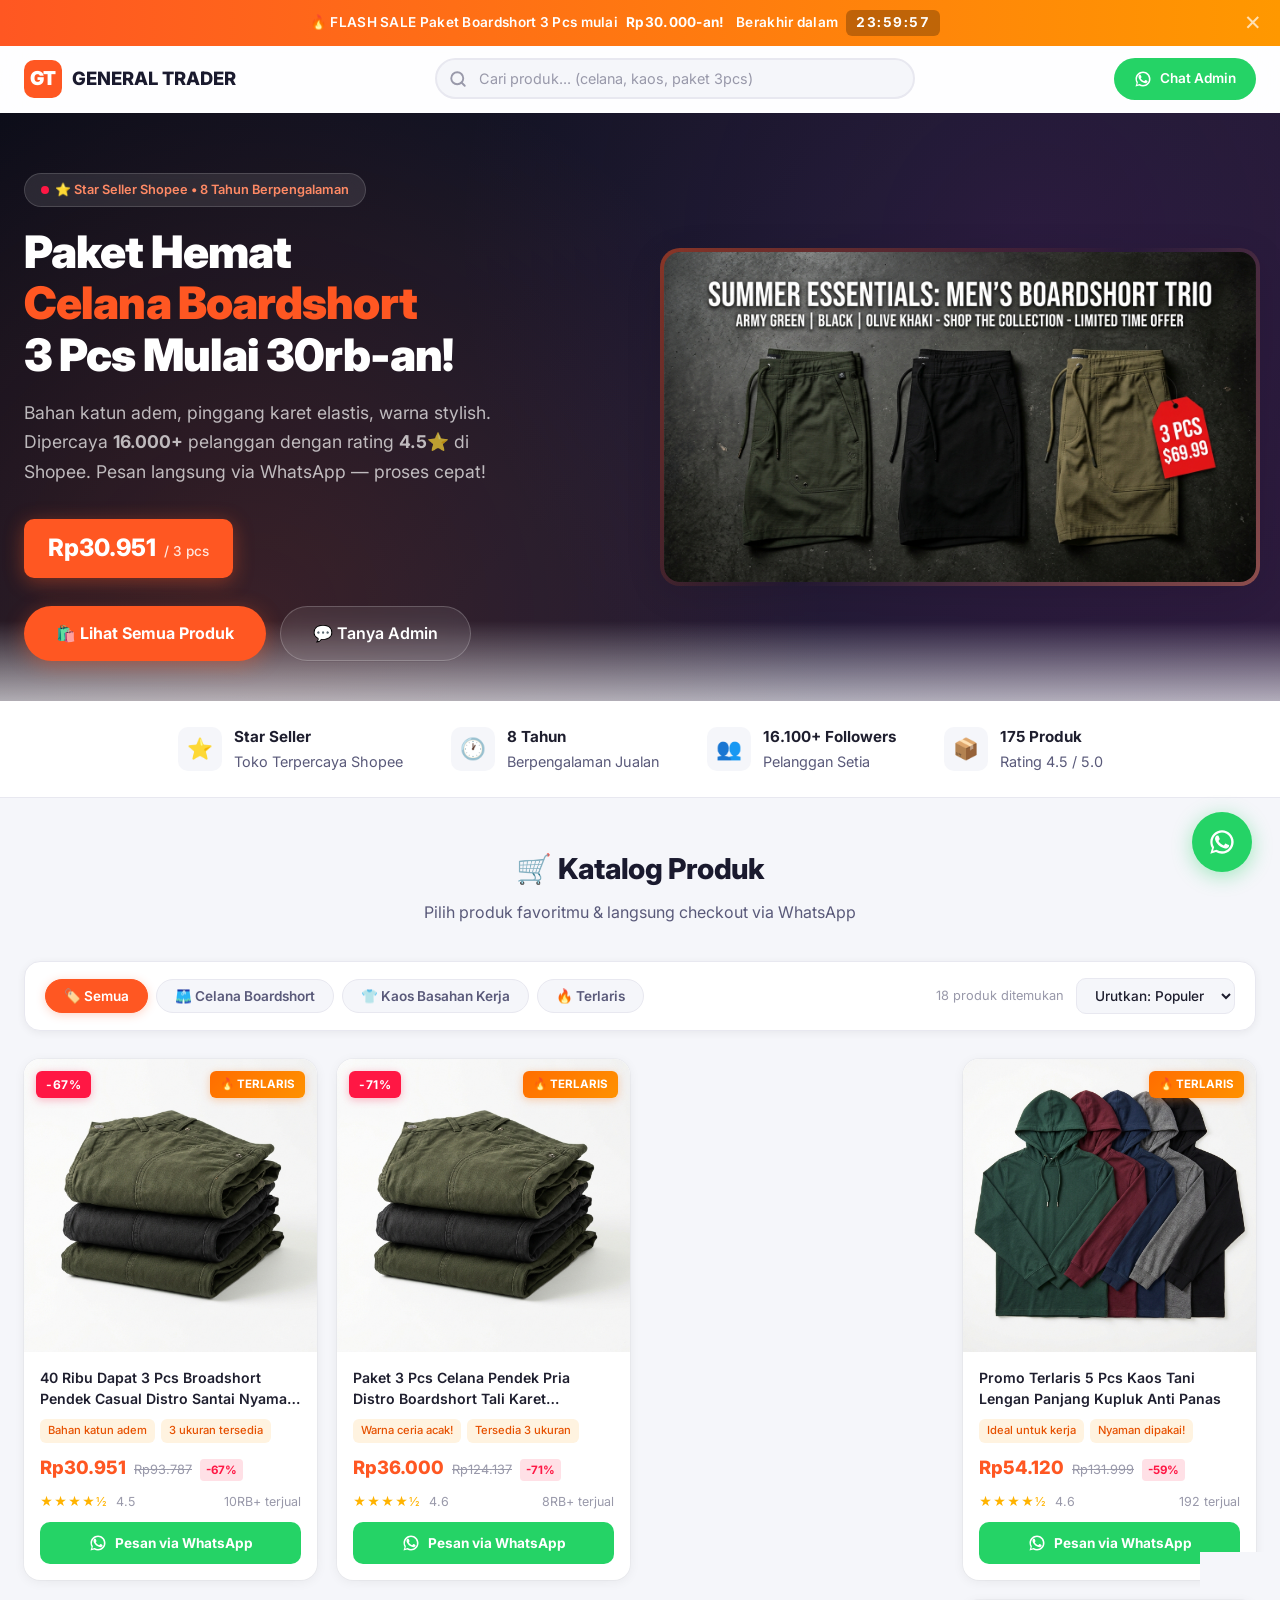
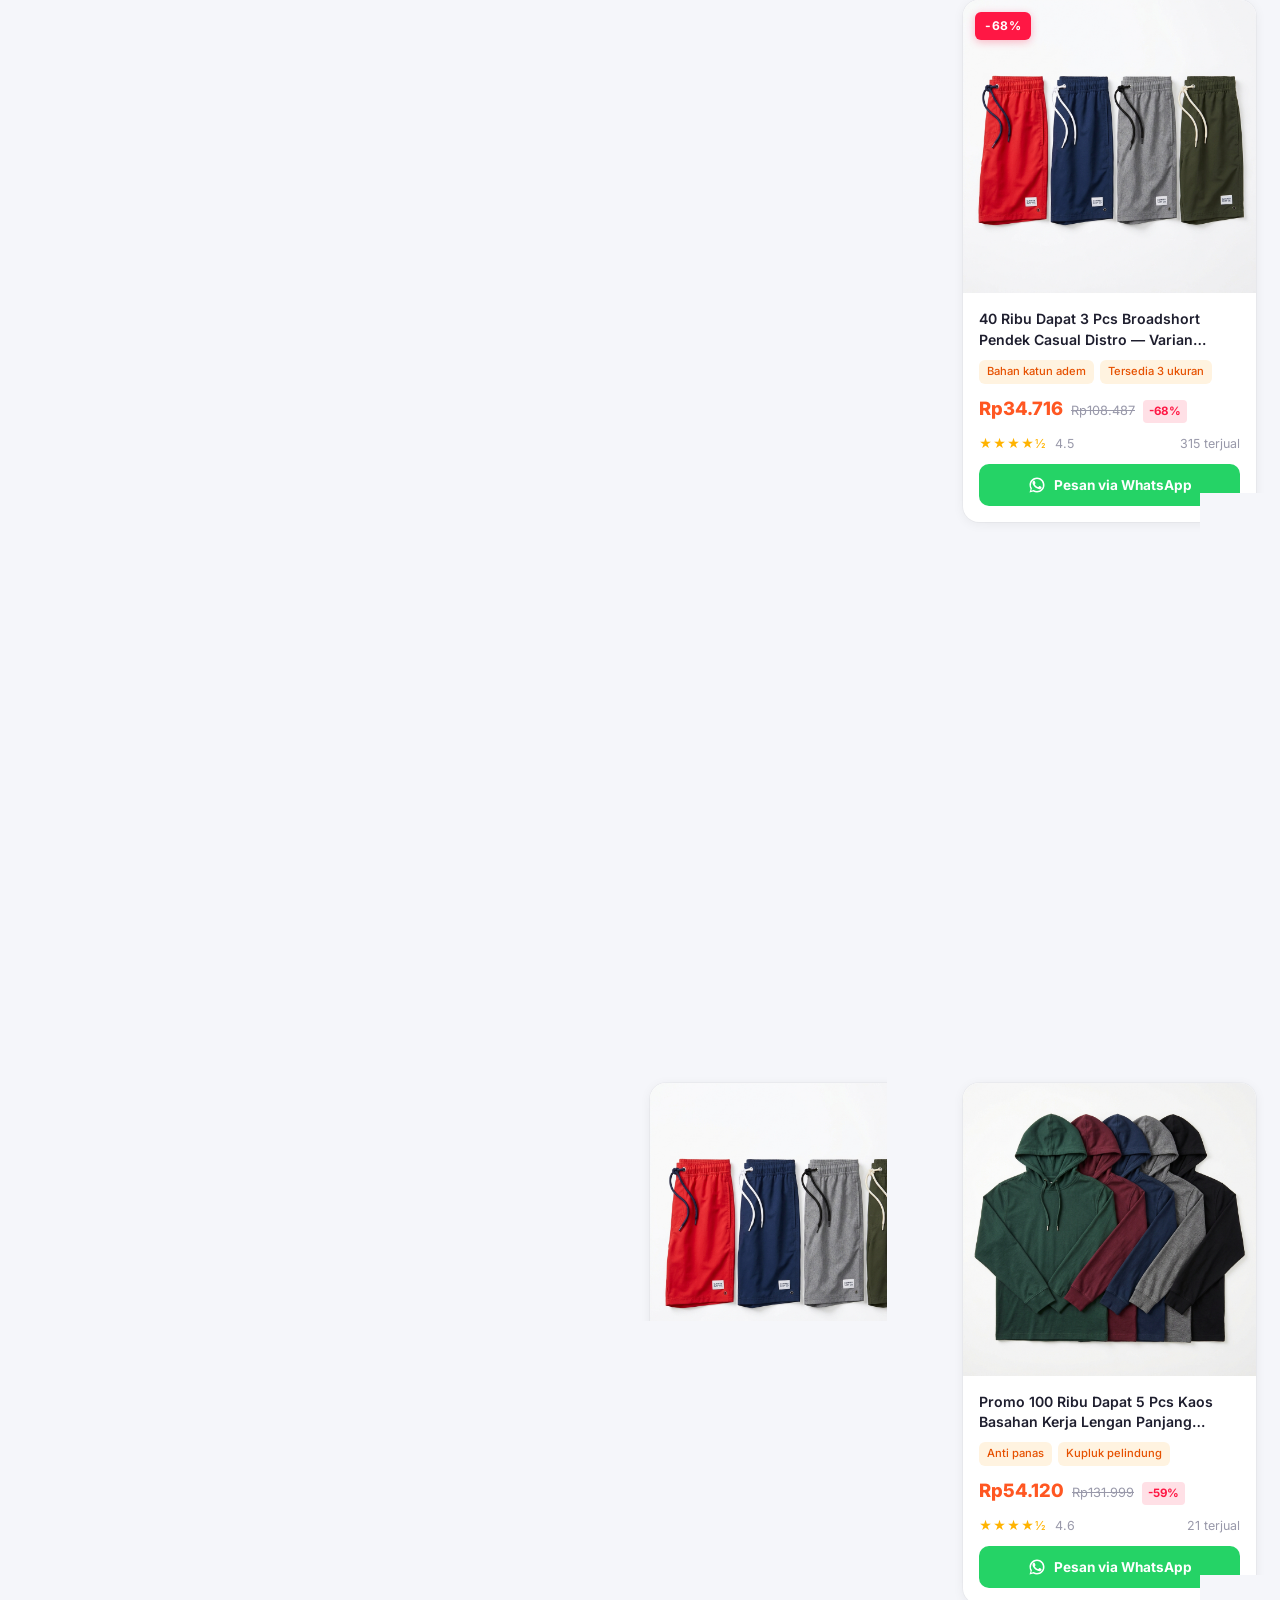
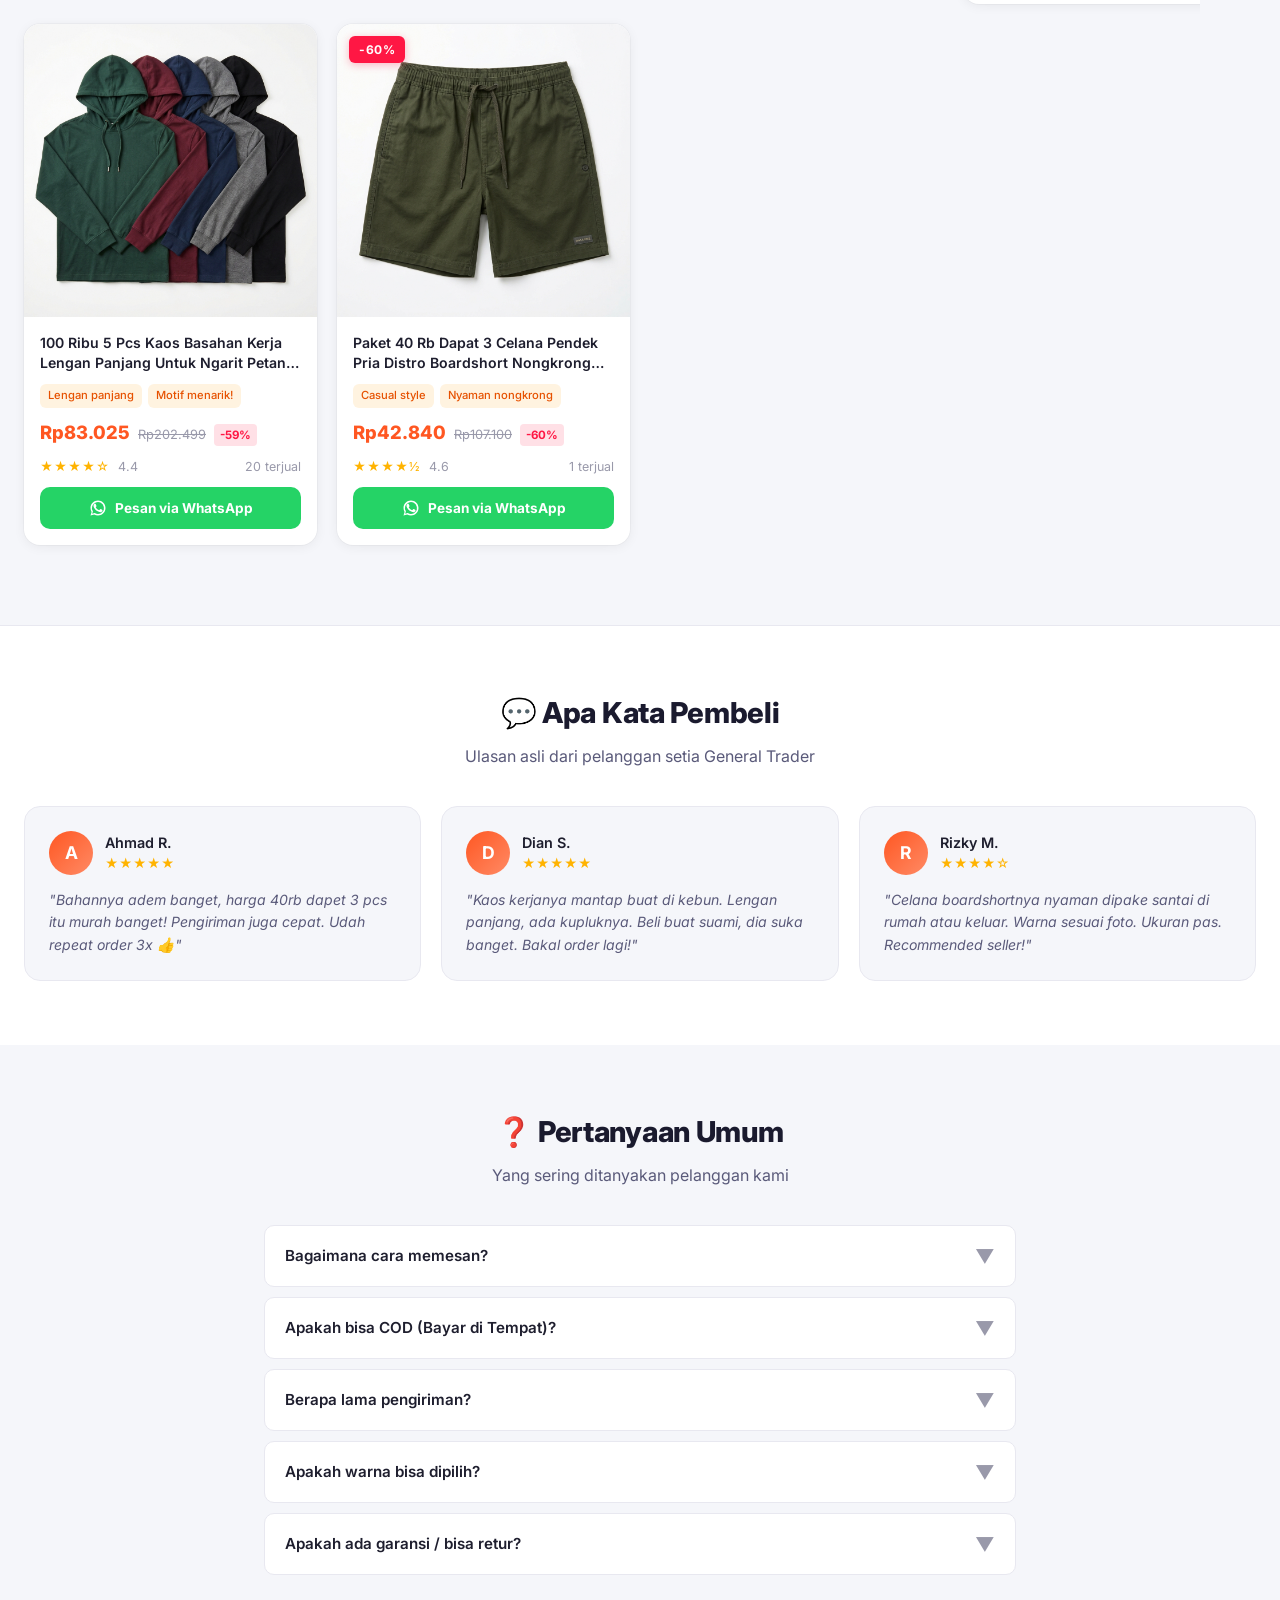
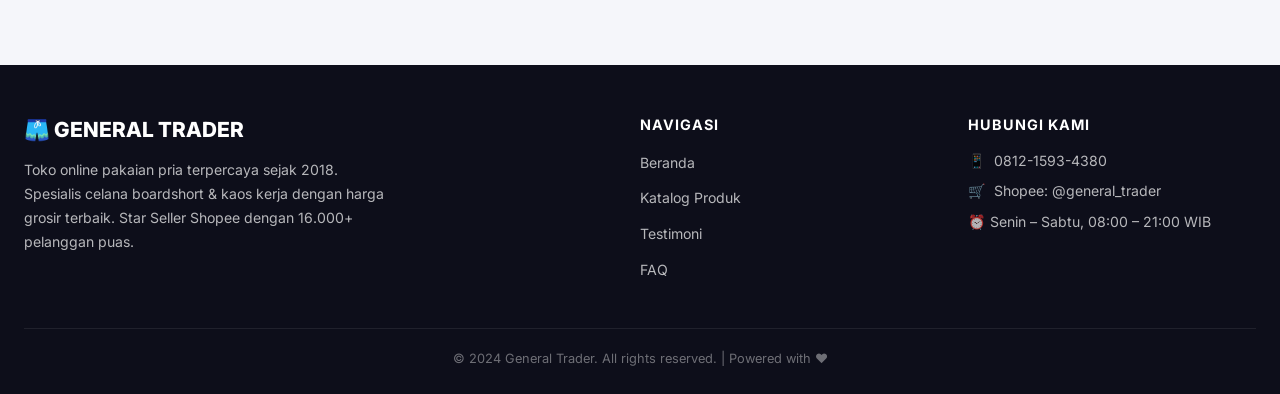
==== index.html @ 58b09336 "feat: release v1.0.0 baseline landing page General Trader" ====
<!DOCTYPE html>
<html lang="id">
<head>
  <meta charset="UTF-8">
  <meta name="viewport" content="width=device-width, initial-scale=1.0">
  <title>GENERAL TRADER — Paket Hemat Celana Boardshort & Kaos Kerja | Harga Grosir</title>
  <meta name="description" content="Belanja Celana Boardshort & Kaos Kerja Paket Hemat mulai Rp30.000-an. Star Seller 8 tahun, 16rb+ pelanggan puas. Gratis ongkir & COD tersedia. Order langsung via WhatsApp!">
  <meta name="keywords" content="celana pendek pria, boardshort murah, kaos kerja, celana distro, paket hemat celana, general trader shopee">
  <meta property="og:title" content="GENERAL TRADER — Paket Hemat Celana Boardshort Mulai Rp30rb-an">
  <meta property="og:description" content="Belanja paket celana boardshort & kaos kerja harga grosir. Star Seller 8 tahun, 16rb+ pelanggan puas.">
  <meta property="og:type" content="website">

  <!-- Favicon -->
  <link rel="icon" href="data:image/svg+xml,<svg xmlns=%22http://www.w3.org/2000/svg%22 viewBox=%220 0 100 100%22><text y=%22.9em%22 font-size=%2290%22>🩳</text></svg>">

  <!-- Google Fonts -->
  <link rel="preconnect" href="https://fonts.googleapis.com">
  <link rel="preconnect" href="https://fonts.gstatic.com" crossorigin>
  <link href="https://fonts.googleapis.com/css2?family=Inter:wght@400;500;600;700;800;900&display=swap" rel="stylesheet">

  <!-- Styles -->
  <link rel="stylesheet" href="css/style.css">
</head>
<body>

  <!-- ═══════════════════════════════════════════════
       ANNOUNCEMENT BAR
       ═══════════════════════════════════════════════ -->
  <div id="announcement-bar">
    <div class="announce-content">
      🔥 FLASH SALE Paket Boardshort 3 Pcs mulai <strong>Rp30.000-an!</strong> &nbsp;Berakhir dalam
      <span class="countdown" id="countdown-timer">23:59:59</span>
    </div>
    <button id="announcement-close" aria-label="Tutup">✕</button>
  </div>

  <!-- ═══════════════════════════════════════════════
       NAVBAR
       ═══════════════════════════════════════════════ -->
  <nav id="navbar">
    <div class="nav-container">
      <a href="#" class="nav-brand">
        <div class="brand-icon">GT</div>
        GENERAL TRADER
      </a>

      <div class="nav-search">
        <svg class="search-icon" width="18" height="18" viewBox="0 0 24 24" fill="none" stroke="currentColor" stroke-width="2.5" stroke-linecap="round" stroke-linejoin="round">
          <circle cx="11" cy="11" r="8"></circle>
          <line x1="21" y1="21" x2="16.65" y2="16.65"></line>
        </svg>
        <input type="text" id="search-input" placeholder="Cari produk... (celana, kaos, paket 3pcs)">
      </div>

      <a href="https://wa.me/6281215934380?text=Halo%20Admin%20General%20Trader!%20Saya%20mau%20tanya%20produk..." target="_blank" class="nav-wa-btn">
        <svg width="18" height="18" viewBox="0 0 24 24" fill="currentColor">
          <path d="M17.472 14.382c-.297-.149-1.758-.867-2.03-.967-.273-.099-.471-.148-.67.15-.197.297-.767.966-.94 1.164-.173.199-.347.223-.644.075-.297-.15-1.255-.463-2.39-1.475-.883-.788-1.48-1.761-1.653-2.059-.173-.297-.018-.458.13-.606.134-.133.298-.347.446-.52.149-.174.198-.298.298-.497.099-.198.05-.371-.025-.52-.075-.149-.669-1.612-.916-2.207-.242-.579-.487-.5-.669-.51-.173-.008-.371-.01-.57-.01-.198 0-.52.074-.792.372-.272.297-1.04 1.016-1.04 2.479 0 1.462 1.065 2.875 1.213 3.074.149.198 2.096 3.2 5.077 4.487.709.306 1.262.489 1.694.625.712.227 1.36.195 1.871.118.571-.085 1.758-.719 2.006-1.413.248-.694.248-1.289.173-1.413-.074-.124-.272-.198-.57-.347z"/>
          <path d="M12 2C6.477 2 2 6.477 2 12c0 1.89.525 3.66 1.438 5.168L2 22l4.832-1.438A9.955 9.955 0 0012 22c5.523 0 10-4.477 10-10S17.523 2 12 2zm0 18a8 8 0 01-4.28-1.232l-.3-.178-3.108.923.923-3.108-.178-.3A8 8 0 1112 20z"/>
        </svg>
        <span>Chat Admin</span>
      </a>
    </div>
  </nav>

  <!-- ═══════════════════════════════════════════════
       HERO SECTION
       ═══════════════════════════════════════════════ -->
  <section id="hero">
    <div class="hero-container">
      <div class="hero-content">
        <div class="hero-badge">
          <span class="pulse-dot"></span>
          ⭐ Star Seller Shopee &bull; 8 Tahun Berpengalaman
        </div>

        <h1 class="hero-title">
          Paket Hemat<br>
          <span class="highlight">Celana Boardshort</span><br>
          3 Pcs Mulai 30rb-an!
        </h1>

        <p class="hero-subtitle">
          Bahan katun adem, pinggang karet elastis, warna stylish. 
          Dipercaya <strong>16.000+</strong> pelanggan dengan rating <strong>4.5⭐</strong> di Shopee. 
          Pesan langsung via WhatsApp — proses cepat!
        </p>

        <div class="hero-price-tag">
          Rp30.951 <small>/ 3 pcs</small>
        </div>

        <div class="hero-ctas">
          <a href="#catalog" class="btn-hero-primary">
            🛍️ Lihat Semua Produk
          </a>
          <a href="https://wa.me/6281215934380?text=Halo%20Admin!%20Saya%20tertarik%20dengan%20paket%20celana%20boardshort.%20Bisa%20info%20lebih%20lengkap?" target="_blank" class="btn-hero-secondary">
            💬 Tanya Admin
          </a>
        </div>
      </div>

      <div class="hero-image">
        <img src="assets/img/hero-bg.jpg" alt="Paket 3 Pcs Celana Boardshort General Trader" width="600" height="338">
      </div>
    </div>
  </section>

  <!-- ═══════════════════════════════════════════════
       TRUST BAR
       ═══════════════════════════════════════════════ -->
  <section id="trust-bar">
    <div class="trust-container">
      <div class="trust-item">
        <div class="trust-icon">⭐</div>
        <div class="trust-label">
          <strong>Star Seller</strong>
          Toko Terpercaya Shopee
        </div>
      </div>

      <div class="trust-item">
        <div class="trust-icon">🕐</div>
        <div class="trust-label">
          <strong>8 Tahun</strong>
          Berpengalaman Jualan
        </div>
      </div>

      <div class="trust-item">
        <div class="trust-icon">👥</div>
        <div class="trust-label">
          <strong>16.100+ Followers</strong>
          Pelanggan Setia
        </div>
      </div>

      <div class="trust-item">
        <div class="trust-icon">📦</div>
        <div class="trust-label">
          <strong>175 Produk</strong>
          Rating 4.5 / 5.0
        </div>
      </div>
    </div>
  </section>

  <!-- ═══════════════════════════════════════════════
       PRODUCT CATALOG
       ═══════════════════════════════════════════════ -->
  <section id="catalog">
    <div class="section-header animate-on-scroll">
      <h2>🛒 Katalog Produk</h2>
      <p>Pilih produk favoritmu & langsung checkout via WhatsApp</p>
    </div>

    <!-- Filter Bar -->
    <div id="filter-bar">
      <div class="filter-chips">
        <button class="filter-chip active" data-filter="semua">🏷️ Semua</button>
        <button class="filter-chip" data-filter="celana-pendek">🩳 Celana Boardshort</button>
        <button class="filter-chip" data-filter="kaos-kerja">👕 Kaos Basahan Kerja</button>
        <button class="filter-chip" data-filter="terlaris">🔥 Terlaris</button>
      </div>

      <div class="filter-right">
        <span id="result-count">18 produk ditemukan</span>
        <select id="sort-select">
          <option value="populer">Urutkan: Populer</option>
          <option value="termurah">Harga: Termurah</option>
          <option value="termahal">Harga: Termahal</option>
          <option value="terlaris">Paling Laris</option>
          <option value="rating">Rating Tertinggi</option>
        </select>
      </div>
    </div>

    <!-- Product Grid (rendered by JS) -->
    <div id="product-grid"></div>
  </section>

  <!-- ═══════════════════════════════════════════════
       TESTIMONIALS
       ═══════════════════════════════════════════════ -->
  <section id="testimonials">
    <div class="testimonial-container">
      <div class="section-header animate-on-scroll">
        <h2>💬 Apa Kata Pembeli</h2>
        <p>Ulasan asli dari pelanggan setia General Trader</p>
      </div>

      <div class="testimonial-grid">
        <div class="testimonial-card animate-on-scroll">
          <div class="testimonial-header">
            <div class="testimonial-avatar">A</div>
            <div>
              <div class="testimonial-name">Ahmad R.</div>
              <div class="testimonial-rating">★★★★★</div>
            </div>
          </div>
          <p class="testimonial-text">"Bahannya adem banget, harga 40rb dapet 3 pcs itu murah banget! Pengiriman juga cepat. Udah repeat order 3x 👍"</p>
        </div>

        <div class="testimonial-card animate-on-scroll">
          <div class="testimonial-header">
            <div class="testimonial-avatar">D</div>
            <div>
              <div class="testimonial-name">Dian S.</div>
              <div class="testimonial-rating">★★★★★</div>
            </div>
          </div>
          <p class="testimonial-text">"Kaos kerjanya mantap buat di kebun. Lengan panjang, ada kupluknya. Beli buat suami, dia suka banget. Bakal order lagi!"</p>
        </div>

        <div class="testimonial-card animate-on-scroll">
          <div class="testimonial-header">
            <div class="testimonial-avatar">R</div>
            <div>
              <div class="testimonial-name">Rizky M.</div>
              <div class="testimonial-rating">★★★★☆</div>
            </div>
          </div>
          <p class="testimonial-text">"Celana boardshortnya nyaman dipake santai di rumah atau keluar. Warna sesuai foto. Ukuran pas. Recommended seller!"</p>
        </div>
      </div>
    </div>
  </section>

  <!-- ═══════════════════════════════════════════════
       FAQ
       ═══════════════════════════════════════════════ -->
  <section id="faq">
    <div class="section-header animate-on-scroll">
      <h2>❓ Pertanyaan Umum</h2>
      <p>Yang sering ditanyakan pelanggan kami</p>
    </div>

    <div class="faq-item">
      <button class="faq-question">
        Bagaimana cara memesan?
        <span class="faq-chevron">▼</span>
      </button>
      <div class="faq-answer">
        <p>Pilih produk yang kamu mau, klik tombol <strong>"Pesan via WhatsApp"</strong>, isi form singkat (ukuran, jumlah, nama, alamat), lalu klik kirim. Pesananmu otomatis terkirim ke WhatsApp admin kami dan akan segera diproses!</p>
      </div>
    </div>

    <div class="faq-item">
      <button class="faq-question">
        Apakah bisa COD (Bayar di Tempat)?
        <span class="faq-chevron">▼</span>
      </button>
      <div class="faq-answer">
        <p>Ya, kami mendukung sistem COD untuk wilayah tertentu. Silakan konfirmasi ke admin via WhatsApp untuk mengecek ketersediaan COD di daerahmu.</p>
      </div>
    </div>

    <div class="faq-item">
      <button class="faq-question">
        Berapa lama pengiriman?
        <span class="faq-chevron">▼</span>
      </button>
      <div class="faq-answer">
        <p>Pesanan diproses dalam 1-2 hari kerja. Estimasi pengiriman tergantung lokasi: <strong>Jawa 2-4 hari</strong>, <strong>Luar Jawa 4-7 hari</strong>. Kami menggunakan JNE, J&T, SiCepat, dan ekspedisi lainnya.</p>
      </div>
    </div>

    <div class="faq-item">
      <button class="faq-question">
        Apakah warna bisa dipilih?
        <span class="faq-chevron">▼</span>
      </button>
      <div class="faq-answer">
        <p>Untuk paket bundling (3 pcs / 5 pcs), warna dikirim random/acak sesuai stok yang tersedia. Jika ada preferensi warna tertentu, silakan tulis di catatan saat memesan dan kami akan usahakan.</p>
      </div>
    </div>

    <div class="faq-item">
      <button class="faq-question">
        Apakah ada garansi / bisa retur?
        <span class="faq-chevron">▼</span>
      </button>
      <div class="faq-answer">
        <p>Kami memberikan garansi tukar jika barang yang diterima cacat/rusak. Hubungi admin via WhatsApp dalam 2x24 jam setelah barang diterima disertai foto bukti. Kepuasan pelanggan adalah prioritas kami!</p>
      </div>
    </div>
  </section>

  <!-- ═══════════════════════════════════════════════
       FOOTER
       ═══════════════════════════════════════════════ -->
  <footer id="footer">
    <div class="footer-container">
      <div class="footer-grid">
        <div class="footer-brand">
          <h3>🩳 GENERAL TRADER</h3>
          <p>Toko online pakaian pria terpercaya sejak 2018. Spesialis celana boardshort & kaos kerja dengan harga grosir terbaik. Star Seller Shopee dengan 16.000+ pelanggan puas.</p>
        </div>

        <div class="footer-links">
          <h4>Navigasi</h4>
          <ul>
            <li><a href="#hero">Beranda</a></li>
            <li><a href="#catalog">Katalog Produk</a></li>
            <li><a href="#testimonials">Testimoni</a></li>
            <li><a href="#faq">FAQ</a></li>
          </ul>
        </div>

        <div class="footer-contact">
          <h4>Hubungi Kami</h4>
          <p>📱 <a href="https://wa.me/6281215934380" target="_blank">0812-1593-4380</a></p>
          <p>🛒 <a href="https://shopee.co.id/general_trader" target="_blank">Shopee: @general_trader</a></p>
          <p>⏰ Senin – Sabtu, 08:00 – 21:00 WIB</p>
        </div>
      </div>

      <div class="footer-bottom">
        &copy; 2024 General Trader. All rights reserved. | Powered with ❤️
      </div>
    </div>
  </footer>

  <!-- ═══════════════════════════════════════════════
       WHATSAPP ORDER MODAL
       ═══════════════════════════════════════════════ -->
  <div id="wa-modal">
    <div class="modal-content">
      <div class="modal-header">
        <h3>📦 Form Pemesanan</h3>
        <button class="modal-close" onclick="closeModal()">✕</button>
      </div>
      <div id="modal-body"></div>
    </div>
  </div>

  <!-- ═══════════════════════════════════════════════
       FLOATING ELEMENTS
       ═══════════════════════════════════════════════ -->
  <a id="wa-float" href="https://wa.me/6281215934380?text=Halo%20Admin%20General%20Trader!%20Saya%20mau%20tanya%20produk..." target="_blank" aria-label="Chat WhatsApp">
    <svg width="28" height="28" viewBox="0 0 24 24" fill="currentColor">
      <path d="M17.472 14.382c-.297-.149-1.758-.867-2.03-.967-.273-.099-.471-.148-.67.15-.197.297-.767.966-.94 1.164-.173.199-.347.223-.644.075-.297-.15-1.255-.463-2.39-1.475-.883-.788-1.48-1.761-1.653-2.059-.173-.297-.018-.458.13-.606.134-.133.298-.347.446-.52.149-.174.198-.298.298-.497.099-.198.05-.371-.025-.52-.075-.149-.669-1.612-.916-2.207-.242-.579-.487-.5-.669-.51-.173-.008-.371-.01-.57-.01-.198 0-.52.074-.792.372-.272.297-1.04 1.016-1.04 2.479 0 1.462 1.065 2.875 1.213 3.074.149.198 2.096 3.2 5.077 4.487.709.306 1.262.489 1.694.625.712.227 1.36.195 1.871.118.571-.085 1.758-.719 2.006-1.413.248-.694.248-1.289.173-1.413-.074-.124-.272-.198-.57-.347z"/>
      <path d="M12 2C6.477 2 2 6.477 2 12c0 1.89.525 3.66 1.438 5.168L2 22l4.832-1.438A9.955 9.955 0 0012 22c5.523 0 10-4.477 10-10S17.523 2 12 2zm0 18a8 8 0 01-4.28-1.232l-.3-.178-3.108.923.923-3.108-.178-.3A8 8 0 1112 20z"/>
    </svg>
    <span class="tooltip">Chat Admin 💬</span>
  </a>

  <button id="scroll-top-btn" aria-label="Scroll ke atas">↑</button>

  <!-- Scripts -->
  <script src="js/app.js"></script>

</body>
</html>
---- css/style.css ----
/* =====================================================
   GENERAL TRADER — Landing Page Styles
   Premium Design System + Responsive Layout
   ===================================================== */

/* ─── CSS Variables ─── */
:root {
  --primary: #FF5722;
  --primary-dark: #E64A19;
  --primary-light: #FF8A65;
  --primary-glow: rgba(255, 87, 34, 0.25);
  --secondary: #1A1A2E;
  --secondary-light: #2D2D44;
  --wa-green: #25D366;
  --wa-green-dark: #1EBE57;
  --accent-gold: #FFB300;
  --accent-red: #FF1744;
  --bg-main: #F5F6FA;
  --bg-card: #FFFFFF;
  --bg-dark: #0D0E1A;
  --bg-hero: linear-gradient(135deg, #0D0E1A 0%, #1A1A2E 50%, #2D1B3D 100%);
  --text-primary: #1E1E2E;
  --text-secondary: #5A5A7A;
  --text-muted: #9999AA;
  --text-white: #FFFFFF;
  --border: #E8E8F0;
  --border-hover: #D0D0E0;
  --shadow-sm: 0 2px 8px rgba(0, 0, 0, 0.06);
  --shadow-md: 0 4px 20px rgba(0, 0, 0, 0.08);
  --shadow-lg: 0 8px 40px rgba(0, 0, 0, 0.12);
  --shadow-card: 0 2px 12px rgba(0, 0, 0, 0.06), 0 0 0 1px rgba(0, 0, 0, 0.03);
  --shadow-card-hover: 0 12px 40px rgba(0, 0, 0, 0.12), 0 0 0 1px rgba(255, 87, 34, 0.15);
  --radius: 16px;
  --radius-sm: 10px;
  --radius-xs: 6px;
  --radius-pill: 50px;
  --transition: 0.3s cubic-bezier(0.4, 0, 0.2, 1);
  --font: "Inter", -apple-system, BlinkMacSystemFont, "Segoe UI", sans-serif;
}

/* ─── Reset & Base ─── */
*,
*::before,
*::after {
  margin: 0;
  padding: 0;
  box-sizing: border-box;
}

html {
  scroll-behavior: smooth;
  -webkit-font-smoothing: antialiased;
  -moz-osx-font-smoothing: grayscale;
}

body {
  font-family: var(--font);
  background: var(--bg-main);
  color: var(--text-primary);
  line-height: 1.6;
  overflow-x: hidden;
}

img {
  max-width: 100%;
  height: auto;
  display: block;
}

a {
  text-decoration: none;
  color: inherit;
}

button {
  border: none;
  cursor: pointer;
  font-family: inherit;
  font-size: inherit;
}

input,
textarea,
select {
  font-family: inherit;
  font-size: inherit;
}

/* ─── Announcement Bar ─── */
#announcement-bar {
  background: linear-gradient(90deg, var(--primary), #FF9800, var(--primary));
  background-size: 200% 100%;
  animation: shimmerBg 3s ease infinite;
  color: white;
  text-align: center;
  padding: 10px 50px 10px 20px;
  font-size: 0.85rem;
  font-weight: 600;
  position: relative;
  z-index: 100;
  transition: var(--transition);
  letter-spacing: 0.3px;
}

#announcement-bar .announce-content {
  display: flex;
  align-items: center;
  justify-content: center;
  gap: 8px;
}

#announcement-bar .countdown {
  background: rgba(0, 0, 0, 0.25);
  padding: 2px 10px;
  border-radius: var(--radius-xs);
  font-variant-numeric: tabular-nums;
  font-weight: 700;
  letter-spacing: 1.5px;
}

#announcement-close {
  position: absolute;
  right: 14px;
  top: 50%;
  transform: translateY(-50%);
  background: none;
  color: white;
  font-size: 1.3rem;
  opacity: 0.7;
  transition: var(--transition);
  padding: 4px;
  line-height: 1;
}

#announcement-close:hover {
  opacity: 1;
  transform: translateY(-50%) scale(1.2);
}

@keyframes shimmerBg {
  0%, 100% { background-position: 0% 50%; }
  50% { background-position: 100% 50%; }
}

/* ─── Navbar ─── */
#navbar {
  position: sticky;
  top: 0;
  z-index: 90;
  background: rgba(255, 255, 255, 0.85);
  backdrop-filter: blur(20px);
  -webkit-backdrop-filter: blur(20px);
  border-bottom: 1px solid transparent;
  transition: var(--transition);
  padding: 12px 0;
}

#navbar.scrolled {
  background: rgba(255, 255, 255, 0.95);
  border-bottom-color: var(--border);
  box-shadow: var(--shadow-sm);
}

.nav-container {
  max-width: 1280px;
  margin: 0 auto;
  padding: 0 24px;
  display: flex;
  align-items: center;
  justify-content: space-between;
  gap: 20px;
}

.nav-brand {
  display: flex;
  align-items: center;
  gap: 10px;
  font-weight: 800;
  font-size: 1.15rem;
  color: var(--secondary);
  white-space: nowrap;
}

.nav-brand .brand-icon {
  width: 38px;
  height: 38px;
  background: var(--primary);
  border-radius: var(--radius-sm);
  display: flex;
  align-items: center;
  justify-content: center;
  color: white;
  font-size: 1.2rem;
  font-weight: 900;
  flex-shrink: 0;
}

.nav-search {
  flex: 1;
  max-width: 480px;
  position: relative;
}

.nav-search input {
  width: 100%;
  padding: 10px 16px 10px 42px;
  border: 2px solid var(--border);
  border-radius: var(--radius-pill);
  background: var(--bg-main);
  color: var(--text-primary);
  font-size: 0.9rem;
  transition: var(--transition);
  outline: none;
}

.nav-search input:focus {
  border-color: var(--primary);
  background: white;
  box-shadow: 0 0 0 4px var(--primary-glow);
}

.nav-search input::placeholder {
  color: var(--text-muted);
}

.nav-search .search-icon {
  position: absolute;
  left: 14px;
  top: 50%;
  transform: translateY(-50%);
  color: var(--text-muted);
  pointer-events: none;
}

.nav-wa-btn {
  display: flex;
  align-items: center;
  gap: 8px;
  padding: 10px 20px;
  background: var(--wa-green);
  color: white;
  border-radius: var(--radius-pill);
  font-weight: 600;
  font-size: 0.85rem;
  transition: var(--transition);
  white-space: nowrap;
}

.nav-wa-btn:hover {
  background: var(--wa-green-dark);
  transform: translateY(-1px);
  box-shadow: 0 4px 14px rgba(37, 211, 102, 0.35);
}

/* ─── Hero Section ─── */
#hero {
  background: var(--bg-hero);
  position: relative;
  overflow: hidden;
  min-height: 520px;
  display: flex;
  align-items: center;
}

#hero::before {
  content: "";
  position: absolute;
  inset: 0;
  background:
    radial-gradient(circle at 20% 80%, rgba(255, 87, 34, 0.15) 0%, transparent 50%),
    radial-gradient(circle at 80% 20%, rgba(156, 39, 176, 0.1) 0%, transparent 50%);
  z-index: 1;
}

#hero::after {
  content: "";
  position: absolute;
  bottom: 0;
  left: 0;
  right: 0;
  height: 120px;
  background: linear-gradient(to top, var(--bg-main), transparent);
  z-index: 2;
}

.hero-container {
  max-width: 1280px;
  margin: 0 auto;
  padding: 60px 24px 80px;
  display: grid;
  grid-template-columns: 1fr 1fr;
  gap: 48px;
  align-items: center;
  position: relative;
  z-index: 3;
}

.hero-content {
  color: var(--text-white);
}

.hero-badge {
  display: inline-flex;
  align-items: center;
  gap: 6px;
  background: rgba(255, 255, 255, 0.1);
  border: 1px solid rgba(255, 255, 255, 0.15);
  border-radius: var(--radius-pill);
  padding: 6px 16px;
  font-size: 0.8rem;
  font-weight: 600;
  color: var(--primary-light);
  margin-bottom: 20px;
  backdrop-filter: blur(10px);
}

.hero-badge .pulse-dot {
  width: 8px;
  height: 8px;
  background: var(--accent-red);
  border-radius: 50%;
  animation: pulse 1.5s ease infinite;
}

.hero-title {
  font-size: 2.8rem;
  font-weight: 900;
  line-height: 1.15;
  margin-bottom: 16px;
  letter-spacing: -0.02em;
}

.hero-title .highlight {
  color: var(--primary);
  position: relative;
}

.hero-subtitle {
  font-size: 1.1rem;
  color: rgba(255, 255, 255, 0.7);
  margin-bottom: 32px;
  max-width: 480px;
  line-height: 1.7;
}

.hero-price-tag {
  display: inline-flex;
  align-items: baseline;
  gap: 8px;
  background: var(--primary);
  color: white;
  padding: 10px 24px;
  border-radius: var(--radius-sm);
  font-weight: 800;
  font-size: 1.5rem;
  margin-bottom: 28px;
  box-shadow: 0 4px 20px rgba(255, 87, 34, 0.4);
  animation: floatY 3s ease-in-out infinite;
}

.hero-price-tag small {
  font-size: 0.85rem;
  font-weight: 500;
  opacity: 0.85;
}

.hero-ctas {
  display: flex;
  gap: 14px;
  flex-wrap: wrap;
}

.btn-hero-primary {
  display: inline-flex;
  align-items: center;
  gap: 8px;
  padding: 14px 32px;
  background: var(--primary);
  color: white;
  border-radius: var(--radius-pill);
  font-weight: 700;
  font-size: 1rem;
  transition: var(--transition);
  box-shadow: 0 4px 20px rgba(255, 87, 34, 0.35);
}

.btn-hero-primary:hover {
  background: var(--primary-dark);
  transform: translateY(-2px);
  box-shadow: 0 8px 30px rgba(255, 87, 34, 0.45);
}

.btn-hero-secondary {
  display: inline-flex;
  align-items: center;
  gap: 8px;
  padding: 14px 32px;
  background: rgba(255, 255, 255, 0.08);
  border: 1px solid rgba(255, 255, 255, 0.2);
  color: white;
  border-radius: var(--radius-pill);
  font-weight: 600;
  font-size: 1rem;
  transition: var(--transition);
  backdrop-filter: blur(10px);
}

.btn-hero-secondary:hover {
  background: rgba(255, 255, 255, 0.15);
  border-color: rgba(255, 255, 255, 0.35);
}

.hero-image {
  position: relative;
}

.hero-image img {
  width: 100%;
  border-radius: var(--radius);
  box-shadow: var(--shadow-lg);
  transition: var(--transition);
}

.hero-image::before {
  content: "";
  position: absolute;
  inset: -4px;
  border-radius: calc(var(--radius) + 4px);
  background: linear-gradient(135deg, var(--primary), transparent, var(--primary-light));
  z-index: -1;
  opacity: 0.5;
}

/* ─── Trust Bar ─── */
#trust-bar {
  background: var(--bg-card);
  border-bottom: 1px solid var(--border);
  padding: 24px 0;
  position: relative;
  z-index: 4;
  margin-top: -40px;
}

.trust-container {
  max-width: 1280px;
  margin: 0 auto;
  padding: 0 24px;
  display: flex;
  justify-content: center;
  gap: 48px;
  flex-wrap: wrap;
}

.trust-item {
  display: flex;
  align-items: center;
  gap: 12px;
  font-size: 0.9rem;
  color: var(--text-secondary);
}

.trust-icon {
  width: 44px;
  height: 44px;
  background: var(--bg-main);
  border-radius: var(--radius-sm);
  display: flex;
  align-items: center;
  justify-content: center;
  font-size: 1.3rem;
  flex-shrink: 0;
}

.trust-label strong {
  display: block;
  color: var(--text-primary);
  font-weight: 700;
  font-size: 0.95rem;
}

/* ─── Catalog Section ─── */
#catalog {
  max-width: 1280px;
  margin: 0 auto;
  padding: 48px 24px 80px;
}

.section-header {
  text-align: center;
  margin-bottom: 36px;
}

.section-header h2 {
  font-size: 1.8rem;
  font-weight: 800;
  color: var(--secondary);
  letter-spacing: -0.01em;
}

.section-header p {
  color: var(--text-secondary);
  margin-top: 8px;
  font-size: 1rem;
}

/* Filter Bar */
#filter-bar {
  display: flex;
  flex-wrap: wrap;
  align-items: center;
  justify-content: space-between;
  gap: 16px;
  margin-bottom: 28px;
  padding: 16px 20px;
  background: var(--bg-card);
  border-radius: var(--radius);
  box-shadow: var(--shadow-sm);
  border: 1px solid var(--border);
}

.filter-chips {
  display: flex;
  gap: 8px;
  flex-wrap: wrap;
}

.filter-chip {
  padding: 8px 18px;
  border-radius: var(--radius-pill);
  border: 1.5px solid var(--border);
  background: var(--bg-main);
  color: var(--text-secondary);
  font-size: 0.85rem;
  font-weight: 600;
  cursor: pointer;
  transition: var(--transition);
  white-space: nowrap;
}

.filter-chip:hover {
  border-color: var(--primary-light);
  color: var(--primary);
  background: rgba(255, 87, 34, 0.05);
}

.filter-chip.active {
  background: var(--primary);
  color: white;
  border-color: var(--primary);
  box-shadow: 0 2px 10px var(--primary-glow);
}

.filter-right {
  display: flex;
  align-items: center;
  gap: 12px;
}

#sort-select {
  padding: 8px 14px;
  border: 1.5px solid var(--border);
  border-radius: var(--radius-sm);
  background: var(--bg-main);
  color: var(--text-primary);
  font-size: 0.85rem;
  font-weight: 500;
  cursor: pointer;
  outline: none;
  transition: var(--transition);
}

#sort-select:focus {
  border-color: var(--primary);
  box-shadow: 0 0 0 3px var(--primary-glow);
}

#result-count {
  font-size: 0.8rem;
  color: var(--text-muted);
  white-space: nowrap;
}

/* Product Grid */
#product-grid {
  display: grid;
  grid-template-columns: repeat(auto-fill, minmax(270px, 1fr));
  gap: 20px;
}

/* Product Card */
.product-card {
  background: var(--bg-card);
  border-radius: var(--radius);
  overflow: hidden;
  box-shadow: var(--shadow-card);
  transition: var(--transition);
  animation: fadeInUp 0.5s ease both;
  display: flex;
  flex-direction: column;
}

.product-card:hover {
  transform: translateY(-4px);
  box-shadow: var(--shadow-card-hover);
}

.product-img-wrap {
  position: relative;
  width: 100%;
  aspect-ratio: 1 / 1;
  overflow: hidden;
  background: var(--bg-main);
}

.product-img-wrap img {
  width: 100%;
  height: 100%;
  object-fit: cover;
  transition: transform 0.5s cubic-bezier(0.4, 0, 0.2, 1);
}

.product-card:hover .product-img-wrap img {
  transform: scale(1.06);
}

.img-fallback {
  width: 100%;
  height: 100%;
  display: flex;
  align-items: center;
  justify-content: center;
  font-size: 4rem;
  background: linear-gradient(135deg, #f0f0f5, #e8e8f0);
}

.badge-discount {
  position: absolute;
  top: 12px;
  left: 12px;
  background: var(--accent-red);
  color: white;
  padding: 4px 10px;
  border-radius: var(--radius-xs);
  font-size: 0.75rem;
  font-weight: 700;
  letter-spacing: 0.5px;
  box-shadow: 0 2px 8px rgba(255, 23, 68, 0.3);
}

.badge-hot {
  position: absolute;
  top: 12px;
  right: 12px;
  background: linear-gradient(135deg, #FF6D00, #FF9100);
  color: white;
  padding: 4px 10px;
  border-radius: var(--radius-xs);
  font-size: 0.72rem;
  font-weight: 700;
  box-shadow: 0 2px 8px rgba(255, 109, 0, 0.3);
}

.product-info {
  padding: 16px;
  display: flex;
  flex-direction: column;
  flex: 1;
  gap: 10px;
}

.product-title {
  font-size: 0.88rem;
  font-weight: 600;
  color: var(--text-primary);
  line-height: 1.45;
  display: -webkit-box;
  -webkit-line-clamp: 2;
  -webkit-box-orient: vertical;
  overflow: hidden;
}

.product-tags {
  display: flex;
  gap: 6px;
  flex-wrap: wrap;
}

.tag {
  font-size: 0.7rem;
  padding: 3px 8px;
  border-radius: var(--radius-xs);
  background: #FFF3E0;
  color: #E65100;
  font-weight: 500;
}

.product-pricing {
  display: flex;
  align-items: baseline;
  gap: 8px;
  flex-wrap: wrap;
}

.price-now {
  font-size: 1.15rem;
  font-weight: 800;
  color: var(--primary);
}

.price-original {
  font-size: 0.8rem;
  color: var(--text-muted);
  text-decoration: line-through;
}

.price-discount {
  font-size: 0.72rem;
  font-weight: 700;
  color: var(--accent-red);
  background: #FFE0E6;
  padding: 2px 6px;
  border-radius: 4px;
}

.product-meta {
  display: flex;
  align-items: center;
  justify-content: space-between;
  font-size: 0.78rem;
  color: var(--text-muted);
}

.meta-rating .stars {
  color: var(--accent-gold);
  margin-right: 4px;
  letter-spacing: 1px;
}

.btn-order {
  margin-top: auto;
  display: flex;
  align-items: center;
  justify-content: center;
  gap: 8px;
  width: 100%;
  padding: 12px 16px;
  background: var(--wa-green);
  color: white;
  border-radius: var(--radius-sm);
  font-weight: 700;
  font-size: 0.85rem;
  transition: var(--transition);
}

.btn-order:hover {
  background: var(--wa-green-dark);
  transform: translateY(-1px);
  box-shadow: 0 4px 14px rgba(37, 211, 102, 0.35);
}

.btn-order svg {
  flex-shrink: 0;
}

/* Empty State */
.empty-state {
  grid-column: 1 / -1;
  text-align: center;
  padding: 80px 20px;
  color: var(--text-muted);
}

.empty-icon {
  font-size: 4rem;
  display: block;
  margin-bottom: 16px;
}

.empty-state h3 {
  font-size: 1.2rem;
  color: var(--text-primary);
  margin-bottom: 8px;
}

/* ─── WhatsApp Modal ─── */
#wa-modal {
  position: fixed;
  inset: 0;
  z-index: 1000;
  display: flex;
  align-items: center;
  justify-content: center;
  background: rgba(0, 0, 0, 0.55);
  backdrop-filter: blur(6px);
  -webkit-backdrop-filter: blur(6px);
  opacity: 0;
  visibility: hidden;
  transition: var(--transition);
  padding: 20px;
}

#wa-modal.active {
  opacity: 1;
  visibility: visible;
}

.modal-content {
  background: var(--bg-card);
  border-radius: var(--radius);
  max-width: 520px;
  width: 100%;
  max-height: 85vh;
  overflow-y: auto;
  box-shadow: var(--shadow-lg);
  transform: translateY(20px) scale(0.97);
  transition: var(--transition);
}

#wa-modal.active .modal-content {
  transform: translateY(0) scale(1);
}

.modal-header {
  display: flex;
  align-items: center;
  justify-content: space-between;
  padding: 20px 24px;
  border-bottom: 1px solid var(--border);
  position: sticky;
  top: 0;
  background: var(--bg-card);
  z-index: 2;
  border-radius: var(--radius) var(--radius) 0 0;
}

.modal-header h3 {
  font-size: 1.1rem;
  font-weight: 700;
  color: var(--text-primary);
}

.modal-close {
  width: 34px;
  height: 34px;
  border-radius: 50%;
  background: var(--bg-main);
  display: flex;
  align-items: center;
  justify-content: center;
  font-size: 1.2rem;
  color: var(--text-secondary);
  transition: var(--transition);
}

.modal-close:hover {
  background: var(--accent-red);
  color: white;
}

#modal-body {
  padding: 24px;
}

.modal-product-preview {
  display: flex;
  gap: 16px;
  align-items: center;
  padding: 16px;
  background: var(--bg-main);
  border-radius: var(--radius-sm);
  margin-bottom: 24px;
}

.modal-product-preview img {
  width: 72px;
  height: 72px;
  border-radius: var(--radius-xs);
  object-fit: cover;
}

.modal-product-preview h4 {
  font-size: 0.9rem;
  font-weight: 600;
  line-height: 1.4;
  display: -webkit-box;
  -webkit-line-clamp: 2;
  -webkit-box-orient: vertical;
  overflow: hidden;
}

.modal-price {
  font-size: 1.05rem;
  font-weight: 800;
  color: var(--primary);
  margin-top: 4px;
}

.modal-original {
  font-size: 0.8rem;
  color: var(--text-muted);
  text-decoration: line-through;
  font-weight: 400;
  margin-left: 6px;
}

/* Form */
.form-group {
  margin-bottom: 18px;
}

.form-group label {
  display: block;
  font-size: 0.85rem;
  font-weight: 600;
  color: var(--text-primary);
  margin-bottom: 8px;
}

.form-group label .req {
  color: var(--accent-red);
}

.form-group input[type="text"],
.form-group textarea {
  width: 100%;
  padding: 11px 14px;
  border: 1.5px solid var(--border);
  border-radius: var(--radius-sm);
  background: var(--bg-main);
  color: var(--text-primary);
  outline: none;
  transition: var(--transition);
  resize: vertical;
}

.form-group input[type="text"]:focus,
.form-group textarea:focus {
  border-color: var(--primary);
  background: white;
  box-shadow: 0 0 0 3px var(--primary-glow);
}

.form-group input::placeholder,
.form-group textarea::placeholder {
  color: var(--text-muted);
}

/* Size Selector */
.size-selector {
  display: flex;
  gap: 8px;
  flex-wrap: wrap;
}

.size-selector input[type="radio"] {
  display: none;
}

.size-chip {
  display: inline-flex;
  align-items: center;
  justify-content: center;
  min-width: 48px;
  padding: 8px 16px;
  border: 1.5px solid var(--border);
  border-radius: var(--radius-xs);
  background: var(--bg-main);
  color: var(--text-secondary);
  font-weight: 600;
  font-size: 0.85rem;
  cursor: pointer;
  transition: var(--transition);
}

.size-chip:hover {
  border-color: var(--primary-light);
  color: var(--primary);
}

.size-selector input[type="radio"]:checked + .size-chip {
  background: var(--primary);
  color: white;
  border-color: var(--primary);
  box-shadow: 0 2px 8px var(--primary-glow);
}

/* Qty Stepper */
.qty-stepper {
  display: inline-flex;
  align-items: center;
  border: 1.5px solid var(--border);
  border-radius: var(--radius-sm);
  overflow: hidden;
}

.qty-btn {
  width: 40px;
  height: 40px;
  background: var(--bg-main);
  color: var(--text-primary);
  font-size: 1.2rem;
  font-weight: 600;
  display: flex;
  align-items: center;
  justify-content: center;
  transition: var(--transition);
}

.qty-btn:hover {
  background: var(--primary);
  color: white;
}

.qty-stepper input {
  width: 50px;
  height: 40px;
  text-align: center;
  border: none;
  border-left: 1px solid var(--border);
  border-right: 1px solid var(--border);
  font-weight: 700;
  background: white;
  color: var(--text-primary);
  outline: none;
  -moz-appearance: textfield;
}

.qty-stepper input::-webkit-outer-spin-button,
.qty-stepper input::-webkit-inner-spin-button {
  -webkit-appearance: none;
  margin: 0;
}

.btn-submit-wa {
  width: 100%;
  display: flex;
  align-items: center;
  justify-content: center;
  gap: 10px;
  padding: 14px 24px;
  background: var(--wa-green);
  color: white;
  border-radius: var(--radius-sm);
  font-weight: 700;
  font-size: 1rem;
  transition: var(--transition);
  margin-top: 8px;
}

.btn-submit-wa:hover {
  background: var(--wa-green-dark);
  transform: translateY(-1px);
  box-shadow: 0 6px 20px rgba(37, 211, 102, 0.35);
}

/* ─── Testimonials ─── */
#testimonials {
  background: var(--bg-card);
  padding: 64px 0;
  border-top: 1px solid var(--border);
}

.testimonial-container {
  max-width: 1280px;
  margin: 0 auto;
  padding: 0 24px;
}

.testimonial-grid {
  display: grid;
  grid-template-columns: repeat(auto-fill, minmax(300px, 1fr));
  gap: 20px;
  margin-top: 36px;
}

.testimonial-card {
  padding: 24px;
  background: var(--bg-main);
  border-radius: var(--radius);
  border: 1px solid var(--border);
  transition: var(--transition);
}

.testimonial-card:hover {
  border-color: var(--primary-light);
  box-shadow: var(--shadow-sm);
}

.testimonial-header {
  display: flex;
  align-items: center;
  gap: 12px;
  margin-bottom: 14px;
}

.testimonial-avatar {
  width: 44px;
  height: 44px;
  border-radius: 50%;
  background: linear-gradient(135deg, var(--primary), var(--primary-light));
  display: flex;
  align-items: center;
  justify-content: center;
  color: white;
  font-weight: 700;
  font-size: 1.1rem;
  flex-shrink: 0;
}

.testimonial-name {
  font-weight: 600;
  font-size: 0.9rem;
  color: var(--text-primary);
}

.testimonial-rating {
  color: var(--accent-gold);
  font-size: 0.8rem;
  letter-spacing: 1px;
}

.testimonial-text {
  font-size: 0.88rem;
  color: var(--text-secondary);
  line-height: 1.6;
  font-style: italic;
}

/* ─── FAQ ─── */
#faq {
  max-width: 800px;
  margin: 0 auto;
  padding: 64px 24px 80px;
}

.faq-item {
  border: 1px solid var(--border);
  border-radius: var(--radius-sm);
  margin-bottom: 10px;
  overflow: hidden;
  background: var(--bg-card);
  transition: var(--transition);
}

.faq-item:hover {
  border-color: var(--border-hover);
}

.faq-item.active {
  border-color: var(--primary-light);
  box-shadow: 0 0 0 3px var(--primary-glow);
}

.faq-question {
  display: flex;
  align-items: center;
  justify-content: space-between;
  width: 100%;
  padding: 18px 20px;
  background: none;
  text-align: left;
  font-weight: 600;
  font-size: 0.95rem;
  color: var(--text-primary);
  cursor: pointer;
  transition: var(--transition);
}

.faq-question:hover {
  color: var(--primary);
}

.faq-chevron {
  font-size: 1.2rem;
  color: var(--text-muted);
  transition: transform 0.3s ease;
  flex-shrink: 0;
}

.faq-item.active .faq-chevron {
  transform: rotate(180deg);
  color: var(--primary);
}

.faq-answer {
  max-height: 0;
  overflow: hidden;
  transition: max-height 0.4s ease, padding 0.3s ease;
}

.faq-item.active .faq-answer {
  max-height: 300px;
  padding: 0 20px 18px;
}

.faq-answer p {
  font-size: 0.88rem;
  color: var(--text-secondary);
  line-height: 1.7;
}

/* ─── Footer ─── */
#footer {
  background: var(--bg-dark);
  color: rgba(255, 255, 255, 0.7);
  padding: 48px 0 24px;
}

.footer-container {
  max-width: 1280px;
  margin: 0 auto;
  padding: 0 24px;
}

.footer-grid {
  display: grid;
  grid-template-columns: 2fr 1fr 1fr;
  gap: 40px;
  margin-bottom: 36px;
}

.footer-brand h3 {
  color: white;
  font-size: 1.3rem;
  font-weight: 800;
  margin-bottom: 12px;
}

.footer-brand p {
  font-size: 0.88rem;
  line-height: 1.7;
  max-width: 360px;
}

.footer-links h4,
.footer-contact h4 {
  color: white;
  font-size: 0.9rem;
  font-weight: 700;
  margin-bottom: 14px;
  text-transform: uppercase;
  letter-spacing: 1px;
}

.footer-links ul {
  list-style: none;
}

.footer-links li {
  margin-bottom: 10px;
}

.footer-links a {
  font-size: 0.88rem;
  transition: var(--transition);
}

.footer-links a:hover {
  color: var(--primary-light);
}

.footer-contact p {
  font-size: 0.88rem;
  margin-bottom: 8px;
  display: flex;
  align-items: center;
  gap: 8px;
}

.footer-bottom {
  border-top: 1px solid rgba(255, 255, 255, 0.08);
  padding-top: 20px;
  text-align: center;
  font-size: 0.8rem;
  color: rgba(255, 255, 255, 0.4);
}

/* ─── Floating WhatsApp Button ─── */
#wa-float {
  position: fixed;
  bottom: 28px;
  right: 28px;
  z-index: 80;
  width: 60px;
  height: 60px;
  background: var(--wa-green);
  border-radius: 50%;
  display: flex;
  align-items: center;
  justify-content: center;
  color: white;
  font-size: 1.6rem;
  box-shadow: 0 4px 20px rgba(37, 211, 102, 0.4);
  transition: var(--transition);
  animation: pulse 2s ease infinite;
}

#wa-float:hover {
  transform: scale(1.1);
  box-shadow: 0 6px 30px rgba(37, 211, 102, 0.5);
}

#wa-float .tooltip {
  position: absolute;
  right: 70px;
  background: var(--secondary);
  color: white;
  padding: 8px 14px;
  border-radius: var(--radius-xs);
  font-size: 0.8rem;
  font-weight: 600;
  white-space: nowrap;
  opacity: 0;
  pointer-events: none;
  transition: var(--transition);
  transform: translateX(8px);
}

#wa-float:hover .tooltip {
  opacity: 1;
  transform: translateX(0);
}

/* ─── Scroll to Top ─── */
#scroll-top-btn {
  position: fixed;
  bottom: 100px;
  right: 32px;
  z-index: 79;
  width: 44px;
  height: 44px;
  background: var(--bg-card);
  border: 1px solid var(--border);
  border-radius: 50%;
  display: flex;
  align-items: center;
  justify-content: center;
  color: var(--text-secondary);
  font-size: 1.1rem;
  box-shadow: var(--shadow-md);
  cursor: pointer;
  transition: var(--transition);
  opacity: 0;
  visibility: hidden;
  transform: translateY(10px);
}

#scroll-top-btn.visible {
  opacity: 1;
  visibility: visible;
  transform: translateY(0);
}

#scroll-top-btn:hover {
  background: var(--primary);
  color: white;
  border-color: var(--primary);
}

/* ─── Animations ─── */
@keyframes fadeInUp {
  from {
    opacity: 0;
    transform: translateY(24px);
  }
  to {
    opacity: 1;
    transform: translateY(0);
  }
}

@keyframes floatY {
  0%, 100% { transform: translateY(0); }
  50% { transform: translateY(-6px); }
}

@keyframes pulse {
  0%, 100% { box-shadow: 0 4px 20px rgba(37, 211, 102, 0.35); }
  50% { box-shadow: 0 4px 30px rgba(37, 211, 102, 0.55), 0 0 0 8px rgba(37, 211, 102, 0.1); }
}

.animate-on-scroll {
  opacity: 0;
  transform: translateY(30px);
  transition: opacity 0.6s ease, transform 0.6s ease;
}

.animate-on-scroll.animate-in {
  opacity: 1;
  transform: translateY(0);
}

/* ─── Responsive ─── */
@media (max-width: 1024px) {
  .hero-container {
    grid-template-columns: 1fr;
    text-align: center;
    padding: 40px 24px 70px;
  }

  .hero-subtitle {
    margin-left: auto;
    margin-right: auto;
  }

  .hero-ctas {
    justify-content: center;
  }

  .hero-image {
    max-width: 480px;
    margin: 0 auto;
  }

  .footer-grid {
    grid-template-columns: 1fr 1fr;
  }
}

@media (max-width: 768px) {
  .hero-title {
    font-size: 2rem;
  }

  .hero-price-tag {
    font-size: 1.2rem;
  }

  .nav-container {
    flex-wrap: wrap;
  }

  .nav-search {
    order: 3;
    max-width: 100%;
    flex-basis: 100%;
  }

  .nav-wa-btn span {
    display: none;
  }

  .trust-container {
    gap: 24px;
  }

  .trust-item {
    flex: 1 1 calc(50% - 12px);
    min-width: 150px;
  }

  #filter-bar {
    flex-direction: column;
    align-items: stretch;
  }

  .filter-chips {
    overflow-x: auto;
    padding-bottom: 4px;
    flex-wrap: nowrap;
  }

  .filter-right {
    justify-content: space-between;
  }

  #product-grid {
    grid-template-columns: repeat(2, 1fr);
    gap: 12px;
  }

  .product-info {
    padding: 12px;
  }

  .product-title {
    font-size: 0.82rem;
  }

  .price-now {
    font-size: 1rem;
  }

  .btn-order {
    font-size: 0.78rem;
    padding: 10px;
  }

  .testimonial-grid {
    grid-template-columns: 1fr;
  }

  .footer-grid {
    grid-template-columns: 1fr;
    gap: 28px;
  }

  #wa-float {
    width: 54px;
    height: 54px;
    bottom: 20px;
    right: 20px;
  }

  #scroll-top-btn {
    bottom: 84px;
    right: 24px;
    width: 38px;
    height: 38px;
  }
}

@media (max-width: 480px) {
  .hero-title {
    font-size: 1.6rem;
  }

  #product-grid {
    grid-template-columns: repeat(2, 1fr);
    gap: 10px;
  }

  .product-tags {
    display: none;
  }

  .price-original,
  .price-discount {
    display: none;
  }

  .product-meta {
    flex-direction: column;
    align-items: flex-start;
    gap: 2px;
  }

  .modal-content {
    max-height: 92vh;
  }

  #announcement-bar {
    font-size: 0.75rem;
  }
}

/* ─── Custom Scrollbar ─── */
::-webkit-scrollbar {
  width: 8px;
}

::-webkit-scrollbar-track {
  background: var(--bg-main);
}

::-webkit-scrollbar-thumb {
  background: var(--border-hover);
  border-radius: 4px;
}

::-webkit-scrollbar-thumb:hover {
  background: var(--text-muted);
}

/* ─── Selection Color ─── */
::selection {
  background: var(--primary);
  color: white;
}
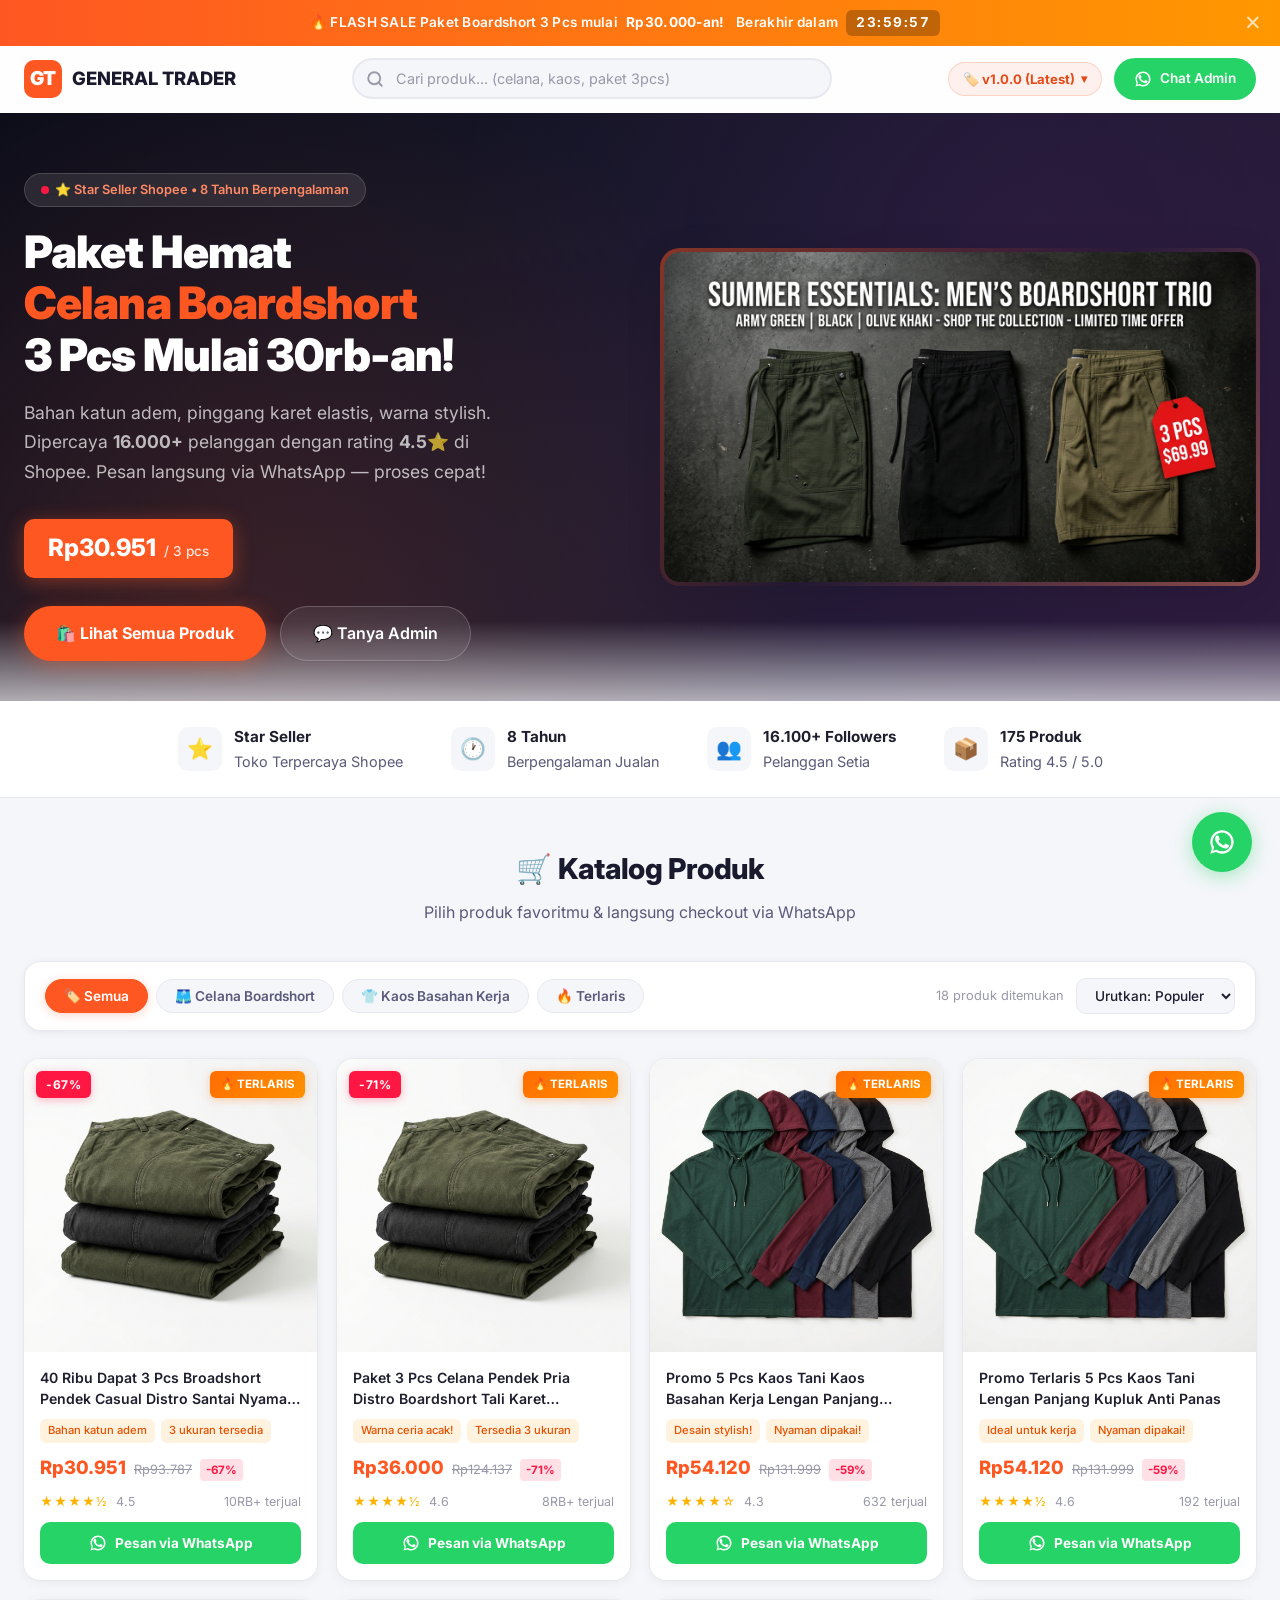
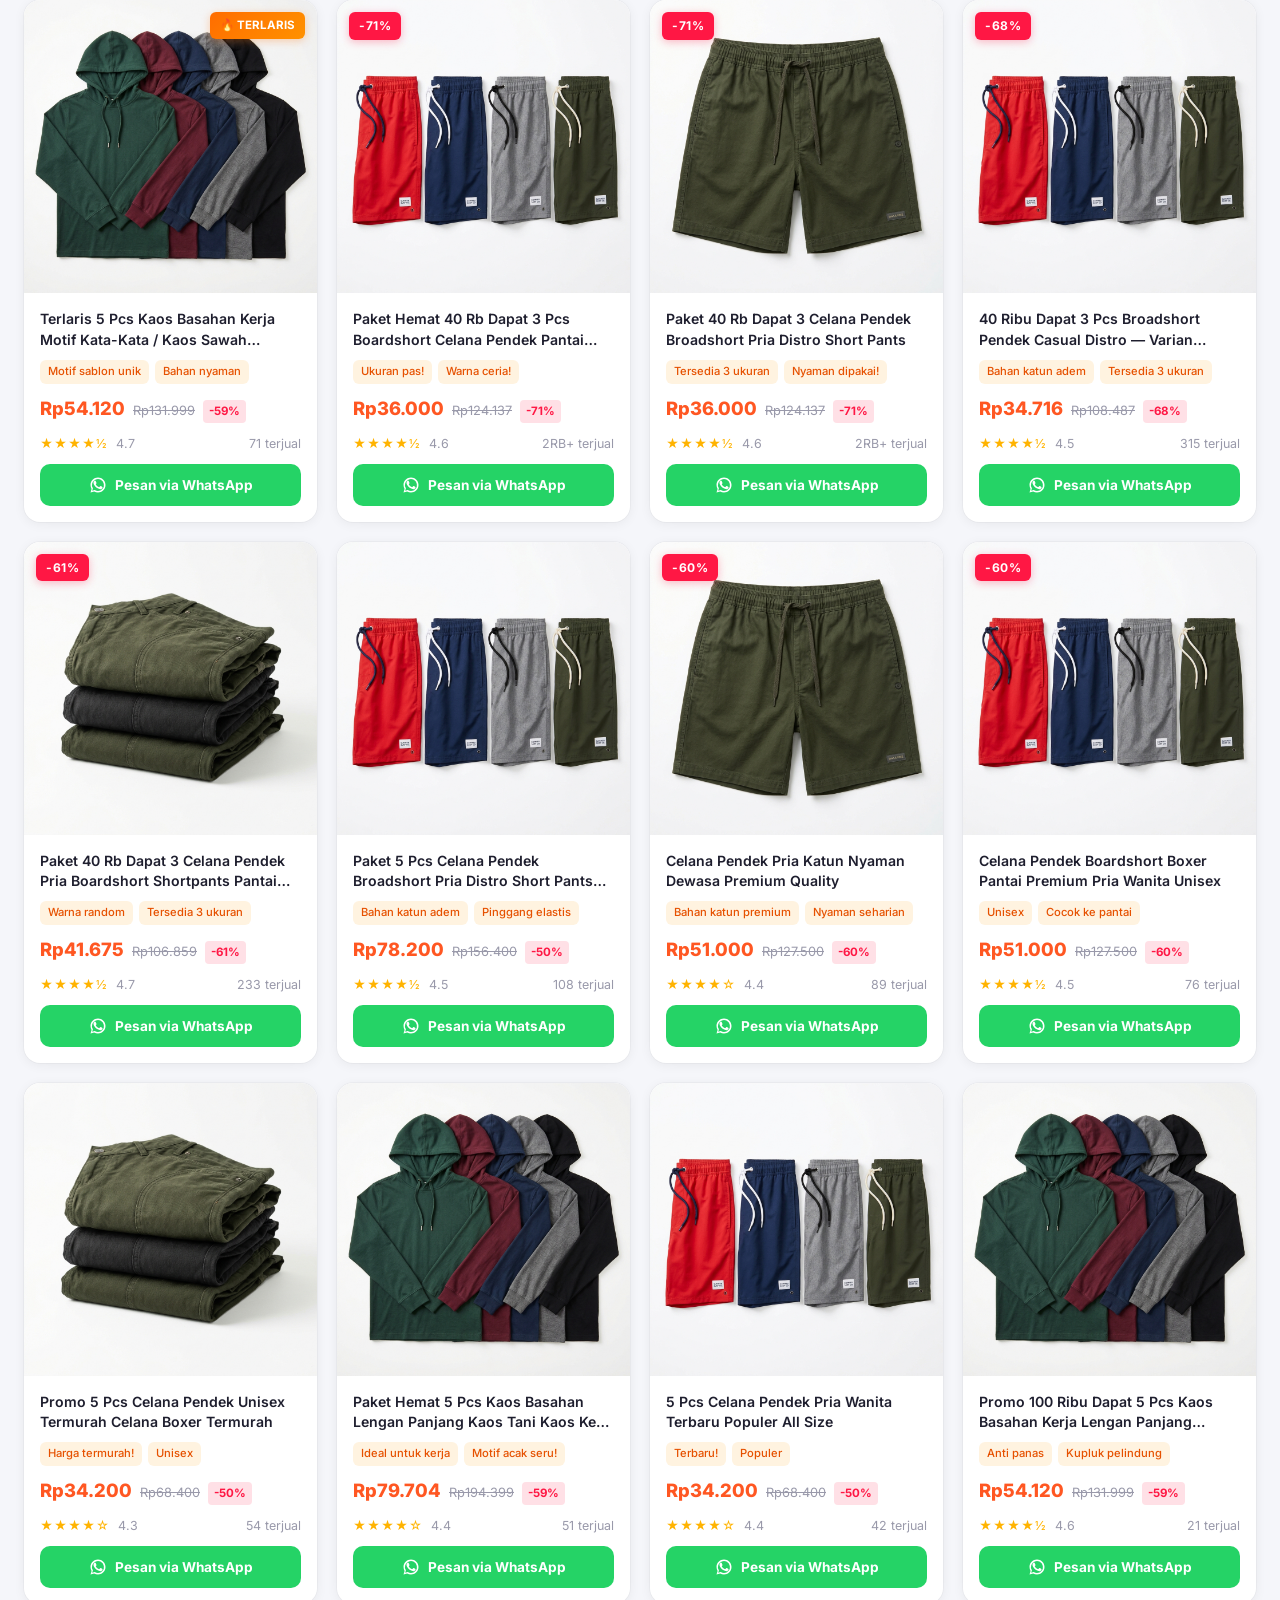
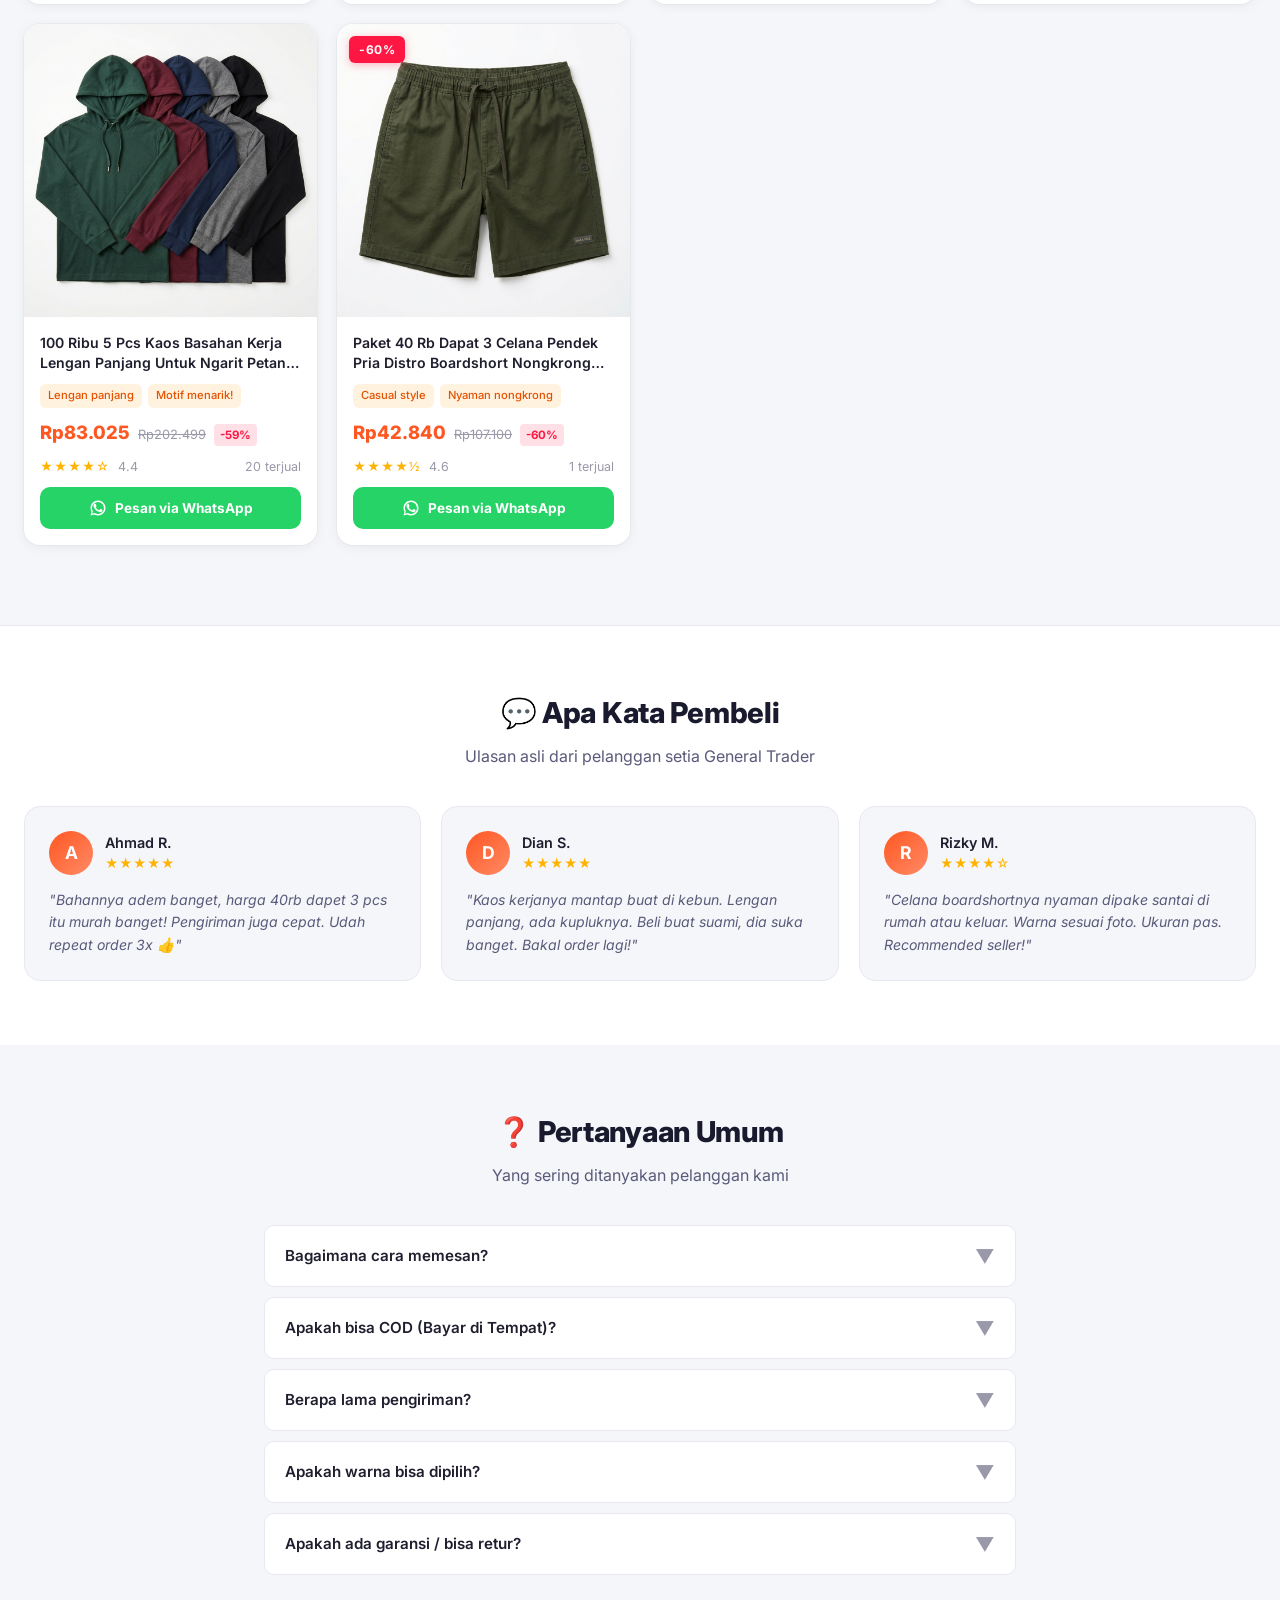
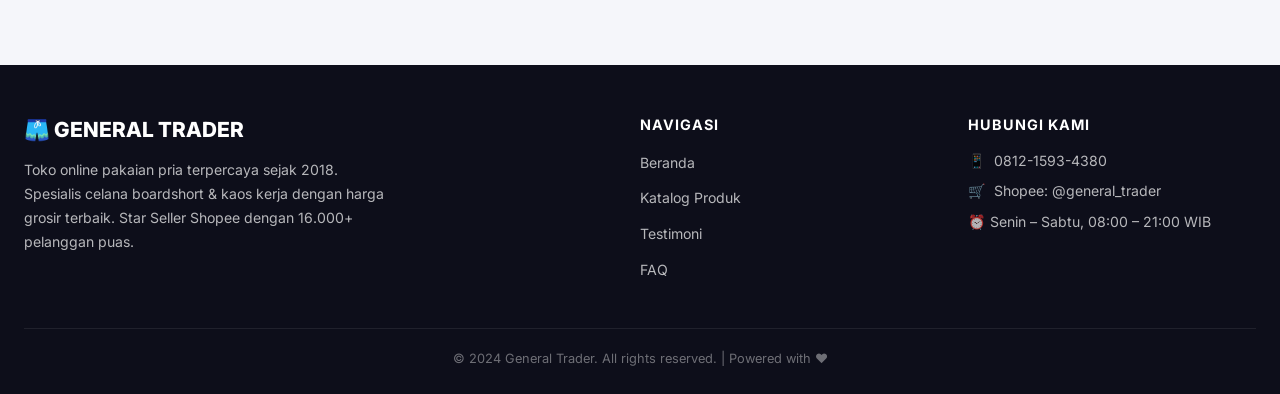
==== commit 669f4cd7: "feat: setup multi-version support (v1 folder + version switcher dropdown) for GitHub Pages" ====
--- a/index.html
+++ b/index.html
@@ -52,13 +52,40 @@
         <input type="text" id="search-input" placeholder="Cari produk... (celana, kaos, paket 3pcs)">
       </div>
 
-      <a href="https://wa.me/6281215934380?text=Halo%20Admin%20General%20Trader!%20Saya%20mau%20tanya%20produk..." target="_blank" class="nav-wa-btn">
-        <svg width="18" height="18" viewBox="0 0 24 24" fill="currentColor">
-          <path d="M17.472 14.382c-.297-.149-1.758-.867-2.03-.967-.273-.099-.471-.148-.67.15-.197.297-.767.966-.94 1.164-.173.199-.347.223-.644.075-.297-.15-1.255-.463-2.39-1.475-.883-.788-1.48-1.761-1.653-2.059-.173-.297-.018-.458.13-.606.134-.133.298-.347.446-.52.149-.174.198-.298.298-.497.099-.198.05-.371-.025-.52-.075-.149-.669-1.612-.916-2.207-.242-.579-.487-.5-.669-.51-.173-.008-.371-.01-.57-.01-.198 0-.52.074-.792.372-.272.297-1.04 1.016-1.04 2.479 0 1.462 1.065 2.875 1.213 3.074.149.198 2.096 3.2 5.077 4.487.709.306 1.262.489 1.694.625.712.227 1.36.195 1.871.118.571-.085 1.758-.719 2.006-1.413.248-.694.248-1.289.173-1.413-.074-.124-.272-.198-.57-.347z"/>
-          <path d="M12 2C6.477 2 2 6.477 2 12c0 1.89.525 3.66 1.438 5.168L2 22l4.832-1.438A9.955 9.955 0 0012 22c5.523 0 10-4.477 10-10S17.523 2 12 2zm0 18a8 8 0 01-4.28-1.232l-.3-.178-3.108.923.923-3.108-.178-.3A8 8 0 1112 20z"/>
-        </svg>
-        <span>Chat Admin</span>
-      </a>
+      <div class="nav-right">
+        <!-- Version Switcher -->
+        <div class="version-dropdown">
+          <button class="version-btn" id="version-btn" type="button" aria-label="Pilih Versi" aria-expanded="false">
+            <span class="version-tag">🏷️ v1.0.0 (Latest)</span>
+            <span class="version-chevron">▾</span>
+          </button>
+          <div class="version-menu" id="version-menu">
+            <div class="version-menu-header">Pilih Versi Demo</div>
+            <a href="./" class="version-item active">
+              <span class="version-indicator"></span>
+              <div>
+                <div class="version-item-title">Versi Terbaru (Main)</div>
+                <div class="version-item-desc">Versi aktif terkini</div>
+              </div>
+            </a>
+            <a href="./v1/" class="version-item">
+              <span class="version-indicator"></span>
+              <div>
+                <div class="version-item-title">Versi 1.0.0 (Baseline)</div>
+                <div class="version-item-desc">Snapshot rilis awal</div>
+              </div>
+            </a>
+          </div>
+        </div>
+
+        <a href="https://wa.me/6281215934380?text=Halo%20Admin%20General%20Trader!%20Saya%20mau%20tanya%20produk..." target="_blank" class="nav-wa-btn">
+          <svg width="18" height="18" viewBox="0 0 24 24" fill="currentColor">
+            <path d="M17.472 14.382c-.297-.149-1.758-.867-2.03-.967-.273-.099-.471-.148-.67.15-.197.297-.767.966-.94 1.164-.173.199-.347.223-.644.075-.297-.15-1.255-.463-2.39-1.475-.883-.788-1.48-1.761-1.653-2.059-.173-.297-.018-.458.13-.606.134-.133.298-.347.446-.52.149-.174.198-.298.298-.497.099-.198.05-.371-.025-.52-.075-.149-.669-1.612-.916-2.207-.242-.579-.487-.5-.669-.51-.173-.008-.371-.01-.57-.01-.198 0-.52.074-.792.372-.272.297-1.04 1.016-1.04 2.479 0 1.462 1.065 2.875 1.213 3.074.149.198 2.096 3.2 5.077 4.487.709.306 1.262.489 1.694.625.712.227 1.36.195 1.871.118.571-.085 1.758-.719 2.006-1.413.248-.694.248-1.289.173-1.413-.074-.124-.272-.198-.57-.347z"/>
+            <path d="M12 2C6.477 2 2 6.477 2 12c0 1.89.525 3.66 1.438 5.168L2 22l4.832-1.438A9.955 9.955 0 0012 22c5.523 0 10-4.477 10-10S17.523 2 12 2zm0 18a8 8 0 01-4.28-1.232l-.3-.178-3.108.923.923-3.108-.178-.3A8 8 0 1112 20z"/>
+          </svg>
+          <span>Chat Admin</span>
+        </a>
+      </div>
     </div>
   </nav>
 
--- a/css/style.css
+++ b/css/style.css
@@ -232,6 +232,138 @@
   pointer-events: none;
 }
 
+.nav-right {
+  display: flex;
+  align-items: center;
+  gap: 12px;
+}
+
+.version-dropdown {
+  position: relative;
+}
+
+.version-btn {
+  display: flex;
+  align-items: center;
+  gap: 6px;
+  padding: 8px 14px;
+  background: rgba(255, 87, 34, 0.08);
+  border: 1px solid rgba(255, 87, 34, 0.2);
+  border-radius: var(--radius-pill);
+  color: var(--primary-dark);
+  font-size: 0.82rem;
+  font-weight: 700;
+  cursor: pointer;
+  transition: var(--transition);
+}
+
+.version-btn:hover {
+  background: rgba(255, 87, 34, 0.15);
+  border-color: var(--primary);
+  transform: translateY(-1px);
+}
+
+.version-btn .version-chevron {
+  font-size: 0.75rem;
+  transition: transform 0.2s ease;
+}
+
+.version-dropdown.open .version-chevron {
+  transform: rotate(180deg);
+}
+
+.version-menu {
+  position: absolute;
+  top: calc(100% + 8px);
+  right: 0;
+  width: 250px;
+  background: white;
+  border-radius: var(--radius-sm);
+  box-shadow: var(--shadow-lg);
+  border: 1px solid var(--border);
+  padding: 8px;
+  display: none;
+  flex-direction: column;
+  gap: 4px;
+  z-index: 1000;
+  animation: fadeInDown 0.2s ease forwards;
+}
+
+.version-dropdown.open .version-menu {
+  display: flex;
+}
+
+.version-menu-header {
+  font-size: 0.72rem;
+  font-weight: 800;
+  text-transform: uppercase;
+  color: var(--text-muted);
+  letter-spacing: 0.5px;
+  padding: 6px 10px;
+  border-bottom: 1px solid var(--border);
+  margin-bottom: 4px;
+}
+
+.version-item {
+  display: flex;
+  align-items: center;
+  gap: 10px;
+  padding: 8px 10px;
+  border-radius: var(--radius-xs);
+  transition: var(--transition);
+  color: var(--text-primary);
+  text-decoration: none;
+}
+
+.version-item:hover {
+  background: var(--bg-main);
+}
+
+.version-item.active {
+  background: rgba(255, 87, 34, 0.08);
+}
+
+.version-item.active .version-item-title {
+  color: var(--primary);
+  font-weight: 700;
+}
+
+.version-item .version-indicator {
+  width: 8px;
+  height: 8px;
+  border-radius: 50%;
+  background: var(--border);
+  flex-shrink: 0;
+}
+
+.version-item.active .version-indicator {
+  background: var(--primary);
+  box-shadow: 0 0 0 3px var(--primary-glow);
+}
+
+.version-item-title {
+  font-size: 0.85rem;
+  font-weight: 600;
+  line-height: 1.2;
+}
+
+.version-item-desc {
+  font-size: 0.72rem;
+  color: var(--text-muted);
+  margin-top: 2px;
+}
+
+@keyframes fadeInDown {
+  from {
+    opacity: 0;
+    transform: translateY(-6px);
+  }
+  to {
+    opacity: 1;
+    transform: translateY(0);
+  }
+}
+
 .nav-wa-btn {
   display: flex;
   align-items: center;
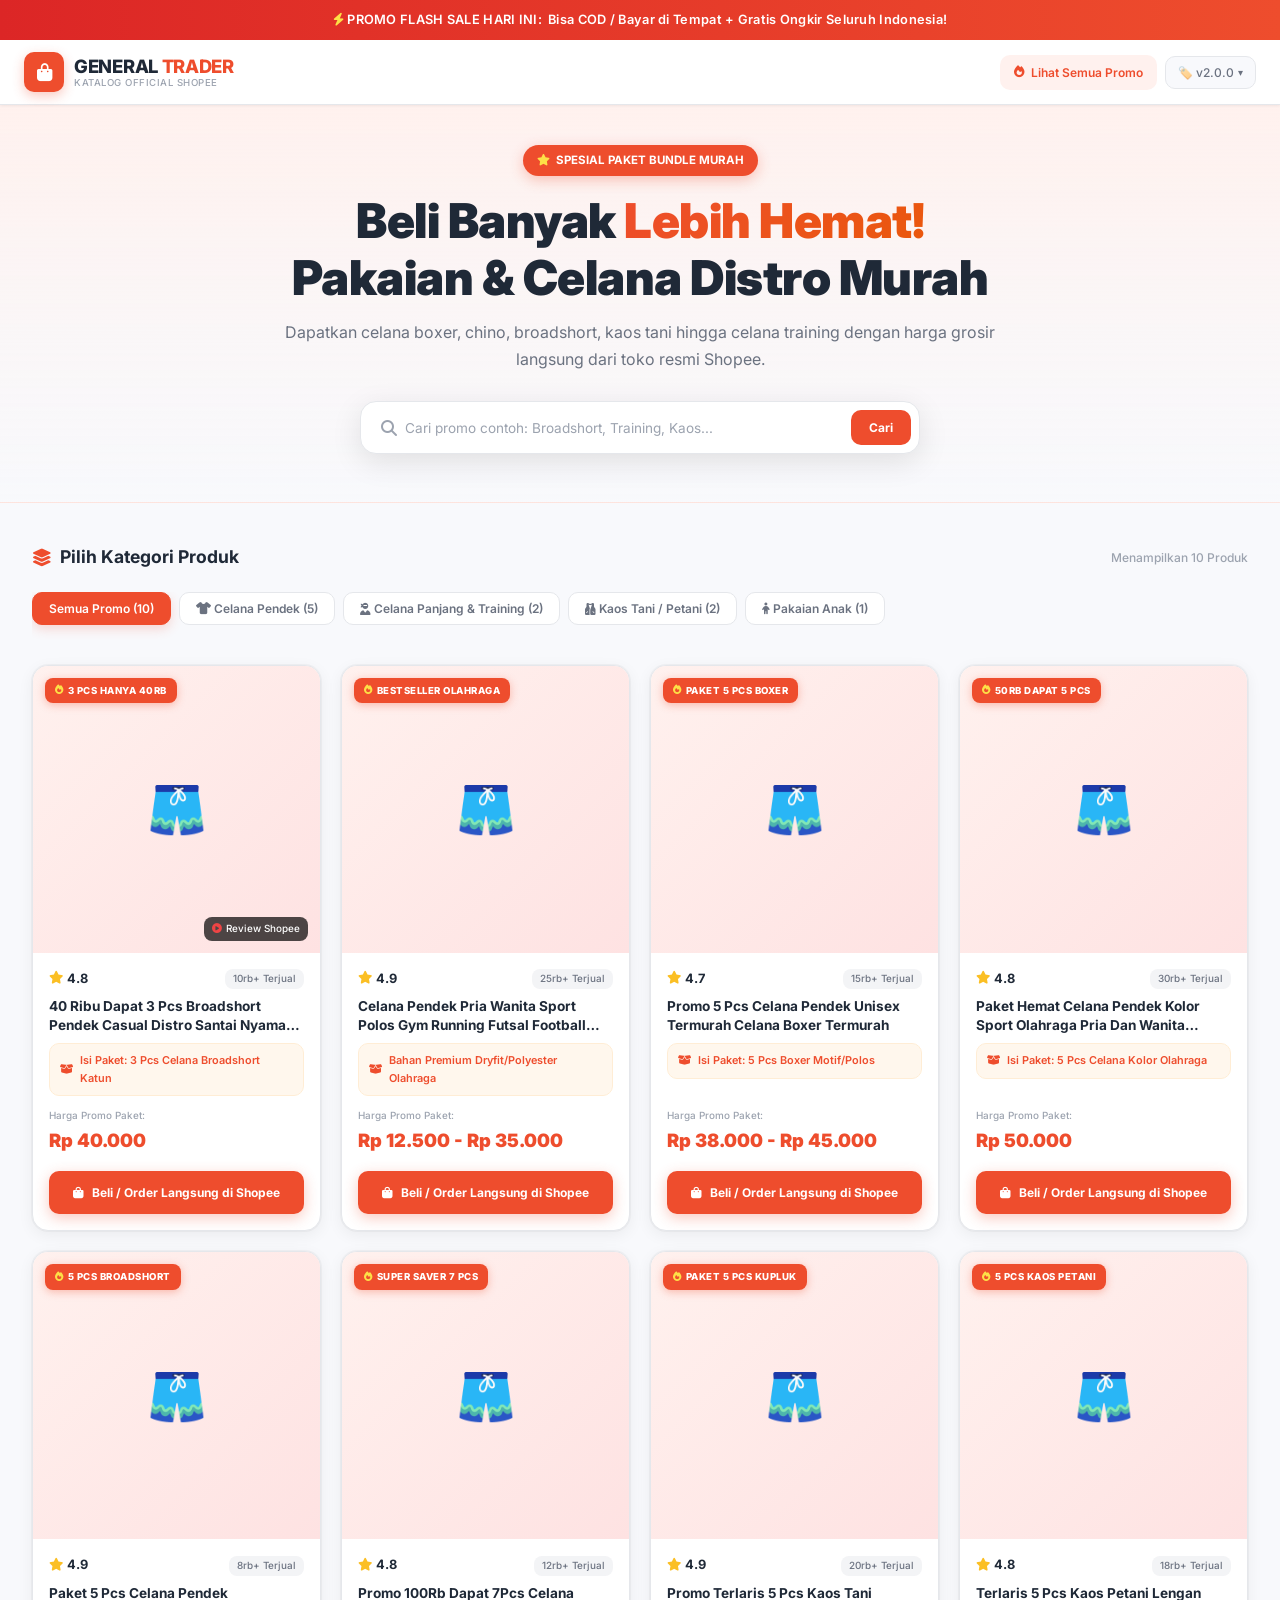
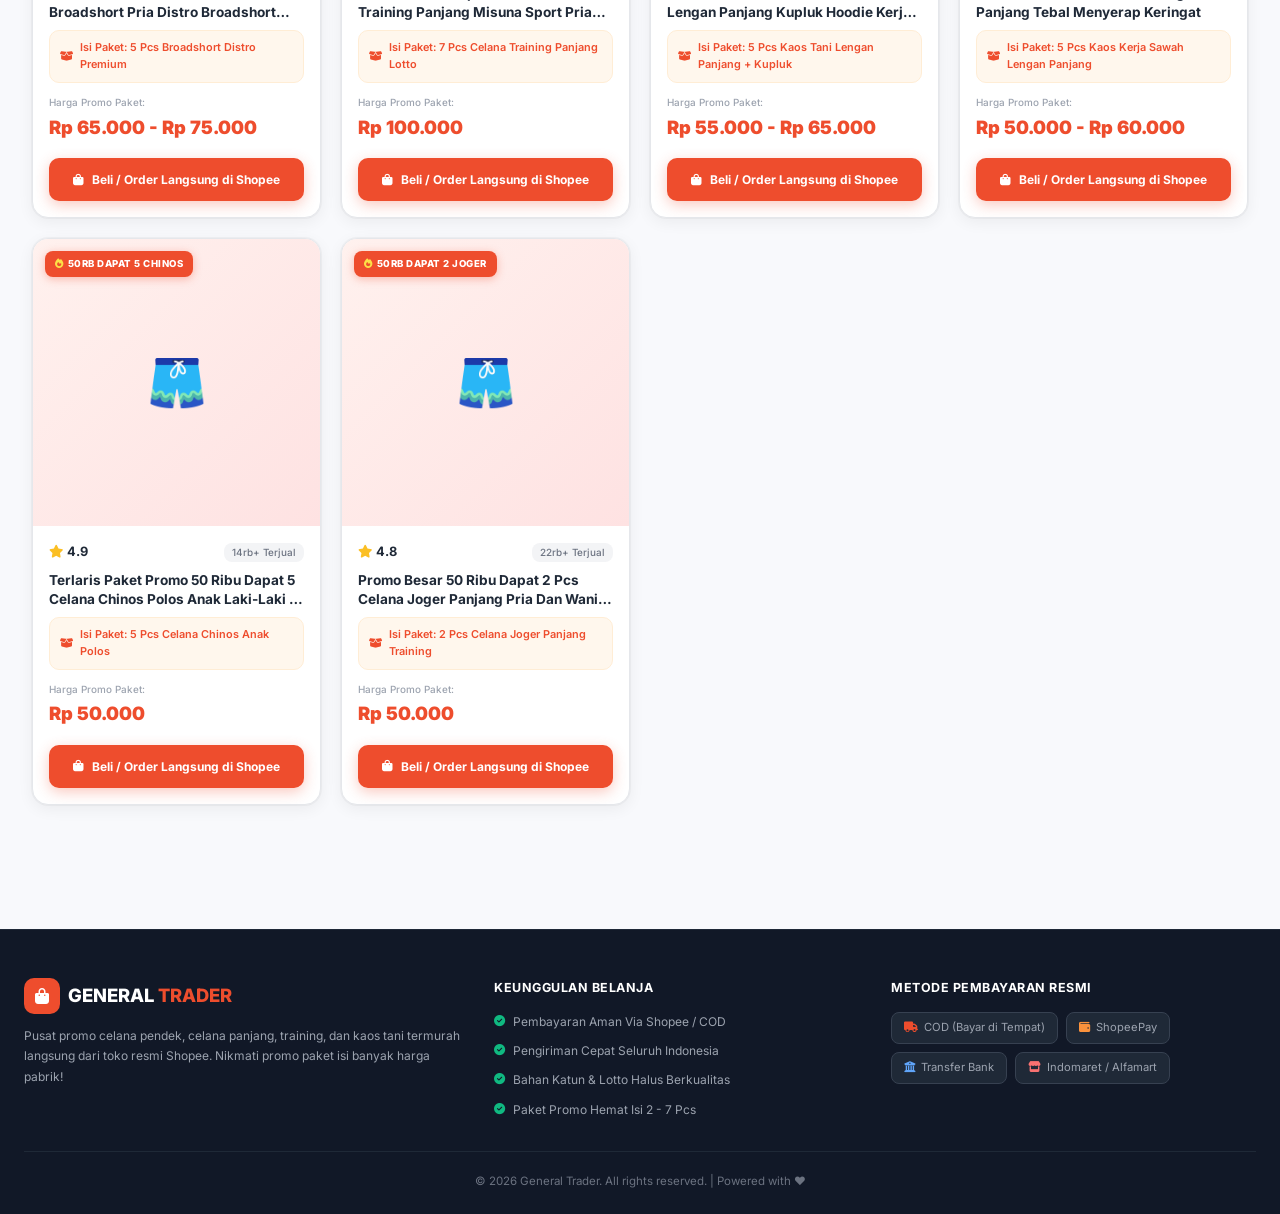
==== commit 4660ff41: "feat(v2): release v2.0.0 - shopee direct checkout, video review modal, admin manager & v2 snapshot" ====
--- a/index.html
+++ b/index.html
@@ -3,21 +3,24 @@
 <head>
   <meta charset="UTF-8">
   <meta name="viewport" content="width=device-width, initial-scale=1.0">
-  <title>GENERAL TRADER — Paket Hemat Celana Boardshort & Kaos Kerja | Harga Grosir</title>
-  <meta name="description" content="Belanja Celana Boardshort & Kaos Kerja Paket Hemat mulai Rp30.000-an. Star Seller 8 tahun, 16rb+ pelanggan puas. Gratis ongkir & COD tersedia. Order langsung via WhatsApp!">
-  <meta name="keywords" content="celana pendek pria, boardshort murah, kaos kerja, celana distro, paket hemat celana, general trader shopee">
-  <meta property="og:title" content="GENERAL TRADER — Paket Hemat Celana Boardshort Mulai Rp30rb-an">
-  <meta property="og:description" content="Belanja paket celana boardshort & kaos kerja harga grosir. Star Seller 8 tahun, 16rb+ pelanggan puas.">
+  <title>GENERAL TRADER — Katalog Promo Paket Hemat Shopee | Celana & Kaos Murah</title>
+  <meta name="description" content="Katalog promo paket hemat celana broadshort, celana training, kaos tani & pakaian anak dari toko Shopee General Trader. Beli langsung di Shopee, bisa COD & gratis ongkir!">
+  <meta name="keywords" content="celana pendek murah, broadshort, celana training, kaos tani, paket hemat shopee, general trader">
+  <meta property="og:title" content="GENERAL TRADER — Katalog Promo Paket Hemat Shopee">
+  <meta property="og:description" content="Beli celana & kaos paket hemat langsung dari Shopee. COD tersedia, gratis ongkir seluruh Indonesia!">
   <meta property="og:type" content="website">
 
   <!-- Favicon -->
-  <link rel="icon" href="data:image/svg+xml,<svg xmlns=%22http://www.w3.org/2000/svg%22 viewBox=%220 0 100 100%22><text y=%22.9em%22 font-size=%2290%22>🩳</text></svg>">
+  <link rel="icon" href="data:image/svg+xml,<svg xmlns=%22http://www.w3.org/2000/svg%22 viewBox=%220 0 100 100%22><text y=%22.9em%22 font-size=%2290%22>🛍️</text></svg>">
 
   <!-- Google Fonts -->
   <link rel="preconnect" href="https://fonts.googleapis.com">
   <link rel="preconnect" href="https://fonts.gstatic.com" crossorigin>
   <link href="https://fonts.googleapis.com/css2?family=Inter:wght@400;500;600;700;800;900&display=swap" rel="stylesheet">
 
+  <!-- Font Awesome Icons -->
+  <link rel="stylesheet" href="https://cdnjs.cloudflare.com/ajax/libs/font-awesome/6.4.0/css/all.min.css">
+
   <!-- Styles -->
   <link rel="stylesheet" href="css/style.css">
 </head>
@@ -28,10 +31,11 @@
        ═══════════════════════════════════════════════ -->
   <div id="announcement-bar">
     <div class="announce-content">
-      🔥 FLASH SALE Paket Boardshort 3 Pcs mulai <strong>Rp30.000-an!</strong> &nbsp;Berakhir dalam
-      <span class="countdown" id="countdown-timer">23:59:59</span>
-    </div>
-    <button id="announcement-close" aria-label="Tutup">✕</button>
+      <span class="announce-pulse">
+        <i class="fa-solid fa-bolt announce-bolt"></i> PROMO FLASH SALE HARI INI:
+      </span>
+      <span>Bisa COD / Bayar di Tempat + Gratis Ongkir Seluruh Indonesia!</span>
+    </div>
   </div>
 
   <!-- ═══════════════════════════════════════════════
@@ -39,24 +43,27 @@
        ═══════════════════════════════════════════════ -->
   <nav id="navbar">
     <div class="nav-container">
+      <!-- Brand -->
       <a href="#" class="nav-brand">
-        <div class="brand-icon">GT</div>
-        GENERAL TRADER
+        <div class="brand-icon">
+          <i class="fa-solid fa-bag-shopping"></i>
+        </div>
+        <div class="brand-text">
+          <span class="brand-name">GENERAL <span class="accent">TRADER</span></span>
+          <span class="brand-tagline">Katalog Official Shopee</span>
+        </div>
       </a>
 
-      <div class="nav-search">
-        <svg class="search-icon" width="18" height="18" viewBox="0 0 24 24" fill="none" stroke="currentColor" stroke-width="2.5" stroke-linecap="round" stroke-linejoin="round">
-          <circle cx="11" cy="11" r="8"></circle>
-          <line x1="21" y1="21" x2="16.65" y2="16.65"></line>
-        </svg>
-        <input type="text" id="search-input" placeholder="Cari produk... (celana, kaos, paket 3pcs)">
-      </div>
-
+      <!-- Nav Right -->
       <div class="nav-right">
+        <a href="#catalog" class="nav-cta">
+          <i class="fa-solid fa-fire"></i> Lihat Semua Promo
+        </a>
+
         <!-- Version Switcher -->
         <div class="version-dropdown">
           <button class="version-btn" id="version-btn" type="button" aria-label="Pilih Versi" aria-expanded="false">
-            <span class="version-tag">🏷️ v1.0.0 (Latest)</span>
+            <span>🏷️ v2.0.0</span>
             <span class="version-chevron">▾</span>
           </button>
           <div class="version-menu" id="version-menu">
@@ -64,250 +71,89 @@
             <a href="./" class="version-item active">
               <span class="version-indicator"></span>
               <div>
-                <div class="version-item-title">Versi Terbaru (Main)</div>
-                <div class="version-item-desc">Versi aktif terkini</div>
+                <div class="version-item-title">v2.0.0 — Katalog Shopee</div>
+                <div class="version-item-desc">Versi aktif saat ini (Main)</div>
+              </div>
+            </a>
+            <a href="./v2/" class="version-item">
+              <span class="version-indicator"></span>
+              <div>
+                <div class="version-item-title">v2.0.0 — Snapshot Arsip</div>
+                <div class="version-item-desc">Snapshot rilis V2 (arsip)</div>
               </div>
             </a>
             <a href="./v1/" class="version-item">
               <span class="version-indicator"></span>
               <div>
-                <div class="version-item-title">Versi 1.0.0 (Baseline)</div>
-                <div class="version-item-desc">Snapshot rilis awal</div>
+                <div class="version-item-title">v1.0.0 — WhatsApp Flow</div>
+                <div class="version-item-desc">Snapshot rilis awal (legacy)</div>
               </div>
             </a>
           </div>
         </div>
-
-        <a href="https://wa.me/6281215934380?text=Halo%20Admin%20General%20Trader!%20Saya%20mau%20tanya%20produk..." target="_blank" class="nav-wa-btn">
-          <svg width="18" height="18" viewBox="0 0 24 24" fill="currentColor">
-            <path d="M17.472 14.382c-.297-.149-1.758-.867-2.03-.967-.273-.099-.471-.148-.67.15-.197.297-.767.966-.94 1.164-.173.199-.347.223-.644.075-.297-.15-1.255-.463-2.39-1.475-.883-.788-1.48-1.761-1.653-2.059-.173-.297-.018-.458.13-.606.134-.133.298-.347.446-.52.149-.174.198-.298.298-.497.099-.198.05-.371-.025-.52-.075-.149-.669-1.612-.916-2.207-.242-.579-.487-.5-.669-.51-.173-.008-.371-.01-.57-.01-.198 0-.52.074-.792.372-.272.297-1.04 1.016-1.04 2.479 0 1.462 1.065 2.875 1.213 3.074.149.198 2.096 3.2 5.077 4.487.709.306 1.262.489 1.694.625.712.227 1.36.195 1.871.118.571-.085 1.758-.719 2.006-1.413.248-.694.248-1.289.173-1.413-.074-.124-.272-.198-.57-.347z"/>
-            <path d="M12 2C6.477 2 2 6.477 2 12c0 1.89.525 3.66 1.438 5.168L2 22l4.832-1.438A9.955 9.955 0 0012 22c5.523 0 10-4.477 10-10S17.523 2 12 2zm0 18a8 8 0 01-4.28-1.232l-.3-.178-3.108.923.923-3.108-.178-.3A8 8 0 1112 20z"/>
-          </svg>
-          <span>Chat Admin</span>
-        </a>
       </div>
     </div>
   </nav>
 
   <!-- ═══════════════════════════════════════════════
-       HERO SECTION
+       HERO BANNER
        ═══════════════════════════════════════════════ -->
   <section id="hero">
-    <div class="hero-container">
+    <div class="container">
       <div class="hero-content">
         <div class="hero-badge">
-          <span class="pulse-dot"></span>
-          ⭐ Star Seller Shopee &bull; 8 Tahun Berpengalaman
+          <i class="fa-solid fa-star star"></i> SPESIAL PAKET BUNDLE MURAH
         </div>
 
         <h1 class="hero-title">
-          Paket Hemat<br>
-          <span class="highlight">Celana Boardshort</span><br>
-          3 Pcs Mulai 30rb-an!
+          Beli Banyak <span class="gradient-text">Lebih Hemat!</span>
+          Pakaian & Celana Distro Murah
         </h1>
 
         <p class="hero-subtitle">
-          Bahan katun adem, pinggang karet elastis, warna stylish. 
-          Dipercaya <strong>16.000+</strong> pelanggan dengan rating <strong>4.5⭐</strong> di Shopee. 
-          Pesan langsung via WhatsApp — proses cepat!
+          Dapatkan celana boxer, chino, broadshort, kaos tani hingga celana training
+          dengan harga grosir langsung dari toko resmi Shopee.
         </p>
 
-        <div class="hero-price-tag">
-          Rp30.951 <small>/ 3 pcs</small>
-        </div>
-
-        <div class="hero-ctas">
-          <a href="#catalog" class="btn-hero-primary">
-            🛍️ Lihat Semua Produk
-          </a>
-          <a href="https://wa.me/6281215934380?text=Halo%20Admin!%20Saya%20tertarik%20dengan%20paket%20celana%20boardshort.%20Bisa%20info%20lebih%20lengkap?" target="_blank" class="btn-hero-secondary">
-            💬 Tanya Admin
-          </a>
-        </div>
-      </div>
-
-      <div class="hero-image">
-        <img src="assets/img/hero-bg.jpg" alt="Paket 3 Pcs Celana Boardshort General Trader" width="600" height="338">
+        <!-- Search Bar -->
+        <div class="search-bar">
+          <i class="fa-solid fa-magnifying-glass search-icon"></i>
+          <input type="text" id="search-input" placeholder="Cari promo contoh: Broadshort, Training, Kaos...">
+          <button class="search-btn" onclick="triggerSearch()">Cari</button>
+        </div>
       </div>
     </div>
   </section>
 
   <!-- ═══════════════════════════════════════════════
-       TRUST BAR
-       ═══════════════════════════════════════════════ -->
-  <section id="trust-bar">
-    <div class="trust-container">
-      <div class="trust-item">
-        <div class="trust-icon">⭐</div>
-        <div class="trust-label">
-          <strong>Star Seller</strong>
-          Toko Terpercaya Shopee
-        </div>
-      </div>
-
-      <div class="trust-item">
-        <div class="trust-icon">🕐</div>
-        <div class="trust-label">
-          <strong>8 Tahun</strong>
-          Berpengalaman Jualan
-        </div>
-      </div>
-
-      <div class="trust-item">
-        <div class="trust-icon">👥</div>
-        <div class="trust-label">
-          <strong>16.100+ Followers</strong>
-          Pelanggan Setia
-        </div>
-      </div>
-
-      <div class="trust-item">
-        <div class="trust-icon">📦</div>
-        <div class="trust-label">
-          <strong>175 Produk</strong>
-          Rating 4.5 / 5.0
-        </div>
-      </div>
-    </div>
-  </section>
-
-  <!-- ═══════════════════════════════════════════════
        PRODUCT CATALOG
        ═══════════════════════════════════════════════ -->
   <section id="catalog">
-    <div class="section-header animate-on-scroll">
-      <h2>🛒 Katalog Produk</h2>
-      <p>Pilih produk favoritmu & langsung checkout via WhatsApp</p>
-    </div>
-
-    <!-- Filter Bar -->
-    <div id="filter-bar">
-      <div class="filter-chips">
-        <button class="filter-chip active" data-filter="semua">🏷️ Semua</button>
-        <button class="filter-chip" data-filter="celana-pendek">🩳 Celana Boardshort</button>
-        <button class="filter-chip" data-filter="kaos-kerja">👕 Kaos Basahan Kerja</button>
-        <button class="filter-chip" data-filter="terlaris">🔥 Terlaris</button>
-      </div>
-
-      <div class="filter-right">
-        <span id="result-count">18 produk ditemukan</span>
-        <select id="sort-select">
-          <option value="populer">Urutkan: Populer</option>
-          <option value="termurah">Harga: Termurah</option>
-          <option value="termahal">Harga: Termahal</option>
-          <option value="terlaris">Paling Laris</option>
-          <option value="rating">Rating Tertinggi</option>
-        </select>
-      </div>
-    </div>
-
-    <!-- Product Grid (rendered by JS) -->
-    <div id="product-grid"></div>
-  </section>
-
-  <!-- ═══════════════════════════════════════════════
-       TESTIMONIALS
-       ═══════════════════════════════════════════════ -->
-  <section id="testimonials">
-    <div class="testimonial-container">
-      <div class="section-header animate-on-scroll">
-        <h2>💬 Apa Kata Pembeli</h2>
-        <p>Ulasan asli dari pelanggan setia General Trader</p>
-      </div>
-
-      <div class="testimonial-grid">
-        <div class="testimonial-card animate-on-scroll">
-          <div class="testimonial-header">
-            <div class="testimonial-avatar">A</div>
-            <div>
-              <div class="testimonial-name">Ahmad R.</div>
-              <div class="testimonial-rating">★★★★★</div>
-            </div>
-          </div>
-          <p class="testimonial-text">"Bahannya adem banget, harga 40rb dapet 3 pcs itu murah banget! Pengiriman juga cepat. Udah repeat order 3x 👍"</p>
-        </div>
-
-        <div class="testimonial-card animate-on-scroll">
-          <div class="testimonial-header">
-            <div class="testimonial-avatar">D</div>
-            <div>
-              <div class="testimonial-name">Dian S.</div>
-              <div class="testimonial-rating">★★★★★</div>
-            </div>
-          </div>
-          <p class="testimonial-text">"Kaos kerjanya mantap buat di kebun. Lengan panjang, ada kupluknya. Beli buat suami, dia suka banget. Bakal order lagi!"</p>
-        </div>
-
-        <div class="testimonial-card animate-on-scroll">
-          <div class="testimonial-header">
-            <div class="testimonial-avatar">R</div>
-            <div>
-              <div class="testimonial-name">Rizky M.</div>
-              <div class="testimonial-rating">★★★★☆</div>
-            </div>
-          </div>
-          <p class="testimonial-text">"Celana boardshortnya nyaman dipake santai di rumah atau keluar. Warna sesuai foto. Ukuran pas. Recommended seller!"</p>
-        </div>
-      </div>
-    </div>
-  </section>
-
-  <!-- ═══════════════════════════════════════════════
-       FAQ
-       ═══════════════════════════════════════════════ -->
-  <section id="faq">
-    <div class="section-header animate-on-scroll">
-      <h2>❓ Pertanyaan Umum</h2>
-      <p>Yang sering ditanyakan pelanggan kami</p>
-    </div>
-
-    <div class="faq-item">
-      <button class="faq-question">
-        Bagaimana cara memesan?
-        <span class="faq-chevron">▼</span>
-      </button>
-      <div class="faq-answer">
-        <p>Pilih produk yang kamu mau, klik tombol <strong>"Pesan via WhatsApp"</strong>, isi form singkat (ukuran, jumlah, nama, alamat), lalu klik kirim. Pesananmu otomatis terkirim ke WhatsApp admin kami dan akan segera diproses!</p>
-      </div>
-    </div>
-
-    <div class="faq-item">
-      <button class="faq-question">
-        Apakah bisa COD (Bayar di Tempat)?
-        <span class="faq-chevron">▼</span>
-      </button>
-      <div class="faq-answer">
-        <p>Ya, kami mendukung sistem COD untuk wilayah tertentu. Silakan konfirmasi ke admin via WhatsApp untuk mengecek ketersediaan COD di daerahmu.</p>
-      </div>
-    </div>
-
-    <div class="faq-item">
-      <button class="faq-question">
-        Berapa lama pengiriman?
-        <span class="faq-chevron">▼</span>
-      </button>
-      <div class="faq-answer">
-        <p>Pesanan diproses dalam 1-2 hari kerja. Estimasi pengiriman tergantung lokasi: <strong>Jawa 2-4 hari</strong>, <strong>Luar Jawa 4-7 hari</strong>. Kami menggunakan JNE, J&T, SiCepat, dan ekspedisi lainnya.</p>
-      </div>
-    </div>
-
-    <div class="faq-item">
-      <button class="faq-question">
-        Apakah warna bisa dipilih?
-        <span class="faq-chevron">▼</span>
-      </button>
-      <div class="faq-answer">
-        <p>Untuk paket bundling (3 pcs / 5 pcs), warna dikirim random/acak sesuai stok yang tersedia. Jika ada preferensi warna tertentu, silakan tulis di catatan saat memesan dan kami akan usahakan.</p>
-      </div>
-    </div>
-
-    <div class="faq-item">
-      <button class="faq-question">
-        Apakah ada garansi / bisa retur?
-        <span class="faq-chevron">▼</span>
-      </button>
-      <div class="faq-answer">
-        <p>Kami memberikan garansi tukar jika barang yang diterima cacat/rusak. Hubungi admin via WhatsApp dalam 2x24 jam setelah barang diterima disertai foto bukti. Kepuasan pelanggan adalah prioritas kami!</p>
+    <div class="container">
+      <!-- Header -->
+      <div class="catalog-header">
+        <h2 class="catalog-title">
+          <i class="fa-solid fa-layer-group"></i> Pilih Kategori Produk
+        </h2>
+        <span class="product-count" id="product-count">Menampilkan 10 Produk</span>
+      </div>
+
+      <!-- Filter Chips -->
+      <div class="filter-chips" id="filter-chips">
+        <!-- Rendered by JS -->
+      </div>
+
+      <!-- Product Grid -->
+      <div class="product-grid" id="product-grid">
+        <!-- Rendered by JS -->
+      </div>
+
+      <!-- Empty State -->
+      <div class="empty-state" id="empty-state" style="display: none;">
+        <i class="fa-solid fa-box-open"></i>
+        <h4>Produk Tidak Ditemukan</h4>
+        <p>Coba gunakan kata kunci lain seperti "broadshort", "joger", atau "kaos".</p>
+        <button class="btn-reset" onclick="resetSearch()">Lihat Semua Produk</button>
       </div>
     </div>
   </section>
@@ -318,63 +164,271 @@
   <footer id="footer">
     <div class="footer-container">
       <div class="footer-grid">
-        <div class="footer-brand">
-          <h3>🩳 GENERAL TRADER</h3>
-          <p>Toko online pakaian pria terpercaya sejak 2018. Spesialis celana boardshort & kaos kerja dengan harga grosir terbaik. Star Seller Shopee dengan 16.000+ pelanggan puas.</p>
-        </div>
-
-        <div class="footer-links">
-          <h4>Navigasi</h4>
-          <ul>
-            <li><a href="#hero">Beranda</a></li>
-            <li><a href="#catalog">Katalog Produk</a></li>
-            <li><a href="#testimonials">Testimoni</a></li>
-            <li><a href="#faq">FAQ</a></li>
+        <!-- Brand Info -->
+        <div>
+          <div class="footer-brand-logo">
+            <div class="footer-brand-icon">
+              <i class="fa-solid fa-bag-shopping"></i>
+            </div>
+            <span class="footer-brand-name">GENERAL <span class="accent">TRADER</span></span>
+          </div>
+          <p class="footer-desc">
+            Pusat promo celana pendek, celana panjang, training, dan kaos tani termurah
+            langsung dari toko resmi Shopee. Nikmati promo paket isi banyak harga pabrik!
+          </p>
+        </div>
+
+        <!-- Keunggulan -->
+        <div>
+          <h4 class="footer-col-title">Keunggulan Belanja</h4>
+          <ul class="footer-list">
+            <li><i class="fa-solid fa-circle-check"></i> Pembayaran Aman Via Shopee / COD</li>
+            <li><i class="fa-solid fa-circle-check"></i> Pengiriman Cepat Seluruh Indonesia</li>
+            <li><i class="fa-solid fa-circle-check"></i> Bahan Katun & Lotto Halus Berkualitas</li>
+            <li><i class="fa-solid fa-circle-check"></i> Paket Promo Hemat Isi 2 - 7 Pcs</li>
           </ul>
         </div>
 
-        <div class="footer-contact">
-          <h4>Hubungi Kami</h4>
-          <p>📱 <a href="https://wa.me/6281215934380" target="_blank">0812-1593-4380</a></p>
-          <p>🛒 <a href="https://shopee.co.id/general_trader" target="_blank">Shopee: @general_trader</a></p>
-          <p>⏰ Senin – Sabtu, 08:00 – 21:00 WIB</p>
+        <!-- Metode Pembayaran -->
+        <div>
+          <h4 class="footer-col-title">Metode Pembayaran Resmi</h4>
+          <div class="payment-methods">
+            <span class="payment-badge">
+              <i class="fa-solid fa-truck shopee-icon"></i> COD (Bayar di Tempat)
+            </span>
+            <span class="payment-badge">
+              <i class="fa-solid fa-wallet wallet-icon"></i> ShopeePay
+            </span>
+            <span class="payment-badge">
+              <i class="fa-solid fa-building-columns bank-icon"></i> Transfer Bank
+            </span>
+            <span class="payment-badge">
+              <i class="fa-solid fa-store store-icon"></i> Indomaret / Alfamart
+            </span>
+          </div>
         </div>
       </div>
 
       <div class="footer-bottom">
-        &copy; 2024 General Trader. All rights reserved. | Powered with ❤️
+        &copy; 2026 General Trader. All rights reserved. | Powered with ❤️
       </div>
     </div>
   </footer>
 
   <!-- ═══════════════════════════════════════════════
-       WHATSAPP ORDER MODAL
-       ═══════════════════════════════════════════════ -->
-  <div id="wa-modal">
-    <div class="modal-content">
-      <div class="modal-header">
-        <h3>📦 Form Pemesanan</h3>
-        <button class="modal-close" onclick="closeModal()">✕</button>
-      </div>
-      <div id="modal-body"></div>
+       SCROLL TO TOP
+       ═══════════════════════════════════════════════ -->
+  <button id="scroll-top-btn" aria-label="Scroll ke atas">
+    <i class="fa-solid fa-chevron-up"></i>
+  </button>
+
+  <!-- ═══════════════════════════════════════════════
+       ADMIN PANEL (Sidebar Kanan)
+       ═══════════════════════════════════════════════ -->
+  <div class="admin-overlay" id="admin-overlay"></div>
+
+  <aside class="admin-panel" id="admin-panel">
+    <div class="admin-header">
+      <h3><i class="fa-solid fa-gear"></i> Admin Manager</h3>
+      <button class="admin-close" id="admin-close" aria-label="Tutup Admin">
+        <i class="fa-solid fa-xmark"></i>
+      </button>
+    </div>
+
+    <div class="admin-add-section">
+      <button class="btn-admin-add" id="btn-add-product">
+        <i class="fa-solid fa-plus"></i> Tambah Produk Baru
+      </button>
+    </div>
+
+    <div class="admin-product-list" id="admin-product-list">
+      <!-- Rendered by admin.js -->
+    </div>
+
+    <div class="admin-footer">
+      <div class="admin-status" id="admin-status">Tidak ada perubahan</div>
+      <div class="admin-footer-btns">
+        <button class="btn-export" id="btn-export">
+          <i class="fa-solid fa-clipboard"></i> Export Data
+        </button>
+        <button class="btn-reset-data" id="btn-reset-data">
+          <i class="fa-solid fa-rotate-left"></i> Reset Default
+        </button>
+      </div>
+    </div>
+  </aside>
+
+  <!-- ═══════════════════════════════════════════════
+       ADMIN FORM MODAL (Add / Edit Product)
+       ═══════════════════════════════════════════════ -->
+  <div class="admin-form-overlay" id="admin-form-overlay">
+    <div class="admin-form-modal">
+      <div class="admin-form-header">
+        <h4 id="form-modal-title">Tambah Produk Baru</h4>
+        <button class="admin-close" id="form-close">
+          <i class="fa-solid fa-xmark"></i>
+        </button>
+      </div>
+
+      <form id="product-form">
+        <div class="admin-form-body">
+          <div class="form-group">
+            <label for="f-title">Judul Produk <span class="req">*</span></label>
+            <input type="text" id="f-title" placeholder="Contoh: 40 Ribu Dapat 3 Pcs Broadshort..." required>
+          </div>
+
+          <div class="form-group">
+            <label for="f-category">Kategori <span class="req">*</span></label>
+            <select id="f-category" required>
+              <option value="">— Pilih Kategori —</option>
+              <option value="pendek">🩳 Celana Pendek</option>
+              <option value="panjang">🏃 Celana Panjang & Training</option>
+              <option value="kaos">👕 Kaos Tani / Petani</option>
+              <option value="anak">👶 Pakaian Anak</option>
+            </select>
+          </div>
+
+          <div class="form-group">
+            <label for="f-price">Harga (teks) <span class="req">*</span></label>
+            <input type="text" id="f-price" placeholder="Contoh: Rp 40.000 atau Rp 12.500 - Rp 35.000" required>
+          </div>
+
+          <div class="form-group">
+            <label for="f-badge">Badge Promo <span class="req">*</span></label>
+            <input type="text" id="f-badge" placeholder="Contoh: 3 PCS HANYA 40RB" required>
+            <p class="hint">Teks singkat yang muncul di overlay gambar</p>
+          </div>
+
+          <div class="form-group">
+            <label for="f-packageInfo">Info Isi Paket <span class="req">*</span></label>
+            <input type="text" id="f-packageInfo" placeholder="Contoh: Isi Paket: 3 Pcs Celana Broadshort Katun" required>
+          </div>
+
+          <div class="form-group">
+            <label for="f-rating">Rating (1 - 5)</label>
+            <input type="number" id="f-rating" min="1" max="5" step="0.1" value="4.8">
+          </div>
+
+          <div class="form-group">
+            <label for="f-sold">Jumlah Terjual</label>
+            <input type="text" id="f-sold" placeholder="Contoh: 10rb+ Terjual">
+          </div>
+
+          <div class="form-group">
+            <label for="f-imageUrl">URL Gambar Shopee <span class="req">*</span></label>
+            <input type="text" id="f-imageUrl" placeholder="https://down-id.img.susercontent.com/file/..." required>
+            <p class="hint">Salin dari halaman produk Shopee (klik kanan gambar → Copy Image Address)</p>
+          </div>
+
+          <div class="form-group">
+            <label for="f-url">URL Link Produk Shopee <span class="req">*</span></label>
+            <input type="text" id="f-url" placeholder="https://shopee.co.id/..." required>
+          </div>
+
+          <div class="form-group">
+            <label for="f-videoUrl">URL Video Review (Opsional)</label>
+            <input type="text" id="f-videoUrl" placeholder="https://down-tx-id.vod.susercontent.com/...mp4">
+            <p class="hint">Salin dari Shopee: klik kanan video → Copy Video Address. Kosongkan jika tidak ada video.</p>
+          </div>
+        </div>
+
+        <div class="admin-form-footer">
+          <button type="button" class="btn-form-cancel" id="form-cancel">Batal</button>
+          <button type="submit" class="btn-form-save" id="form-save">
+            <i class="fa-solid fa-check"></i> Simpan Produk
+          </button>
+        </div>
+      </form>
     </div>
   </div>
 
   <!-- ═══════════════════════════════════════════════
-       FLOATING ELEMENTS
-       ═══════════════════════════════════════════════ -->
-  <a id="wa-float" href="https://wa.me/6281215934380?text=Halo%20Admin%20General%20Trader!%20Saya%20mau%20tanya%20produk..." target="_blank" aria-label="Chat WhatsApp">
-    <svg width="28" height="28" viewBox="0 0 24 24" fill="currentColor">
-      <path d="M17.472 14.382c-.297-.149-1.758-.867-2.03-.967-.273-.099-.471-.148-.67.15-.197.297-.767.966-.94 1.164-.173.199-.347.223-.644.075-.297-.15-1.255-.463-2.39-1.475-.883-.788-1.48-1.761-1.653-2.059-.173-.297-.018-.458.13-.606.134-.133.298-.347.446-.52.149-.174.198-.298.298-.497.099-.198.05-.371-.025-.52-.075-.149-.669-1.612-.916-2.207-.242-.579-.487-.5-.669-.51-.173-.008-.371-.01-.57-.01-.198 0-.52.074-.792.372-.272.297-1.04 1.016-1.04 2.479 0 1.462 1.065 2.875 1.213 3.074.149.198 2.096 3.2 5.077 4.487.709.306 1.262.489 1.694.625.712.227 1.36.195 1.871.118.571-.085 1.758-.719 2.006-1.413.248-.694.248-1.289.173-1.413-.074-.124-.272-.198-.57-.347z"/>
-      <path d="M12 2C6.477 2 2 6.477 2 12c0 1.89.525 3.66 1.438 5.168L2 22l4.832-1.438A9.955 9.955 0 0012 22c5.523 0 10-4.477 10-10S17.523 2 12 2zm0 18a8 8 0 01-4.28-1.232l-.3-.178-3.108.923.923-3.108-.178-.3A8 8 0 1112 20z"/>
-    </svg>
-    <span class="tooltip">Chat Admin 💬</span>
-  </a>
-
-  <button id="scroll-top-btn" aria-label="Scroll ke atas">↑</button>
-
-  <!-- Scripts -->
+       VIDEO REVIEW MODAL
+       ═══════════════════════════════════════════════ -->
+  <div class="video-modal-overlay" id="video-modal-overlay">
+    <div class="video-modal">
+      <!-- Close Button -->
+      <button class="video-modal-close" id="video-modal-close" aria-label="Tutup Video">
+        <i class="fa-solid fa-xmark"></i>
+      </button>
+
+      <div class="video-modal-body">
+        <!-- Video Player (Left/Top) -->
+        <div class="video-modal-player">
+          <video id="video-player"
+                 controls
+                 playsinline
+                 webkit-playsinline
+                 preload="metadata"
+                 muted>
+            <source id="video-source" src="" type="video/mp4">
+            Browser Anda tidak mendukung pemutar video.
+          </video>
+        </div>
+
+        <!-- Product Info (Right/Bottom) -->
+        <div class="video-modal-info">
+          <div class="video-modal-meta">
+            <span class="video-modal-badge" id="video-modal-badge"></span>
+          </div>
+
+          <h3 class="video-modal-title" id="video-modal-title"></h3>
+
+          <div class="video-modal-rating">
+            <i class="fa-solid fa-star"></i>
+            <span id="video-modal-rating"></span>
+            <span class="video-modal-sold" id="video-modal-sold"></span>
+          </div>
+
+          <div class="video-modal-package" id="video-modal-package"></div>
+
+          <div class="video-modal-price">
+            <span class="video-price-label">Harga Promo Paket:</span>
+            <span class="video-price-value" id="video-modal-price"></span>
+          </div>
+
+          <a href="#" target="_blank" rel="noopener noreferrer" class="video-modal-cta" id="video-modal-cta">
+            <i class="fa-solid fa-bag-shopping"></i> Beli Langsung di Shopee
+          </a>
+        </div>
+      </div>
+    </div>
+  </div>
+
+  <!-- ═══════════════════════════════════════════════
+       TOAST NOTIFICATION
+       ═══════════════════════════════════════════════ -->
+  <div class="toast" id="toast"></div>
+
+  <!-- ═══════════════════════════════════════════════
+       SCRIPTS (Order matters: data → logic → admin)
+       ═══════════════════════════════════════════════ -->
+  <script src="js/products.js"></script>
   <script src="js/app.js"></script>
+
+  <!-- Admin Manager: HANYA dimuat di localhost / file:// (Environment Lock) -->
+  <script>
+    (function() {
+      const host = window.location.hostname;
+      const protocol = window.location.protocol;
+      const isLocal = host === 'localhost'
+                   || host === '127.0.0.1'
+                   || host === ''
+                   || protocol === 'file:';
+
+      if (isLocal) {
+        const script = document.createElement('script');
+        script.src = 'js/admin.js';
+        document.body.appendChild(script);
+      } else {
+        // Sembunyikan elemen admin di production
+        const adminEls = document.querySelectorAll(
+          '#admin-panel, #admin-overlay, #admin-form-overlay'
+        );
+        adminEls.forEach(el => el.remove());
+      }
+    })();
+  </script>
 
 </body>
 </html>
--- a/css/style.css
+++ b/css/style.css
@@ -1,42 +1,52 @@
-/* =====================================================
-   GENERAL TRADER — Landing Page Styles
-   Premium Design System + Responsive Layout
-   ===================================================== */
-
-/* ─── CSS Variables ─── */
+/* ═══════════════════════════════════════════════════════════
+   GENERAL TRADER — V2 Design System & Styles
+   Katalog Promo Direct Shopee — Vanilla CSS Modular
+   ═══════════════════════════════════════════════════════════ */
+
+/* ─── CSS Variables (Design Tokens) ─── */
 :root {
-  --primary: #FF5722;
-  --primary-dark: #E64A19;
-  --primary-light: #FF8A65;
-  --primary-glow: rgba(255, 87, 34, 0.25);
-  --secondary: #1A1A2E;
-  --secondary-light: #2D2D44;
-  --wa-green: #25D366;
-  --wa-green-dark: #1EBE57;
-  --accent-gold: #FFB300;
-  --accent-red: #FF1744;
-  --bg-main: #F5F6FA;
-  --bg-card: #FFFFFF;
-  --bg-dark: #0D0E1A;
-  --bg-hero: linear-gradient(135deg, #0D0E1A 0%, #1A1A2E 50%, #2D1B3D 100%);
-  --text-primary: #1E1E2E;
-  --text-secondary: #5A5A7A;
-  --text-muted: #9999AA;
-  --text-white: #FFFFFF;
-  --border: #E8E8F0;
-  --border-hover: #D0D0E0;
-  --shadow-sm: 0 2px 8px rgba(0, 0, 0, 0.06);
-  --shadow-md: 0 4px 20px rgba(0, 0, 0, 0.08);
-  --shadow-lg: 0 8px 40px rgba(0, 0, 0, 0.12);
-  --shadow-card: 0 2px 12px rgba(0, 0, 0, 0.06), 0 0 0 1px rgba(0, 0, 0, 0.03);
-  --shadow-card-hover: 0 12px 40px rgba(0, 0, 0, 0.12), 0 0 0 1px rgba(255, 87, 34, 0.15);
-  --radius: 16px;
-  --radius-sm: 10px;
-  --radius-xs: 6px;
-  --radius-pill: 50px;
-  --transition: 0.3s cubic-bezier(0.4, 0, 0.2, 1);
-  --font: "Inter", -apple-system, BlinkMacSystemFont, "Segoe UI", sans-serif;
-}
+  /* Brand Colors (Shopee-inspired) */
+  --shopee:           #EE4D2D;
+  --shopee-dark:      #D73B1D;
+  --shopee-light:     #FFF1EE;
+  --shopee-glow:      rgba(238, 77, 45, 0.15);
+
+  /* Neutrals */
+  --bg-page:          #F8F9FC;
+  --bg-card:          #FFFFFF;
+  --bg-dark:          #111827;
+  --bg-dark-light:    #1F2937;
+  --text-primary:     #1F2937;
+  --text-secondary:   #6B7280;
+  --text-muted:       #9CA3AF;
+  --text-white:       #FFFFFF;
+  --border:           #E5E7EB;
+  --border-hover:     #D1D5DB;
+
+  /* Functional */
+  --success:          #10B981;
+  --warning:          #F59E0B;
+  --danger:           #EF4444;
+  --info:             #3B82F6;
+  --star:             #FBBF24;
+
+  /* Shadows */
+  --shadow-sm:        0 1px 3px rgba(0,0,0,0.06);
+  --shadow-card:      0 4px 16px rgba(0,0,0,0.06), 0 0 0 1px rgba(0,0,0,0.03);
+  --shadow-card-hover: 0 12px 32px rgba(238,77,45,0.12), 0 0 0 1px rgba(238,77,45,0.1);
+  --shadow-lg:        0 8px 30px rgba(0,0,0,0.1);
+  --shadow-shopee:    0 4px 14px rgba(238,77,45,0.3);
+
+  /* Layout & Spacing */
+  --radius:           16px;
+  --radius-sm:        10px;
+  --radius-xs:        8px;
+  --radius-pill:      50px;
+  --max-width:        1280px;
+  --transition:       0.3s cubic-bezier(0.4, 0, 0.2, 1);
+  --font:             'Inter', -apple-system, BlinkMacSystemFont, 'Segoe UI', sans-serif;
+}
+
 
 /* ─── Reset & Base ─── */
 *,
@@ -55,10 +65,11 @@
 
 body {
   font-family: var(--font);
-  background: var(--bg-main);
+  background: var(--bg-page);
   color: var(--text-primary);
   line-height: 1.6;
   overflow-x: hidden;
+  padding-bottom: 0;
 }
 
 img {
@@ -77,6 +88,7 @@
   cursor: pointer;
   font-family: inherit;
   font-size: inherit;
+  background: none;
 }
 
 input,
@@ -86,15 +98,54 @@
   font-size: inherit;
 }
 
-/* ─── Announcement Bar ─── */
+ul {
+  list-style: none;
+}
+
+
+/* ─── Utility Classes ─── */
+.container {
+  max-width: var(--max-width);
+  margin: 0 auto;
+  padding: 0 16px;
+}
+
+@media (min-width: 640px) {
+  .container {
+    padding: 0 24px;
+  }
+}
+
+@media (min-width: 1024px) {
+  .container {
+    padding: 0 32px;
+  }
+}
+
+.sr-only {
+  position: absolute;
+  width: 1px;
+  height: 1px;
+  padding: 0;
+  margin: -1px;
+  overflow: hidden;
+  clip: rect(0, 0, 0, 0);
+  white-space: nowrap;
+  border: 0;
+}
+
+
+/* ═══════════════════════════════════════════════
+   ANNOUNCEMENT BAR
+   ═══════════════════════════════════════════════ */
 #announcement-bar {
-  background: linear-gradient(90deg, var(--primary), #FF9800, var(--primary));
+  background: linear-gradient(90deg, #DC2626, var(--shopee), #EA580C);
   background-size: 200% 100%;
-  animation: shimmerBg 3s ease infinite;
+  animation: shimmerBg 4s ease infinite;
   color: white;
   text-align: center;
-  padding: 10px 50px 10px 20px;
-  font-size: 0.85rem;
+  padding: 10px 16px;
+  font-size: 0.8rem;
   font-weight: 600;
   position: relative;
   z-index: 100;
@@ -102,39 +153,20 @@
   letter-spacing: 0.3px;
 }
 
-#announcement-bar .announce-content {
+.announce-content {
   display: flex;
   align-items: center;
   justify-content: center;
-  gap: 8px;
-}
-
-#announcement-bar .countdown {
-  background: rgba(0, 0, 0, 0.25);
-  padding: 2px 10px;
-  border-radius: var(--radius-xs);
-  font-variant-numeric: tabular-nums;
-  font-weight: 700;
-  letter-spacing: 1.5px;
-}
-
-#announcement-close {
-  position: absolute;
-  right: 14px;
-  top: 50%;
-  transform: translateY(-50%);
-  background: none;
-  color: white;
-  font-size: 1.3rem;
-  opacity: 0.7;
-  transition: var(--transition);
-  padding: 4px;
-  line-height: 1;
-}
-
-#announcement-close:hover {
-  opacity: 1;
-  transform: translateY(-50%) scale(1.2);
+  gap: 6px;
+  flex-wrap: wrap;
+}
+
+.announce-pulse {
+  animation: pulse 2s ease-in-out infinite;
+}
+
+.announce-bolt {
+  color: #FDE047;
 }
 
 @keyframes shimmerBg {
@@ -142,102 +174,122 @@
   50% { background-position: 100% 50%; }
 }
 
-/* ─── Navbar ─── */
+@keyframes pulse {
+  0%, 100% { opacity: 1; }
+  50% { opacity: 0.6; }
+}
+
+
+/* ═══════════════════════════════════════════════
+   NAVBAR
+   ═══════════════════════════════════════════════ */
 #navbar {
   position: sticky;
   top: 0;
   z-index: 90;
-  background: rgba(255, 255, 255, 0.85);
-  backdrop-filter: blur(20px);
-  -webkit-backdrop-filter: blur(20px);
-  border-bottom: 1px solid transparent;
-  transition: var(--transition);
-  padding: 12px 0;
-}
-
-#navbar.scrolled {
   background: rgba(255, 255, 255, 0.95);
-  border-bottom-color: var(--border);
+  backdrop-filter: blur(12px);
+  -webkit-backdrop-filter: blur(12px);
+  border-bottom: 1px solid var(--border);
   box-shadow: var(--shadow-sm);
 }
 
 .nav-container {
-  max-width: 1280px;
+  max-width: var(--max-width);
   margin: 0 auto;
-  padding: 0 24px;
+  padding: 12px 16px;
   display: flex;
   align-items: center;
   justify-content: space-between;
-  gap: 20px;
-}
-
+  gap: 12px;
+}
+
+@media (min-width: 640px) {
+  .nav-container {
+    padding: 12px 24px;
+  }
+}
+
+/* Brand */
 .nav-brand {
   display: flex;
   align-items: center;
   gap: 10px;
+  flex-shrink: 0;
+}
+
+.brand-icon {
+  background: var(--shopee);
+  color: white;
+  width: 40px;
+  height: 40px;
+  border-radius: var(--radius-sm);
+  display: flex;
+  align-items: center;
+  justify-content: center;
+  font-size: 1.1rem;
+  box-shadow: 0 4px 12px rgba(238, 77, 45, 0.3);
+}
+
+.brand-text {
+  display: flex;
+  flex-direction: column;
+  line-height: 1.1;
+}
+
+.brand-name {
   font-weight: 800;
   font-size: 1.15rem;
-  color: var(--secondary);
+  color: var(--text-primary);
+  letter-spacing: -0.3px;
+}
+
+.brand-name .accent {
+  color: var(--shopee);
+}
+
+.brand-tagline {
+  font-size: 0.6rem;
+  color: var(--text-muted);
+  font-weight: 500;
+  text-transform: uppercase;
+  letter-spacing: 0.5px;
+  margin-top: 2px;
+}
+
+/* Nav Right Actions */
+.nav-right {
+  display: flex;
+  align-items: center;
+  gap: 8px;
+}
+
+.nav-cta {
+  display: none;
+  align-items: center;
+  gap: 6px;
+  font-size: 0.75rem;
+  font-weight: 600;
+  background: var(--shopee-light);
+  color: var(--shopee);
+  padding: 8px 14px;
+  border-radius: var(--radius-sm);
+  transition: var(--transition);
   white-space: nowrap;
 }
 
-.nav-brand .brand-icon {
-  width: 38px;
-  height: 38px;
-  background: var(--primary);
-  border-radius: var(--radius-sm);
-  display: flex;
-  align-items: center;
-  justify-content: center;
-  color: white;
-  font-size: 1.2rem;
-  font-weight: 900;
-  flex-shrink: 0;
-}
-
-.nav-search {
-  flex: 1;
-  max-width: 480px;
-  position: relative;
-}
-
-.nav-search input {
-  width: 100%;
-  padding: 10px 16px 10px 42px;
-  border: 2px solid var(--border);
-  border-radius: var(--radius-pill);
-  background: var(--bg-main);
-  color: var(--text-primary);
-  font-size: 0.9rem;
-  transition: var(--transition);
-  outline: none;
-}
-
-.nav-search input:focus {
-  border-color: var(--primary);
-  background: white;
-  box-shadow: 0 0 0 4px var(--primary-glow);
-}
-
-.nav-search input::placeholder {
-  color: var(--text-muted);
-}
-
-.nav-search .search-icon {
-  position: absolute;
-  left: 14px;
-  top: 50%;
-  transform: translateY(-50%);
-  color: var(--text-muted);
-  pointer-events: none;
-}
-
-.nav-right {
-  display: flex;
-  align-items: center;
-  gap: 12px;
-}
-
+.nav-cta:hover {
+  background: var(--shopee);
+  color: white;
+}
+
+@media (min-width: 640px) {
+  .nav-cta {
+    display: inline-flex;
+  }
+}
+
+/* Version Dropdown */
 .version-dropdown {
   position: relative;
 }
@@ -245,27 +297,25 @@
 .version-btn {
   display: flex;
   align-items: center;
-  gap: 6px;
-  padding: 8px 14px;
-  background: rgba(255, 87, 34, 0.08);
-  border: 1px solid rgba(255, 87, 34, 0.2);
-  border-radius: var(--radius-pill);
-  color: var(--primary-dark);
-  font-size: 0.82rem;
-  font-weight: 700;
-  cursor: pointer;
-  transition: var(--transition);
+  gap: 4px;
+  font-size: 0.75rem;
+  font-weight: 500;
+  background: var(--bg-page);
+  color: var(--text-secondary);
+  padding: 8px 12px;
+  border-radius: var(--radius-sm);
+  border: 1px solid var(--border);
+  transition: var(--transition);
+  white-space: nowrap;
 }
 
 .version-btn:hover {
-  background: rgba(255, 87, 34, 0.15);
-  border-color: var(--primary);
-  transform: translateY(-1px);
-}
-
-.version-btn .version-chevron {
-  font-size: 0.75rem;
-  transition: transform 0.2s ease;
+  background: var(--border);
+}
+
+.version-chevron {
+  font-size: 0.65rem;
+  transition: transform var(--transition);
 }
 
 .version-dropdown.open .version-chevron {
@@ -276,59 +326,52 @@
   position: absolute;
   top: calc(100% + 8px);
   right: 0;
-  width: 250px;
-  background: white;
+  width: 260px;
+  background: var(--bg-card);
+  border: 1px solid var(--border);
   border-radius: var(--radius-sm);
   box-shadow: var(--shadow-lg);
-  border: 1px solid var(--border);
-  padding: 8px;
-  display: none;
-  flex-direction: column;
-  gap: 4px;
-  z-index: 1000;
-  animation: fadeInDown 0.2s ease forwards;
+  opacity: 0;
+  visibility: hidden;
+  transform: translateY(-8px);
+  transition: var(--transition);
+  z-index: 100;
+  overflow: hidden;
 }
 
 .version-dropdown.open .version-menu {
-  display: flex;
+  opacity: 1;
+  visibility: visible;
+  transform: translateY(0);
 }
 
 .version-menu-header {
-  font-size: 0.72rem;
-  font-weight: 800;
+  padding: 10px 14px;
+  font-size: 0.7rem;
+  font-weight: 700;
+  color: var(--text-muted);
   text-transform: uppercase;
-  color: var(--text-muted);
   letter-spacing: 0.5px;
-  padding: 6px 10px;
   border-bottom: 1px solid var(--border);
-  margin-bottom: 4px;
 }
 
 .version-item {
   display: flex;
   align-items: center;
   gap: 10px;
-  padding: 8px 10px;
-  border-radius: var(--radius-xs);
-  transition: var(--transition);
-  color: var(--text-primary);
-  text-decoration: none;
+  padding: 10px 14px;
+  transition: var(--transition);
 }
 
 .version-item:hover {
-  background: var(--bg-main);
+  background: var(--bg-page);
 }
 
 .version-item.active {
-  background: rgba(255, 87, 34, 0.08);
-}
-
-.version-item.active .version-item-title {
-  color: var(--primary);
-  font-weight: 700;
-}
-
-.version-item .version-indicator {
+  background: var(--shopee-light);
+}
+
+.version-indicator {
   width: 8px;
   height: 8px;
   border-radius: 50%;
@@ -337,622 +380,1039 @@
 }
 
 .version-item.active .version-indicator {
-  background: var(--primary);
-  box-shadow: 0 0 0 3px var(--primary-glow);
+  background: var(--shopee);
+  box-shadow: 0 0 0 3px var(--shopee-glow);
 }
 
 .version-item-title {
-  font-size: 0.85rem;
+  font-size: 0.8rem;
   font-weight: 600;
-  line-height: 1.2;
+  color: var(--text-primary);
 }
 
 .version-item-desc {
-  font-size: 0.72rem;
+  font-size: 0.68rem;
   color: var(--text-muted);
-  margin-top: 2px;
-}
-
-@keyframes fadeInDown {
-  from {
-    opacity: 0;
-    transform: translateY(-6px);
-  }
-  to {
-    opacity: 1;
-    transform: translateY(0);
-  }
-}
-
-.nav-wa-btn {
-  display: flex;
-  align-items: center;
-  gap: 8px;
-  padding: 10px 20px;
-  background: var(--wa-green);
-  color: white;
-  border-radius: var(--radius-pill);
-  font-weight: 600;
-  font-size: 0.85rem;
-  transition: var(--transition);
-  white-space: nowrap;
-}
-
-.nav-wa-btn:hover {
-  background: var(--wa-green-dark);
-  transform: translateY(-1px);
-  box-shadow: 0 4px 14px rgba(37, 211, 102, 0.35);
-}
-
-/* ─── Hero Section ─── */
+}
+
+
+/* ═══════════════════════════════════════════════
+   HERO BANNER
+   ═══════════════════════════════════════════════ */
 #hero {
-  background: var(--bg-hero);
   position: relative;
+  background: linear-gradient(180deg, var(--shopee-light) 0%, rgba(255,241,238,0.3) 60%, var(--bg-page) 100%);
+  padding: 40px 0 48px;
   overflow: hidden;
-  min-height: 520px;
-  display: flex;
-  align-items: center;
-}
-
-#hero::before {
-  content: "";
-  position: absolute;
-  inset: 0;
-  background:
-    radial-gradient(circle at 20% 80%, rgba(255, 87, 34, 0.15) 0%, transparent 50%),
-    radial-gradient(circle at 80% 20%, rgba(156, 39, 176, 0.1) 0%, transparent 50%);
-  z-index: 1;
-}
-
-#hero::after {
-  content: "";
-  position: absolute;
-  bottom: 0;
-  left: 0;
-  right: 0;
-  height: 120px;
-  background: linear-gradient(to top, var(--bg-main), transparent);
-  z-index: 2;
-}
-
-.hero-container {
-  max-width: 1280px;
+  border-bottom: 1px solid rgba(238, 77, 45, 0.08);
+}
+
+.hero-content {
+  text-align: center;
+  max-width: 720px;
   margin: 0 auto;
-  padding: 60px 24px 80px;
-  display: grid;
-  grid-template-columns: 1fr 1fr;
-  gap: 48px;
-  align-items: center;
-  position: relative;
-  z-index: 3;
-}
-
-.hero-content {
-  color: var(--text-white);
 }
 
 .hero-badge {
   display: inline-flex;
   align-items: center;
   gap: 6px;
-  background: rgba(255, 255, 255, 0.1);
-  border: 1px solid rgba(255, 255, 255, 0.15);
+  padding: 6px 14px;
   border-radius: var(--radius-pill);
-  padding: 6px 16px;
-  font-size: 0.8rem;
-  font-weight: 600;
-  color: var(--primary-light);
-  margin-bottom: 20px;
-  backdrop-filter: blur(10px);
-}
-
-.hero-badge .pulse-dot {
-  width: 8px;
-  height: 8px;
-  background: var(--accent-red);
-  border-radius: 50%;
-  animation: pulse 1.5s ease infinite;
+  font-size: 0.72rem;
+  font-weight: 700;
+  background: var(--shopee);
+  color: white;
+  margin-bottom: 16px;
+  box-shadow: var(--shadow-shopee);
+}
+
+.hero-badge .star {
+  color: #FDE047;
 }
 
 .hero-title {
-  font-size: 2.8rem;
+  font-size: 1.8rem;
   font-weight: 900;
-  line-height: 1.15;
-  margin-bottom: 16px;
-  letter-spacing: -0.02em;
-}
-
-.hero-title .highlight {
-  color: var(--primary);
-  position: relative;
+  color: var(--text-primary);
+  line-height: 1.2;
+  margin-bottom: 12px;
+  letter-spacing: -0.5px;
+}
+
+.hero-title .gradient-text {
+  background: linear-gradient(135deg, var(--shopee), #EA580C);
+  -webkit-background-clip: text;
+  -webkit-text-fill-color: transparent;
+  background-clip: text;
 }
 
 .hero-subtitle {
-  font-size: 1.1rem;
-  color: rgba(255, 255, 255, 0.7);
-  margin-bottom: 32px;
-  max-width: 480px;
+  font-size: 0.9rem;
+  color: var(--text-secondary);
   line-height: 1.7;
-}
-
-.hero-price-tag {
-  display: inline-flex;
-  align-items: baseline;
-  gap: 8px;
-  background: var(--primary);
-  color: white;
-  padding: 10px 24px;
-  border-radius: var(--radius-sm);
-  font-weight: 800;
-  font-size: 1.5rem;
   margin-bottom: 28px;
-  box-shadow: 0 4px 20px rgba(255, 87, 34, 0.4);
-  animation: floatY 3s ease-in-out infinite;
-}
-
-.hero-price-tag small {
-  font-size: 0.85rem;
-  font-weight: 500;
-  opacity: 0.85;
-}
-
-.hero-ctas {
-  display: flex;
-  gap: 14px;
-  flex-wrap: wrap;
-}
-
-.btn-hero-primary {
-  display: inline-flex;
-  align-items: center;
-  gap: 8px;
-  padding: 14px 32px;
-  background: var(--primary);
-  color: white;
-  border-radius: var(--radius-pill);
-  font-weight: 700;
-  font-size: 1rem;
-  transition: var(--transition);
-  box-shadow: 0 4px 20px rgba(255, 87, 34, 0.35);
-}
-
-.btn-hero-primary:hover {
-  background: var(--primary-dark);
-  transform: translateY(-2px);
-  box-shadow: 0 8px 30px rgba(255, 87, 34, 0.45);
-}
-
-.btn-hero-secondary {
-  display: inline-flex;
-  align-items: center;
-  gap: 8px;
-  padding: 14px 32px;
-  background: rgba(255, 255, 255, 0.08);
-  border: 1px solid rgba(255, 255, 255, 0.2);
-  color: white;
-  border-radius: var(--radius-pill);
-  font-weight: 600;
-  font-size: 1rem;
-  transition: var(--transition);
-  backdrop-filter: blur(10px);
-}
-
-.btn-hero-secondary:hover {
-  background: rgba(255, 255, 255, 0.15);
-  border-color: rgba(255, 255, 255, 0.35);
-}
-
-.hero-image {
-  position: relative;
-}
-
-.hero-image img {
-  width: 100%;
+}
+
+@media (min-width: 640px) {
+  .hero-title {
+    font-size: 2.5rem;
+  }
+
+  .hero-subtitle {
+    font-size: 1rem;
+  }
+}
+
+@media (min-width: 1024px) {
+  .hero-title {
+    font-size: 3rem;
+  }
+}
+
+/* Search Bar */
+.search-bar {
+  background: var(--bg-card);
+  padding: 8px;
   border-radius: var(--radius);
   box-shadow: var(--shadow-lg);
-  transition: var(--transition);
-}
-
-.hero-image::before {
-  content: "";
-  position: absolute;
-  inset: -4px;
-  border-radius: calc(var(--radius) + 4px);
-  background: linear-gradient(135deg, var(--primary), transparent, var(--primary-light));
-  z-index: -1;
-  opacity: 0.5;
-}
-
-/* ─── Trust Bar ─── */
-#trust-bar {
+  border: 1px solid var(--border);
+  max-width: 560px;
+  margin: 0 auto;
+  display: flex;
+  align-items: center;
+  gap: 8px;
+}
+
+.search-bar .search-icon {
+  margin-left: 12px;
+  color: var(--text-muted);
+  flex-shrink: 0;
+}
+
+.search-bar input {
+  flex: 1;
+  border: none;
+  outline: none;
+  background: transparent;
+  font-size: 0.85rem;
+  color: var(--text-primary);
+  padding: 8px 0;
+  min-width: 0;
+}
+
+.search-bar input::placeholder {
+  color: var(--text-muted);
+}
+
+.search-bar .search-btn {
+  background: var(--shopee);
+  color: white;
+  font-size: 0.75rem;
+  font-weight: 700;
+  padding: 10px 18px;
+  border-radius: var(--radius-sm);
+  transition: var(--transition);
+  white-space: nowrap;
+  flex-shrink: 0;
+}
+
+.search-bar .search-btn:hover {
+  background: var(--shopee-dark);
+}
+
+
+/* ═══════════════════════════════════════════════
+   CATALOG SECTION
+   ═══════════════════════════════════════════════ */
+#catalog {
+  padding: 40px 0 60px;
+}
+
+/* Section Header */
+.catalog-header {
+  display: flex;
+  align-items: center;
+  justify-content: space-between;
+  margin-bottom: 20px;
+  flex-wrap: wrap;
+  gap: 8px;
+}
+
+.catalog-title {
+  font-size: 1.1rem;
+  font-weight: 700;
+  color: var(--text-primary);
+  display: flex;
+  align-items: center;
+  gap: 8px;
+}
+
+.catalog-title i {
+  color: var(--shopee);
+}
+
+.product-count {
+  font-size: 0.75rem;
+  color: var(--text-muted);
+  font-weight: 500;
+}
+
+/* Filter Chips */
+.filter-chips {
+  display: flex;
+  gap: 8px;
+  overflow-x: auto;
+  padding-bottom: 16px;
+  margin-bottom: 24px;
+  -ms-overflow-style: none;
+  scrollbar-width: none;
+}
+
+.filter-chips::-webkit-scrollbar {
+  display: none;
+}
+
+.filter-chip {
+  padding: 8px 16px;
+  border-radius: var(--radius-sm);
+  font-size: 0.75rem;
+  font-weight: 600;
+  white-space: nowrap;
   background: var(--bg-card);
-  border-bottom: 1px solid var(--border);
-  padding: 24px 0;
-  position: relative;
-  z-index: 4;
-  margin-top: -40px;
-}
-
-.trust-container {
-  max-width: 1280px;
-  margin: 0 auto;
-  padding: 0 24px;
-  display: flex;
-  justify-content: center;
-  gap: 48px;
-  flex-wrap: wrap;
-}
-
-.trust-item {
-  display: flex;
-  align-items: center;
-  gap: 12px;
-  font-size: 0.9rem;
   color: var(--text-secondary);
-}
-
-.trust-icon {
-  width: 44px;
-  height: 44px;
-  background: var(--bg-main);
-  border-radius: var(--radius-sm);
-  display: flex;
-  align-items: center;
-  justify-content: center;
-  font-size: 1.3rem;
-  flex-shrink: 0;
-}
-
-.trust-label strong {
-  display: block;
-  color: var(--text-primary);
-  font-weight: 700;
-  font-size: 0.95rem;
-}
-
-/* ─── Catalog Section ─── */
-#catalog {
-  max-width: 1280px;
-  margin: 0 auto;
-  padding: 48px 24px 80px;
-}
-
-.section-header {
-  text-align: center;
-  margin-bottom: 36px;
-}
-
-.section-header h2 {
-  font-size: 1.8rem;
-  font-weight: 800;
-  color: var(--secondary);
-  letter-spacing: -0.01em;
-}
-
-.section-header p {
-  color: var(--text-secondary);
-  margin-top: 8px;
-  font-size: 1rem;
-}
-
-/* Filter Bar */
-#filter-bar {
-  display: flex;
-  flex-wrap: wrap;
-  align-items: center;
-  justify-content: space-between;
-  gap: 16px;
-  margin-bottom: 28px;
-  padding: 16px 20px;
-  background: var(--bg-card);
-  border-radius: var(--radius);
-  box-shadow: var(--shadow-sm);
   border: 1px solid var(--border);
-}
-
-.filter-chips {
-  display: flex;
-  gap: 8px;
-  flex-wrap: wrap;
-}
-
-.filter-chip {
-  padding: 8px 18px;
-  border-radius: var(--radius-pill);
-  border: 1.5px solid var(--border);
-  background: var(--bg-main);
-  color: var(--text-secondary);
-  font-size: 0.85rem;
-  font-weight: 600;
-  cursor: pointer;
-  transition: var(--transition);
-  white-space: nowrap;
+  transition: var(--transition);
 }
 
 .filter-chip:hover {
-  border-color: var(--primary-light);
-  color: var(--primary);
-  background: rgba(255, 87, 34, 0.05);
+  background: var(--bg-page);
+  border-color: var(--border-hover);
 }
 
 .filter-chip.active {
-  background: var(--primary);
-  color: white;
-  border-color: var(--primary);
-  box-shadow: 0 2px 10px var(--primary-glow);
-}
-
-.filter-right {
-  display: flex;
-  align-items: center;
-  gap: 12px;
-}
-
-#sort-select {
-  padding: 8px 14px;
-  border: 1.5px solid var(--border);
-  border-radius: var(--radius-sm);
-  background: var(--bg-main);
-  color: var(--text-primary);
-  font-size: 0.85rem;
-  font-weight: 500;
-  cursor: pointer;
-  outline: none;
-  transition: var(--transition);
-}
-
-#sort-select:focus {
-  border-color: var(--primary);
-  box-shadow: 0 0 0 3px var(--primary-glow);
-}
-
-#result-count {
-  font-size: 0.8rem;
-  color: var(--text-muted);
-  white-space: nowrap;
-}
-
-/* Product Grid */
-#product-grid {
+  background: var(--shopee);
+  color: white;
+  border-color: var(--shopee);
+  box-shadow: 0 4px 12px rgba(238, 77, 45, 0.2);
+}
+
+
+/* ═══════════════════════════════════════════════
+   PRODUCT GRID
+   ═══════════════════════════════════════════════ */
+.product-grid {
   display: grid;
-  grid-template-columns: repeat(auto-fill, minmax(270px, 1fr));
+  grid-template-columns: 1fr;
   gap: 20px;
 }
 
-/* Product Card */
+@media (min-width: 540px) {
+  .product-grid {
+    grid-template-columns: repeat(2, 1fr);
+  }
+}
+
+@media (min-width: 900px) {
+  .product-grid {
+    grid-template-columns: repeat(3, 1fr);
+  }
+}
+
+@media (min-width: 1200px) {
+  .product-grid {
+    grid-template-columns: repeat(4, 1fr);
+  }
+}
+
+
+/* ═══════════════════════════════════════════════
+   PRODUCT CARD
+   ═══════════════════════════════════════════════ */
 .product-card {
   background: var(--bg-card);
   border-radius: var(--radius);
   overflow: hidden;
+  border: 1px solid var(--border);
   box-shadow: var(--shadow-card);
-  transition: var(--transition);
-  animation: fadeInUp 0.5s ease both;
   display: flex;
   flex-direction: column;
+  justify-content: space-between;
+  transition: transform var(--transition), box-shadow var(--transition);
 }
 
 .product-card:hover {
-  transform: translateY(-4px);
+  transform: translateY(-5px);
   box-shadow: var(--shadow-card-hover);
 }
 
+/* Image Container */
 .product-img-wrap {
   position: relative;
-  width: 100%;
+  background: #F3F4F6;
+  overflow: hidden;
   aspect-ratio: 1 / 1;
-  overflow: hidden;
-  background: var(--bg-main);
 }
 
 .product-img-wrap img {
   width: 100%;
   height: 100%;
   object-fit: cover;
-  transition: transform 0.5s cubic-bezier(0.4, 0, 0.2, 1);
+  transition: transform 0.5s ease;
 }
 
 .product-card:hover .product-img-wrap img {
-  transform: scale(1.06);
-}
-
+  transform: scale(1.05);
+}
+
+/* Badges */
+.badge-promo {
+  position: absolute;
+  top: 12px;
+  left: 12px;
+  background: var(--shopee);
+  color: white;
+  font-size: 0.6rem;
+  font-weight: 800;
+  padding: 5px 10px;
+  border-radius: var(--radius-xs);
+  box-shadow: 0 2px 8px rgba(238, 77, 45, 0.35);
+  text-transform: uppercase;
+  letter-spacing: 0.5px;
+  display: flex;
+  align-items: center;
+  gap: 4px;
+  z-index: 2;
+}
+
+.badge-promo .badge-icon {
+  color: #FDE047;
+}
+
+.badge-video {
+  position: absolute;
+  bottom: 12px;
+  right: 12px;
+  background: rgba(0, 0, 0, 0.7);
+  backdrop-filter: blur(8px);
+  color: white;
+  font-size: 0.62rem;
+  font-weight: 500;
+  padding: 4px 8px;
+  border-radius: var(--radius-xs);
+  display: flex;
+  align-items: center;
+  gap: 4px;
+  z-index: 2;
+  cursor: pointer;
+  transition: all var(--transition);
+}
+
+.badge-video:hover {
+  background: rgba(238, 77, 45, 0.9);
+  transform: scale(1.08);
+  box-shadow: 0 2px 12px rgba(238, 77, 45, 0.4);
+}
+
+.badge-video .play-icon {
+  color: #EF4444;
+  animation: pulse 2s ease-in-out infinite;
+}
+
+.badge-video:hover .play-icon {
+  color: #FDE047;
+}
+
+/* Image Fallback */
 .img-fallback {
   width: 100%;
   height: 100%;
   display: flex;
   align-items: center;
   justify-content: center;
-  font-size: 4rem;
-  background: linear-gradient(135deg, #f0f0f5, #e8e8f0);
-}
-
-.badge-discount {
-  position: absolute;
-  top: 12px;
-  left: 12px;
-  background: var(--accent-red);
-  color: white;
-  padding: 4px 10px;
-  border-radius: var(--radius-xs);
-  font-size: 0.75rem;
-  font-weight: 700;
-  letter-spacing: 0.5px;
-  box-shadow: 0 2px 8px rgba(255, 23, 68, 0.3);
-}
-
-.badge-hot {
-  position: absolute;
-  top: 12px;
-  right: 12px;
-  background: linear-gradient(135deg, #FF6D00, #FF9100);
-  color: white;
-  padding: 4px 10px;
-  border-radius: var(--radius-xs);
-  font-size: 0.72rem;
-  font-weight: 700;
-  box-shadow: 0 2px 8px rgba(255, 109, 0, 0.3);
-}
-
+  font-size: 3rem;
+  background: linear-gradient(135deg, var(--shopee-light), #FEE2E2);
+  color: var(--shopee);
+}
+
+/* Card Content */
 .product-info {
   padding: 16px;
+  flex: 1;
   display: flex;
   flex-direction: column;
-  flex: 1;
-  gap: 10px;
-}
-
+}
+
+/* Rating & Sold */
+.product-meta {
+  display: flex;
+  align-items: center;
+  justify-content: space-between;
+  margin-bottom: 8px;
+}
+
+.meta-rating {
+  display: flex;
+  align-items: center;
+  gap: 4px;
+  color: var(--star);
+  font-weight: 700;
+  font-size: 0.8rem;
+}
+
+.meta-rating .rating-num {
+  color: var(--text-primary);
+}
+
+.meta-sold {
+  background: #F3F4F6;
+  padding: 2px 8px;
+  border-radius: var(--radius-xs);
+  font-size: 0.62rem;
+  font-weight: 500;
+  color: var(--text-secondary);
+}
+
+/* Product Title */
 .product-title {
-  font-size: 0.88rem;
-  font-weight: 600;
+  font-size: 0.85rem;
+  font-weight: 700;
   color: var(--text-primary);
-  line-height: 1.45;
+  line-height: 1.4;
+  margin-bottom: 8px;
   display: -webkit-box;
   -webkit-line-clamp: 2;
   -webkit-box-orient: vertical;
   overflow: hidden;
-}
-
-.product-tags {
-  display: flex;
+  transition: color var(--transition);
+}
+
+.product-card:hover .product-title {
+  color: var(--shopee);
+}
+
+/* Package Info Box */
+.package-info {
+  background: #FFF7ED;
+  border: 1px solid #FFEDD5;
+  border-radius: var(--radius-sm);
+  padding: 8px 10px;
+  margin-bottom: 12px;
+}
+
+.package-info p {
+  font-size: 0.68rem;
+  font-weight: 600;
+  color: var(--shopee);
+  display: flex;
+  align-items: center;
   gap: 6px;
-  flex-wrap: wrap;
-}
-
-.tag {
-  font-size: 0.7rem;
-  padding: 3px 8px;
-  border-radius: var(--radius-xs);
-  background: #FFF3E0;
-  color: #E65100;
+}
+
+/* Price */
+.product-price {
+  margin-top: auto;
+}
+
+.price-label {
+  font-size: 0.62rem;
+  color: var(--text-muted);
   font-weight: 500;
-}
-
-.product-pricing {
-  display: flex;
-  align-items: baseline;
-  gap: 8px;
-  flex-wrap: wrap;
-}
-
-.price-now {
+  display: block;
+  margin-bottom: 2px;
+}
+
+.price-value {
   font-size: 1.15rem;
-  font-weight: 800;
-  color: var(--primary);
-}
-
-.price-original {
-  font-size: 0.8rem;
-  color: var(--text-muted);
-  text-decoration: line-through;
-}
-
-.price-discount {
-  font-size: 0.72rem;
-  font-weight: 700;
-  color: var(--accent-red);
-  background: #FFE0E6;
-  padding: 2px 6px;
-  border-radius: 4px;
-}
-
-.product-meta {
-  display: flex;
-  align-items: center;
-  justify-content: space-between;
-  font-size: 0.78rem;
-  color: var(--text-muted);
-}
-
-.meta-rating .stars {
-  color: var(--accent-gold);
-  margin-right: 4px;
-  letter-spacing: 1px;
-}
-
-.btn-order {
-  margin-top: auto;
+  font-weight: 900;
+  color: var(--shopee);
+}
+
+/* CTA Button */
+.product-cta {
+  padding: 0 16px 16px;
+}
+
+.btn-shopee {
   display: flex;
   align-items: center;
   justify-content: center;
   gap: 8px;
   width: 100%;
+  background: var(--shopee);
+  color: white;
+  font-weight: 700;
+  font-size: 0.75rem;
   padding: 12px 16px;
-  background: var(--wa-green);
-  color: white;
   border-radius: var(--radius-sm);
+  box-shadow: var(--shadow-shopee);
+  transition: var(--transition);
+  text-align: center;
+}
+
+.btn-shopee:hover {
+  background: var(--shopee-dark);
+  transform: translateY(-1px);
+  box-shadow: 0 6px 20px rgba(238, 77, 45, 0.35);
+}
+
+.btn-shopee:active {
+  transform: scale(0.97);
+}
+
+/* Admin Edit/Delete Buttons on Card */
+.admin-card-actions {
+  display: none;
+  padding: 0 16px 12px;
+  gap: 8px;
+}
+
+body.admin-active .admin-card-actions {
+  display: flex;
+}
+
+.btn-admin-edit,
+.btn-admin-delete {
+  flex: 1;
+  padding: 8px;
+  border-radius: var(--radius-xs);
+  font-size: 0.7rem;
+  font-weight: 600;
+  display: flex;
+  align-items: center;
+  justify-content: center;
+  gap: 4px;
+  transition: var(--transition);
+}
+
+.btn-admin-edit {
+  background: #EFF6FF;
+  color: var(--info);
+  border: 1px solid #BFDBFE;
+}
+
+.btn-admin-edit:hover {
+  background: var(--info);
+  color: white;
+}
+
+.btn-admin-delete {
+  background: #FEF2F2;
+  color: var(--danger);
+  border: 1px solid #FECACA;
+}
+
+.btn-admin-delete:hover {
+  background: var(--danger);
+  color: white;
+}
+
+
+/* ═══════════════════════════════════════════════
+   EMPTY STATE
+   ═══════════════════════════════════════════════ */
+.empty-state {
+  text-align: center;
+  padding: 60px 20px;
+  background: var(--bg-card);
+  border-radius: var(--radius);
+  border: 2px dashed var(--border);
+  margin: 32px 0;
+}
+
+.empty-state i {
+  font-size: 3rem;
+  color: var(--border);
+  margin-bottom: 12px;
+}
+
+.empty-state h4 {
   font-weight: 700;
-  font-size: 0.85rem;
-  transition: var(--transition);
-}
-
-.btn-order:hover {
-  background: var(--wa-green-dark);
-  transform: translateY(-1px);
-  box-shadow: 0 4px 14px rgba(37, 211, 102, 0.35);
-}
-
-.btn-order svg {
-  flex-shrink: 0;
-}
-
-/* Empty State */
-.empty-state {
-  grid-column: 1 / -1;
+  color: var(--text-primary);
+  margin-bottom: 4px;
+}
+
+.empty-state p {
+  font-size: 0.78rem;
+  color: var(--text-muted);
+}
+
+.empty-state .btn-reset {
+  margin-top: 16px;
+  display: inline-flex;
+  font-size: 0.75rem;
+  font-weight: 600;
+  background: var(--shopee);
+  color: white;
+  padding: 8px 18px;
+  border-radius: var(--radius-sm);
+  transition: var(--transition);
+}
+
+.empty-state .btn-reset:hover {
+  background: var(--shopee-dark);
+}
+
+
+/* ═══════════════════════════════════════════════
+   FOOTER
+   ═══════════════════════════════════════════════ */
+#footer {
+  background: var(--bg-dark);
+  color: var(--text-white);
+  margin-top: 64px;
+  border-top: 1px solid #1F2937;
+}
+
+.footer-container {
+  max-width: var(--max-width);
+  margin: 0 auto;
+  padding: 48px 16px 24px;
+}
+
+@media (min-width: 640px) {
+  .footer-container {
+    padding: 48px 24px 24px;
+  }
+}
+
+.footer-grid {
+  display: grid;
+  grid-template-columns: 1fr;
+  gap: 32px;
+  margin-bottom: 32px;
+}
+
+@media (min-width: 768px) {
+  .footer-grid {
+    grid-template-columns: 1.2fr 1fr 1fr;
+  }
+}
+
+/* Footer Brand */
+.footer-brand-logo {
+  display: flex;
+  align-items: center;
+  gap: 8px;
+  margin-bottom: 12px;
+}
+
+.footer-brand-icon {
+  background: var(--shopee);
+  color: white;
+  width: 36px;
+  height: 36px;
+  border-radius: var(--radius-sm);
+  display: flex;
+  align-items: center;
+  justify-content: center;
+  font-size: 1rem;
+}
+
+.footer-brand-name {
+  font-weight: 800;
+  font-size: 1.15rem;
+  color: white;
+}
+
+.footer-brand-name .accent {
+  color: var(--shopee);
+}
+
+.footer-desc {
+  font-size: 0.75rem;
+  color: #9CA3AF;
+  line-height: 1.7;
+}
+
+/* Footer Columns */
+.footer-col-title {
+  font-size: 0.78rem;
+  font-weight: 700;
+  color: white;
+  text-transform: uppercase;
+  letter-spacing: 0.5px;
+  margin-bottom: 14px;
+}
+
+.footer-list {
+  display: flex;
+  flex-direction: column;
+  gap: 10px;
+}
+
+.footer-list li {
+  font-size: 0.75rem;
+  color: #9CA3AF;
+  display: flex;
+  align-items: center;
+  gap: 8px;
+}
+
+.footer-list li i {
+  color: var(--success);
+  font-size: 0.7rem;
+}
+
+/* Payment Methods */
+.payment-methods {
+  display: flex;
+  flex-wrap: wrap;
+  gap: 8px;
+}
+
+.payment-badge {
+  background: var(--bg-dark-light);
+  border: 1px solid #374151;
+  padding: 6px 12px;
+  border-radius: var(--radius-xs);
+  font-size: 0.7rem;
+  color: #9CA3AF;
+  display: flex;
+  align-items: center;
+  gap: 6px;
+  white-space: nowrap;
+}
+
+.payment-badge i.shopee-icon { color: var(--shopee); }
+.payment-badge i.wallet-icon { color: #FB923C; }
+.payment-badge i.bank-icon   { color: #60A5FA; }
+.payment-badge i.store-icon  { color: #F87171; }
+
+/* Footer Bottom */
+.footer-bottom {
+  border-top: 1px solid #1F2937;
+  padding-top: 20px;
   text-align: center;
-  padding: 80px 20px;
-  color: var(--text-muted);
-}
-
-.empty-icon {
-  font-size: 4rem;
-  display: block;
-  margin-bottom: 16px;
-}
-
-.empty-state h3 {
-  font-size: 1.2rem;
-  color: var(--text-primary);
-  margin-bottom: 8px;
-}
-
-/* ─── WhatsApp Modal ─── */
-#wa-modal {
+  font-size: 0.72rem;
+  color: #6B7280;
+}
+
+
+/* ═══════════════════════════════════════════════
+   SCROLL TO TOP
+   ═══════════════════════════════════════════════ */
+#scroll-top-btn {
+  position: fixed;
+  bottom: 24px;
+  right: 24px;
+  width: 44px;
+  height: 44px;
+  border-radius: 50%;
+  background: var(--shopee);
+  color: white;
+  font-size: 1.1rem;
+  display: flex;
+  align-items: center;
+  justify-content: center;
+  box-shadow: var(--shadow-shopee);
+  opacity: 0;
+  visibility: hidden;
+  transform: translateY(10px);
+  transition: var(--transition);
+  z-index: 80;
+}
+
+#scroll-top-btn.visible {
+  opacity: 1;
+  visibility: visible;
+  transform: translateY(0);
+}
+
+#scroll-top-btn:hover {
+  background: var(--shopee-dark);
+  transform: translateY(-2px);
+}
+
+
+/* ═══════════════════════════════════════════════
+   ADMIN SIDEBAR PANEL
+   ═══════════════════════════════════════════════ */
+.admin-overlay {
   position: fixed;
   inset: 0;
-  z-index: 1000;
-  display: flex;
-  align-items: center;
-  justify-content: center;
-  background: rgba(0, 0, 0, 0.55);
-  backdrop-filter: blur(6px);
-  -webkit-backdrop-filter: blur(6px);
+  background: rgba(0, 0, 0, 0.4);
+  z-index: 998;
   opacity: 0;
   visibility: hidden;
   transition: var(--transition);
-  padding: 20px;
-}
-
-#wa-modal.active {
+}
+
+.admin-overlay.active {
   opacity: 1;
   visibility: visible;
 }
 
-.modal-content {
+.admin-panel {
+  position: fixed;
+  top: 0;
+  right: 0;
+  width: 420px;
+  max-width: 90vw;
+  height: 100vh;
+  background: var(--bg-card);
+  z-index: 999;
+  transform: translateX(100%);
+  transition: transform var(--transition);
+  display: flex;
+  flex-direction: column;
+  box-shadow: -8px 0 40px rgba(0, 0, 0, 0.15);
+}
+
+.admin-panel.active {
+  transform: translateX(0);
+}
+
+/* Admin Header */
+.admin-header {
+  display: flex;
+  align-items: center;
+  justify-content: space-between;
+  padding: 16px 20px;
+  border-bottom: 1px solid var(--border);
+  flex-shrink: 0;
+}
+
+.admin-header h3 {
+  font-size: 1rem;
+  font-weight: 700;
+  color: var(--text-primary);
+  display: flex;
+  align-items: center;
+  gap: 8px;
+}
+
+.admin-close {
+  width: 32px;
+  height: 32px;
+  border-radius: var(--radius-xs);
+  display: flex;
+  align-items: center;
+  justify-content: center;
+  color: var(--text-muted);
+  transition: var(--transition);
+  font-size: 1.1rem;
+}
+
+.admin-close:hover {
+  background: #FEF2F2;
+  color: var(--danger);
+}
+
+/* Admin Add Button */
+.admin-add-section {
+  padding: 16px 20px;
+  border-bottom: 1px solid var(--border);
+  flex-shrink: 0;
+}
+
+.btn-admin-add {
+  display: flex;
+  align-items: center;
+  justify-content: center;
+  gap: 8px;
+  width: 100%;
+  padding: 12px;
+  border-radius: var(--radius-sm);
+  font-size: 0.8rem;
+  font-weight: 700;
+  background: var(--shopee);
+  color: white;
+  box-shadow: var(--shadow-shopee);
+  transition: var(--transition);
+}
+
+.btn-admin-add:hover {
+  background: var(--shopee-dark);
+}
+
+/* Admin Product List */
+.admin-product-list {
+  flex: 1;
+  overflow-y: auto;
+  padding: 12px 20px;
+}
+
+.admin-product-item {
+  display: flex;
+  align-items: center;
+  gap: 12px;
+  padding: 12px;
+  border: 1px solid var(--border);
+  border-radius: var(--radius-sm);
+  margin-bottom: 8px;
+  transition: var(--transition);
+}
+
+.admin-product-item:hover {
+  border-color: var(--border-hover);
+  background: var(--bg-page);
+}
+
+.admin-product-thumb {
+  width: 48px;
+  height: 48px;
+  border-radius: var(--radius-xs);
+  object-fit: cover;
+  flex-shrink: 0;
+  background: #F3F4F6;
+}
+
+.admin-product-details {
+  flex: 1;
+  min-width: 0;
+}
+
+.admin-product-name {
+  font-size: 0.75rem;
+  font-weight: 600;
+  color: var(--text-primary);
+  white-space: nowrap;
+  overflow: hidden;
+  text-overflow: ellipsis;
+}
+
+.admin-product-info {
+  font-size: 0.68rem;
+  color: var(--text-muted);
+  display: flex;
+  align-items: center;
+  gap: 6px;
+  margin-top: 2px;
+}
+
+.admin-product-actions {
+  display: flex;
+  gap: 6px;
+  flex-shrink: 0;
+}
+
+.admin-product-actions button {
+  width: 30px;
+  height: 30px;
+  border-radius: var(--radius-xs);
+  display: flex;
+  align-items: center;
+  justify-content: center;
+  font-size: 0.75rem;
+  transition: var(--transition);
+}
+
+.admin-btn-edit {
+  background: #EFF6FF;
+  color: var(--info);
+}
+
+.admin-btn-edit:hover {
+  background: var(--info);
+  color: white;
+}
+
+.admin-btn-delete {
+  background: #FEF2F2;
+  color: var(--danger);
+}
+
+.admin-btn-delete:hover {
+  background: var(--danger);
+  color: white;
+}
+
+/* Admin Footer Actions */
+.admin-footer {
+  padding: 16px 20px;
+  border-top: 1px solid var(--border);
+  display: flex;
+  flex-direction: column;
+  gap: 8px;
+  flex-shrink: 0;
+}
+
+.admin-status {
+  font-size: 0.7rem;
+  color: var(--text-muted);
+  text-align: center;
+  margin-bottom: 4px;
+}
+
+.admin-footer-btns {
+  display: flex;
+  gap: 8px;
+}
+
+.btn-export,
+.btn-reset-data {
+  flex: 1;
+  padding: 10px;
+  border-radius: var(--radius-xs);
+  font-size: 0.75rem;
+  font-weight: 600;
+  display: flex;
+  align-items: center;
+  justify-content: center;
+  gap: 6px;
+  transition: var(--transition);
+}
+
+.btn-export {
+  background: var(--shopee);
+  color: white;
+}
+
+.btn-export:hover {
+  background: var(--shopee-dark);
+}
+
+.btn-reset-data {
+  background: var(--bg-page);
+  color: var(--text-secondary);
+  border: 1px solid var(--border);
+}
+
+.btn-reset-data:hover {
+  background: var(--border);
+}
+
+
+/* ═══════════════════════════════════════════════
+   ADMIN FORM MODAL (Add/Edit Product)
+   ═══════════════════════════════════════════════ */
+.admin-form-overlay {
+  position: fixed;
+  inset: 0;
+  background: rgba(0, 0, 0, 0.5);
+  z-index: 1000;
+  display: flex;
+  align-items: center;
+  justify-content: center;
+  padding: 20px;
+  opacity: 0;
+  visibility: hidden;
+  transition: var(--transition);
+}
+
+.admin-form-overlay.active {
+  opacity: 1;
+  visibility: visible;
+}
+
+.admin-form-modal {
   background: var(--bg-card);
   border-radius: var(--radius);
+  width: 100%;
   max-width: 520px;
-  width: 100%;
   max-height: 85vh;
   overflow-y: auto;
   box-shadow: var(--shadow-lg);
-  transform: translateY(20px) scale(0.97);
-  transition: var(--transition);
-}
-
-#wa-modal.active .modal-content {
-  transform: translateY(0) scale(1);
-}
-
-.modal-header {
+  transform: scale(0.95) translateY(10px);
+  transition: var(--transition);
+}
+
+.admin-form-overlay.active .admin-form-modal {
+  transform: scale(1) translateY(0);
+}
+
+.admin-form-header {
   display: flex;
   align-items: center;
   justify-content: space-between;
@@ -961,741 +1421,416 @@
   position: sticky;
   top: 0;
   background: var(--bg-card);
-  z-index: 2;
-  border-radius: var(--radius) var(--radius) 0 0;
-}
-
-.modal-header h3 {
-  font-size: 1.1rem;
+  z-index: 1;
+}
+
+.admin-form-header h4 {
+  font-size: 1rem;
   font-weight: 700;
-  color: var(--text-primary);
-}
-
-.modal-close {
-  width: 34px;
-  height: 34px;
-  border-radius: 50%;
-  background: var(--bg-main);
-  display: flex;
-  align-items: center;
-  justify-content: center;
-  font-size: 1.2rem;
-  color: var(--text-secondary);
-  transition: var(--transition);
-}
-
-.modal-close:hover {
-  background: var(--accent-red);
-  color: white;
-}
-
-#modal-body {
+}
+
+.admin-form-body {
   padding: 24px;
 }
 
-.modal-product-preview {
-  display: flex;
-  gap: 16px;
-  align-items: center;
-  padding: 16px;
-  background: var(--bg-main);
-  border-radius: var(--radius-sm);
-  margin-bottom: 24px;
-}
-
-.modal-product-preview img {
-  width: 72px;
-  height: 72px;
-  border-radius: var(--radius-xs);
-  object-fit: cover;
-}
-
-.modal-product-preview h4 {
-  font-size: 0.9rem;
-  font-weight: 600;
-  line-height: 1.4;
-  display: -webkit-box;
-  -webkit-line-clamp: 2;
-  -webkit-box-orient: vertical;
-  overflow: hidden;
-}
-
-.modal-price {
-  font-size: 1.05rem;
-  font-weight: 800;
-  color: var(--primary);
-  margin-top: 4px;
-}
-
-.modal-original {
-  font-size: 0.8rem;
-  color: var(--text-muted);
-  text-decoration: line-through;
-  font-weight: 400;
-  margin-left: 6px;
-}
-
-/* Form */
 .form-group {
-  margin-bottom: 18px;
+  margin-bottom: 16px;
 }
 
 .form-group label {
   display: block;
-  font-size: 0.85rem;
+  font-size: 0.78rem;
   font-weight: 600;
   color: var(--text-primary);
-  margin-bottom: 8px;
+  margin-bottom: 6px;
 }
 
 .form-group label .req {
-  color: var(--accent-red);
+  color: var(--danger);
 }
 
 .form-group input[type="text"],
+.form-group input[type="number"],
+.form-group textarea,
+.form-group select {
+  width: 100%;
+  padding: 10px 14px;
+  border: 1px solid var(--border);
+  border-radius: var(--radius-xs);
+  font-size: 0.85rem;
+  color: var(--text-primary);
+  background: var(--bg-card);
+  transition: var(--transition);
+  outline: none;
+}
+
+.form-group input:focus,
+.form-group textarea:focus,
+.form-group select:focus {
+  border-color: var(--shopee);
+  box-shadow: 0 0 0 3px var(--shopee-glow);
+}
+
 .form-group textarea {
-  width: 100%;
-  padding: 11px 14px;
-  border: 1.5px solid var(--border);
-  border-radius: var(--radius-sm);
-  background: var(--bg-main);
-  color: var(--text-primary);
-  outline: none;
-  transition: var(--transition);
   resize: vertical;
-}
-
-.form-group input[type="text"]:focus,
-.form-group textarea:focus {
-  border-color: var(--primary);
-  background: white;
-  box-shadow: 0 0 0 3px var(--primary-glow);
-}
-
-.form-group input::placeholder,
-.form-group textarea::placeholder {
+  min-height: 60px;
+}
+
+.form-group .hint {
+  font-size: 0.68rem;
   color: var(--text-muted);
-}
-
-/* Size Selector */
-.size-selector {
-  display: flex;
+  margin-top: 4px;
+}
+
+.form-checkbox {
+  display: flex;
+  align-items: center;
   gap: 8px;
-  flex-wrap: wrap;
-}
-
-.size-selector input[type="radio"] {
-  display: none;
-}
-
-.size-chip {
-  display: inline-flex;
-  align-items: center;
-  justify-content: center;
-  min-width: 48px;
-  padding: 8px 16px;
-  border: 1.5px solid var(--border);
-  border-radius: var(--radius-xs);
-  background: var(--bg-main);
-  color: var(--text-secondary);
-  font-weight: 600;
-  font-size: 0.85rem;
-  cursor: pointer;
-  transition: var(--transition);
-}
-
-.size-chip:hover {
-  border-color: var(--primary-light);
-  color: var(--primary);
-}
-
-.size-selector input[type="radio"]:checked + .size-chip {
-  background: var(--primary);
-  color: white;
-  border-color: var(--primary);
-  box-shadow: 0 2px 8px var(--primary-glow);
-}
-
-/* Qty Stepper */
-.qty-stepper {
-  display: inline-flex;
-  align-items: center;
-  border: 1.5px solid var(--border);
-  border-radius: var(--radius-sm);
-  overflow: hidden;
-}
-
-.qty-btn {
-  width: 40px;
-  height: 40px;
-  background: var(--bg-main);
-  color: var(--text-primary);
-  font-size: 1.2rem;
-  font-weight: 600;
-  display: flex;
-  align-items: center;
-  justify-content: center;
-  transition: var(--transition);
-}
-
-.qty-btn:hover {
-  background: var(--primary);
-  color: white;
-}
-
-.qty-stepper input {
-  width: 50px;
-  height: 40px;
-  text-align: center;
-  border: none;
-  border-left: 1px solid var(--border);
-  border-right: 1px solid var(--border);
-  font-weight: 700;
-  background: white;
-  color: var(--text-primary);
-  outline: none;
-  -moz-appearance: textfield;
-}
-
-.qty-stepper input::-webkit-outer-spin-button,
-.qty-stepper input::-webkit-inner-spin-button {
-  -webkit-appearance: none;
-  margin: 0;
-}
-
-.btn-submit-wa {
-  width: 100%;
-  display: flex;
-  align-items: center;
-  justify-content: center;
-  gap: 10px;
-  padding: 14px 24px;
-  background: var(--wa-green);
-  color: white;
-  border-radius: var(--radius-sm);
-  font-weight: 700;
-  font-size: 1rem;
-  transition: var(--transition);
-  margin-top: 8px;
-}
-
-.btn-submit-wa:hover {
-  background: var(--wa-green-dark);
-  transform: translateY(-1px);
-  box-shadow: 0 6px 20px rgba(37, 211, 102, 0.35);
-}
-
-/* ─── Testimonials ─── */
-#testimonials {
+}
+
+.form-checkbox input[type="checkbox"] {
+  width: 18px;
+  height: 18px;
+  accent-color: var(--shopee);
+}
+
+.form-checkbox label {
+  margin-bottom: 0;
+}
+
+.admin-form-footer {
+  padding: 16px 24px;
+  border-top: 1px solid var(--border);
+  display: flex;
+  gap: 8px;
+  justify-content: flex-end;
+  position: sticky;
+  bottom: 0;
   background: var(--bg-card);
-  padding: 64px 0;
-  border-top: 1px solid var(--border);
-}
-
-.testimonial-container {
-  max-width: 1280px;
-  margin: 0 auto;
-  padding: 0 24px;
-}
-
-.testimonial-grid {
-  display: grid;
-  grid-template-columns: repeat(auto-fill, minmax(300px, 1fr));
-  gap: 20px;
-  margin-top: 36px;
-}
-
-.testimonial-card {
-  padding: 24px;
-  background: var(--bg-main);
-  border-radius: var(--radius);
-  border: 1px solid var(--border);
-  transition: var(--transition);
-}
-
-.testimonial-card:hover {
-  border-color: var(--primary-light);
-  box-shadow: var(--shadow-sm);
-}
-
-.testimonial-header {
-  display: flex;
-  align-items: center;
-  gap: 12px;
-  margin-bottom: 14px;
-}
-
-.testimonial-avatar {
-  width: 44px;
-  height: 44px;
-  border-radius: 50%;
-  background: linear-gradient(135deg, var(--primary), var(--primary-light));
-  display: flex;
-  align-items: center;
-  justify-content: center;
-  color: white;
-  font-weight: 700;
-  font-size: 1.1rem;
-  flex-shrink: 0;
-}
-
-.testimonial-name {
-  font-weight: 600;
-  font-size: 0.9rem;
-  color: var(--text-primary);
-}
-
-.testimonial-rating {
-  color: var(--accent-gold);
-  font-size: 0.8rem;
-  letter-spacing: 1px;
-}
-
-.testimonial-text {
-  font-size: 0.88rem;
-  color: var(--text-secondary);
-  line-height: 1.6;
-  font-style: italic;
-}
-
-/* ─── FAQ ─── */
-#faq {
-  max-width: 800px;
-  margin: 0 auto;
-  padding: 64px 24px 80px;
-}
-
-.faq-item {
-  border: 1px solid var(--border);
-  border-radius: var(--radius-sm);
-  margin-bottom: 10px;
-  overflow: hidden;
-  background: var(--bg-card);
-  transition: var(--transition);
-}
-
-.faq-item:hover {
-  border-color: var(--border-hover);
-}
-
-.faq-item.active {
-  border-color: var(--primary-light);
-  box-shadow: 0 0 0 3px var(--primary-glow);
-}
-
-.faq-question {
-  display: flex;
-  align-items: center;
-  justify-content: space-between;
-  width: 100%;
-  padding: 18px 20px;
-  background: none;
-  text-align: left;
-  font-weight: 600;
-  font-size: 0.95rem;
-  color: var(--text-primary);
-  cursor: pointer;
-  transition: var(--transition);
-}
-
-.faq-question:hover {
-  color: var(--primary);
-}
-
-.faq-chevron {
-  font-size: 1.2rem;
-  color: var(--text-muted);
-  transition: transform 0.3s ease;
-  flex-shrink: 0;
-}
-
-.faq-item.active .faq-chevron {
-  transform: rotate(180deg);
-  color: var(--primary);
-}
-
-.faq-answer {
-  max-height: 0;
-  overflow: hidden;
-  transition: max-height 0.4s ease, padding 0.3s ease;
-}
-
-.faq-item.active .faq-answer {
-  max-height: 300px;
-  padding: 0 20px 18px;
-}
-
-.faq-answer p {
-  font-size: 0.88rem;
-  color: var(--text-secondary);
-  line-height: 1.7;
-}
-
-/* ─── Footer ─── */
-#footer {
-  background: var(--bg-dark);
-  color: rgba(255, 255, 255, 0.7);
-  padding: 48px 0 24px;
-}
-
-.footer-container {
-  max-width: 1280px;
-  margin: 0 auto;
-  padding: 0 24px;
-}
-
-.footer-grid {
-  display: grid;
-  grid-template-columns: 2fr 1fr 1fr;
-  gap: 40px;
-  margin-bottom: 36px;
-}
-
-.footer-brand h3 {
-  color: white;
-  font-size: 1.3rem;
-  font-weight: 800;
-  margin-bottom: 12px;
-}
-
-.footer-brand p {
-  font-size: 0.88rem;
-  line-height: 1.7;
-  max-width: 360px;
-}
-
-.footer-links h4,
-.footer-contact h4 {
-  color: white;
-  font-size: 0.9rem;
-  font-weight: 700;
-  margin-bottom: 14px;
-  text-transform: uppercase;
-  letter-spacing: 1px;
-}
-
-.footer-links ul {
-  list-style: none;
-}
-
-.footer-links li {
-  margin-bottom: 10px;
-}
-
-.footer-links a {
-  font-size: 0.88rem;
-  transition: var(--transition);
-}
-
-.footer-links a:hover {
-  color: var(--primary-light);
-}
-
-.footer-contact p {
-  font-size: 0.88rem;
-  margin-bottom: 8px;
-  display: flex;
-  align-items: center;
-  gap: 8px;
-}
-
-.footer-bottom {
-  border-top: 1px solid rgba(255, 255, 255, 0.08);
-  padding-top: 20px;
-  text-align: center;
-  font-size: 0.8rem;
-  color: rgba(255, 255, 255, 0.4);
-}
-
-/* ─── Floating WhatsApp Button ─── */
-#wa-float {
-  position: fixed;
-  bottom: 28px;
-  right: 28px;
-  z-index: 80;
-  width: 60px;
-  height: 60px;
-  background: var(--wa-green);
-  border-radius: 50%;
-  display: flex;
-  align-items: center;
-  justify-content: center;
-  color: white;
-  font-size: 1.6rem;
-  box-shadow: 0 4px 20px rgba(37, 211, 102, 0.4);
-  transition: var(--transition);
-  animation: pulse 2s ease infinite;
-}
-
-#wa-float:hover {
-  transform: scale(1.1);
-  box-shadow: 0 6px 30px rgba(37, 211, 102, 0.5);
-}
-
-#wa-float .tooltip {
-  position: absolute;
-  right: 70px;
-  background: var(--secondary);
-  color: white;
-  padding: 8px 14px;
+}
+
+.btn-form-cancel {
+  padding: 10px 20px;
   border-radius: var(--radius-xs);
   font-size: 0.8rem;
   font-weight: 600;
-  white-space: nowrap;
-  opacity: 0;
-  pointer-events: none;
-  transition: var(--transition);
-  transform: translateX(8px);
-}
-
-#wa-float:hover .tooltip {
-  opacity: 1;
-  transform: translateX(0);
-}
-
-/* ─── Scroll to Top ─── */
-#scroll-top-btn {
+  background: var(--bg-page);
+  color: var(--text-secondary);
+  border: 1px solid var(--border);
+  transition: var(--transition);
+}
+
+.btn-form-cancel:hover {
+  background: var(--border);
+}
+
+.btn-form-save {
+  padding: 10px 24px;
+  border-radius: var(--radius-xs);
+  font-size: 0.8rem;
+  font-weight: 600;
+  background: var(--shopee);
+  color: white;
+  box-shadow: var(--shadow-shopee);
+  transition: var(--transition);
+}
+
+.btn-form-save:hover {
+  background: var(--shopee-dark);
+}
+
+
+/* ═══════════════════════════════════════════════
+   TOAST NOTIFICATION
+   ═══════════════════════════════════════════════ */
+.toast {
   position: fixed;
-  bottom: 100px;
-  right: 32px;
-  z-index: 79;
-  width: 44px;
-  height: 44px;
-  background: var(--bg-card);
-  border: 1px solid var(--border);
-  border-radius: 50%;
-  display: flex;
-  align-items: center;
-  justify-content: center;
-  color: var(--text-secondary);
-  font-size: 1.1rem;
-  box-shadow: var(--shadow-md);
-  cursor: pointer;
-  transition: var(--transition);
+  bottom: 24px;
+  left: 50%;
+  transform: translateX(-50%) translateY(20px);
+  background: var(--bg-dark);
+  color: white;
+  padding: 12px 24px;
+  border-radius: var(--radius-sm);
+  font-size: 0.8rem;
+  font-weight: 500;
+  box-shadow: var(--shadow-lg);
+  z-index: 1100;
   opacity: 0;
   visibility: hidden;
-  transform: translateY(10px);
-}
-
-#scroll-top-btn.visible {
+  transition: var(--transition);
+  display: flex;
+  align-items: center;
+  gap: 8px;
+  white-space: nowrap;
+}
+
+.toast.show {
   opacity: 1;
   visibility: visible;
+  transform: translateX(-50%) translateY(0);
+}
+
+.toast.success { border-left: 4px solid var(--success); }
+.toast.error   { border-left: 4px solid var(--danger); }
+.toast.info    { border-left: 4px solid var(--info); }
+
+
+/* ─── Video Review Modal ─── */
+.video-modal-overlay {
+  position: fixed;
+  inset: 0;
+  z-index: 9999;
+  background: rgba(0, 0, 0, 0.85);
+  backdrop-filter: blur(6px);
+  display: flex;
+  align-items: center;
+  justify-content: center;
+  opacity: 0;
+  visibility: hidden;
+  transition: all 0.35s ease;
+  padding: 24px;
+}
+
+.video-modal-overlay.active {
+  opacity: 1;
+  visibility: visible;
+}
+
+.video-modal {
+  position: relative;
+  background: var(--bg-card);
+  border-radius: var(--radius);
+  max-width: 860px;
+  width: 100%;
+  max-height: 90vh;
+  overflow: hidden;
+  box-shadow: 0 24px 80px rgba(0, 0, 0, 0.5);
+  transform: scale(0.9) translateY(20px);
+  transition: transform 0.35s cubic-bezier(0.34, 1.56, 0.64, 1);
+}
+
+.video-modal-overlay.active .video-modal {
+  transform: scale(1) translateY(0);
+}
+
+/* Close Button */
+.video-modal-close {
+  position: absolute;
+  top: 12px;
+  right: 12px;
+  z-index: 10;
+  width: 36px;
+  height: 36px;
+  border-radius: 50%;
+  background: rgba(0, 0, 0, 0.6);
+  backdrop-filter: blur(8px);
+  color: white;
+  font-size: 1rem;
+  display: flex;
+  align-items: center;
+  justify-content: center;
+  cursor: pointer;
+  transition: all var(--transition);
+  border: none;
+}
+
+.video-modal-close:hover {
+  background: var(--shopee);
+  transform: rotate(90deg) scale(1.1);
+}
+
+/* Modal Body Layout */
+.video-modal-body {
+  display: flex;
+  flex-direction: row;
+  max-height: 90vh;
+}
+
+/* Video Player */
+.video-modal-player {
+  flex: 0 0 55%;
+  background: #000;
+  display: flex;
+  align-items: center;
+  justify-content: center;
+  min-height: 300px;
+}
+
+.video-modal-player video {
+  width: 100%;
+  height: 100%;
+  max-height: 80vh;
+  object-fit: contain;
+  display: block;
+}
+
+/* Product Info Sidebar */
+.video-modal-info {
+  flex: 1;
+  padding: 28px 24px;
+  display: flex;
+  flex-direction: column;
+  gap: 14px;
+  overflow-y: auto;
+}
+
+.video-modal-meta {
+  display: flex;
+  align-items: center;
+  gap: 8px;
+}
+
+.video-modal-badge {
+  background: var(--shopee);
+  color: white;
+  font-size: 0.6rem;
+  font-weight: 800;
+  padding: 4px 10px;
+  border-radius: var(--radius-xs);
+  text-transform: uppercase;
+  letter-spacing: 0.5px;
+}
+
+.video-modal-title {
+  font-size: 1rem;
+  font-weight: 700;
+  color: var(--text-primary);
+  line-height: 1.4;
+  display: -webkit-box;
+  -webkit-line-clamp: 3;
+  -webkit-box-orient: vertical;
+  overflow: hidden;
+}
+
+.video-modal-rating {
+  display: flex;
+  align-items: center;
+  gap: 6px;
+  font-size: 0.8rem;
+  color: var(--text-secondary);
+}
+
+.video-modal-rating .fa-star {
+  color: var(--star);
+  font-size: 0.75rem;
+}
+
+.video-modal-rating span:first-of-type {
+  font-weight: 700;
+  color: var(--text-primary);
+}
+
+.video-modal-sold {
+  background: #F3F4F6;
+  padding: 2px 8px;
+  border-radius: 4px;
+  font-size: 0.65rem;
+  font-weight: 500;
+  color: var(--text-secondary);
+}
+
+.video-modal-package {
+  background: var(--shopee-light);
+  border: 1px solid rgba(238, 77, 45, 0.15);
+  border-radius: var(--radius-sm);
+  padding: 10px 12px;
+  font-size: 0.72rem;
+  font-weight: 600;
+  color: var(--shopee);
+  display: flex;
+  align-items: center;
+  gap: 6px;
+}
+
+.video-modal-price {
+  display: flex;
+  flex-direction: column;
+  gap: 2px;
+}
+
+.video-price-label {
+  font-size: 0.7rem;
+  color: var(--text-muted);
+  font-weight: 500;
+}
+
+.video-price-value {
+  font-size: 1.3rem;
+  font-weight: 800;
+  color: var(--shopee);
+  letter-spacing: -0.5px;
+}
+
+/* CTA Button */
+.video-modal-cta {
+  display: flex;
+  align-items: center;
+  justify-content: center;
+  gap: 8px;
+  padding: 14px 20px;
+  background: linear-gradient(135deg, var(--shopee) 0%, var(--shopee-dark) 100%);
+  color: white;
+  font-size: 0.85rem;
+  font-weight: 700;
+  border-radius: var(--radius-sm);
+  text-decoration: none;
+  transition: all var(--transition);
+  box-shadow: var(--shadow-shopee);
+  margin-top: auto;
+}
+
+.video-modal-cta:hover {
+  transform: translateY(-2px);
+  box-shadow: 0 8px 24px rgba(238, 77, 45, 0.45);
+  filter: brightness(1.08);
+}
+
+.video-modal-cta:active {
   transform: translateY(0);
 }
 
-#scroll-top-btn:hover {
-  background: var(--primary);
-  color: white;
-  border-color: var(--primary);
-}
-
-/* ─── Animations ─── */
-@keyframes fadeInUp {
-  from {
-    opacity: 0;
-    transform: translateY(24px);
-  }
-  to {
-    opacity: 1;
-    transform: translateY(0);
-  }
-}
-
-@keyframes floatY {
-  0%, 100% { transform: translateY(0); }
-  50% { transform: translateY(-6px); }
-}
-
-@keyframes pulse {
-  0%, 100% { box-shadow: 0 4px 20px rgba(37, 211, 102, 0.35); }
-  50% { box-shadow: 0 4px 30px rgba(37, 211, 102, 0.55), 0 0 0 8px rgba(37, 211, 102, 0.1); }
-}
-
-.animate-on-scroll {
-  opacity: 0;
-  transform: translateY(30px);
-  transition: opacity 0.6s ease, transform 0.6s ease;
-}
-
-.animate-on-scroll.animate-in {
-  opacity: 1;
-  transform: translateY(0);
-}
-
-/* ─── Responsive ─── */
-@media (max-width: 1024px) {
-  .hero-container {
-    grid-template-columns: 1fr;
-    text-align: center;
-    padding: 40px 24px 70px;
-  }
-
-  .hero-subtitle {
-    margin-left: auto;
-    margin-right: auto;
-  }
-
-  .hero-ctas {
-    justify-content: center;
-  }
-
-  .hero-image {
-    max-width: 480px;
-    margin: 0 auto;
-  }
-
-  .footer-grid {
-    grid-template-columns: 1fr 1fr;
-  }
-}
-
+/* Video Modal Responsive */
 @media (max-width: 768px) {
-  .hero-title {
-    font-size: 2rem;
-  }
-
-  .hero-price-tag {
-    font-size: 1.2rem;
-  }
-
-  .nav-container {
-    flex-wrap: wrap;
-  }
-
-  .nav-search {
-    order: 3;
-    max-width: 100%;
-    flex-basis: 100%;
-  }
-
-  .nav-wa-btn span {
-    display: none;
-  }
-
-  .trust-container {
-    gap: 24px;
-  }
-
-  .trust-item {
-    flex: 1 1 calc(50% - 12px);
-    min-width: 150px;
-  }
-
-  #filter-bar {
+  .video-modal-overlay {
+    padding: 12px;
+    align-items: flex-start;
+    padding-top: 40px;
+  }
+
+  .video-modal {
+    max-height: 95vh;
+    border-radius: var(--radius-sm);
+  }
+
+  .video-modal-body {
     flex-direction: column;
-    align-items: stretch;
-  }
-
-  .filter-chips {
-    overflow-x: auto;
-    padding-bottom: 4px;
-    flex-wrap: nowrap;
-  }
-
-  .filter-right {
-    justify-content: space-between;
-  }
-
-  #product-grid {
-    grid-template-columns: repeat(2, 1fr);
-    gap: 12px;
-  }
-
-  .product-info {
-    padding: 12px;
-  }
-
-  .product-title {
-    font-size: 0.82rem;
-  }
-
-  .price-now {
-    font-size: 1rem;
-  }
-
-  .btn-order {
-    font-size: 0.78rem;
-    padding: 10px;
-  }
-
-  .testimonial-grid {
-    grid-template-columns: 1fr;
-  }
-
-  .footer-grid {
-    grid-template-columns: 1fr;
-    gap: 28px;
-  }
-
-  #wa-float {
-    width: 54px;
-    height: 54px;
-    bottom: 20px;
-    right: 20px;
-  }
-
-  #scroll-top-btn {
-    bottom: 84px;
-    right: 24px;
-    width: 38px;
-    height: 38px;
-  }
-}
-
-@media (max-width: 480px) {
-  .hero-title {
-    font-size: 1.6rem;
-  }
-
-  #product-grid {
-    grid-template-columns: repeat(2, 1fr);
+  }
+
+  .video-modal-player {
+    flex: none;
+    min-height: 220px;
+    max-height: 50vh;
+  }
+
+  .video-modal-info {
+    padding: 20px 16px;
     gap: 10px;
   }
 
-  .product-tags {
-    display: none;
-  }
-
-  .price-original,
-  .price-discount {
-    display: none;
-  }
-
-  .product-meta {
-    flex-direction: column;
-    align-items: flex-start;
-    gap: 2px;
-  }
-
-  .modal-content {
-    max-height: 92vh;
-  }
-
-  #announcement-bar {
-    font-size: 0.75rem;
-  }
-}
-
-/* ─── Custom Scrollbar ─── */
-::-webkit-scrollbar {
-  width: 8px;
-}
-
-::-webkit-scrollbar-track {
-  background: var(--bg-main);
-}
-
-::-webkit-scrollbar-thumb {
-  background: var(--border-hover);
-  border-radius: 4px;
-}
-
-::-webkit-scrollbar-thumb:hover {
-  background: var(--text-muted);
-}
-
-/* ─── Selection Color ─── */
-::selection {
-  background: var(--primary);
-  color: white;
-}
+  .video-modal-title {
+    font-size: 0.9rem;
+  }
+
+  .video-price-value {
+    font-size: 1.1rem;
+  }
+
+  .video-modal-close {
+    top: 8px;
+    right: 8px;
+    width: 32px;
+    height: 32px;
+    font-size: 0.85rem;
+  }
+}
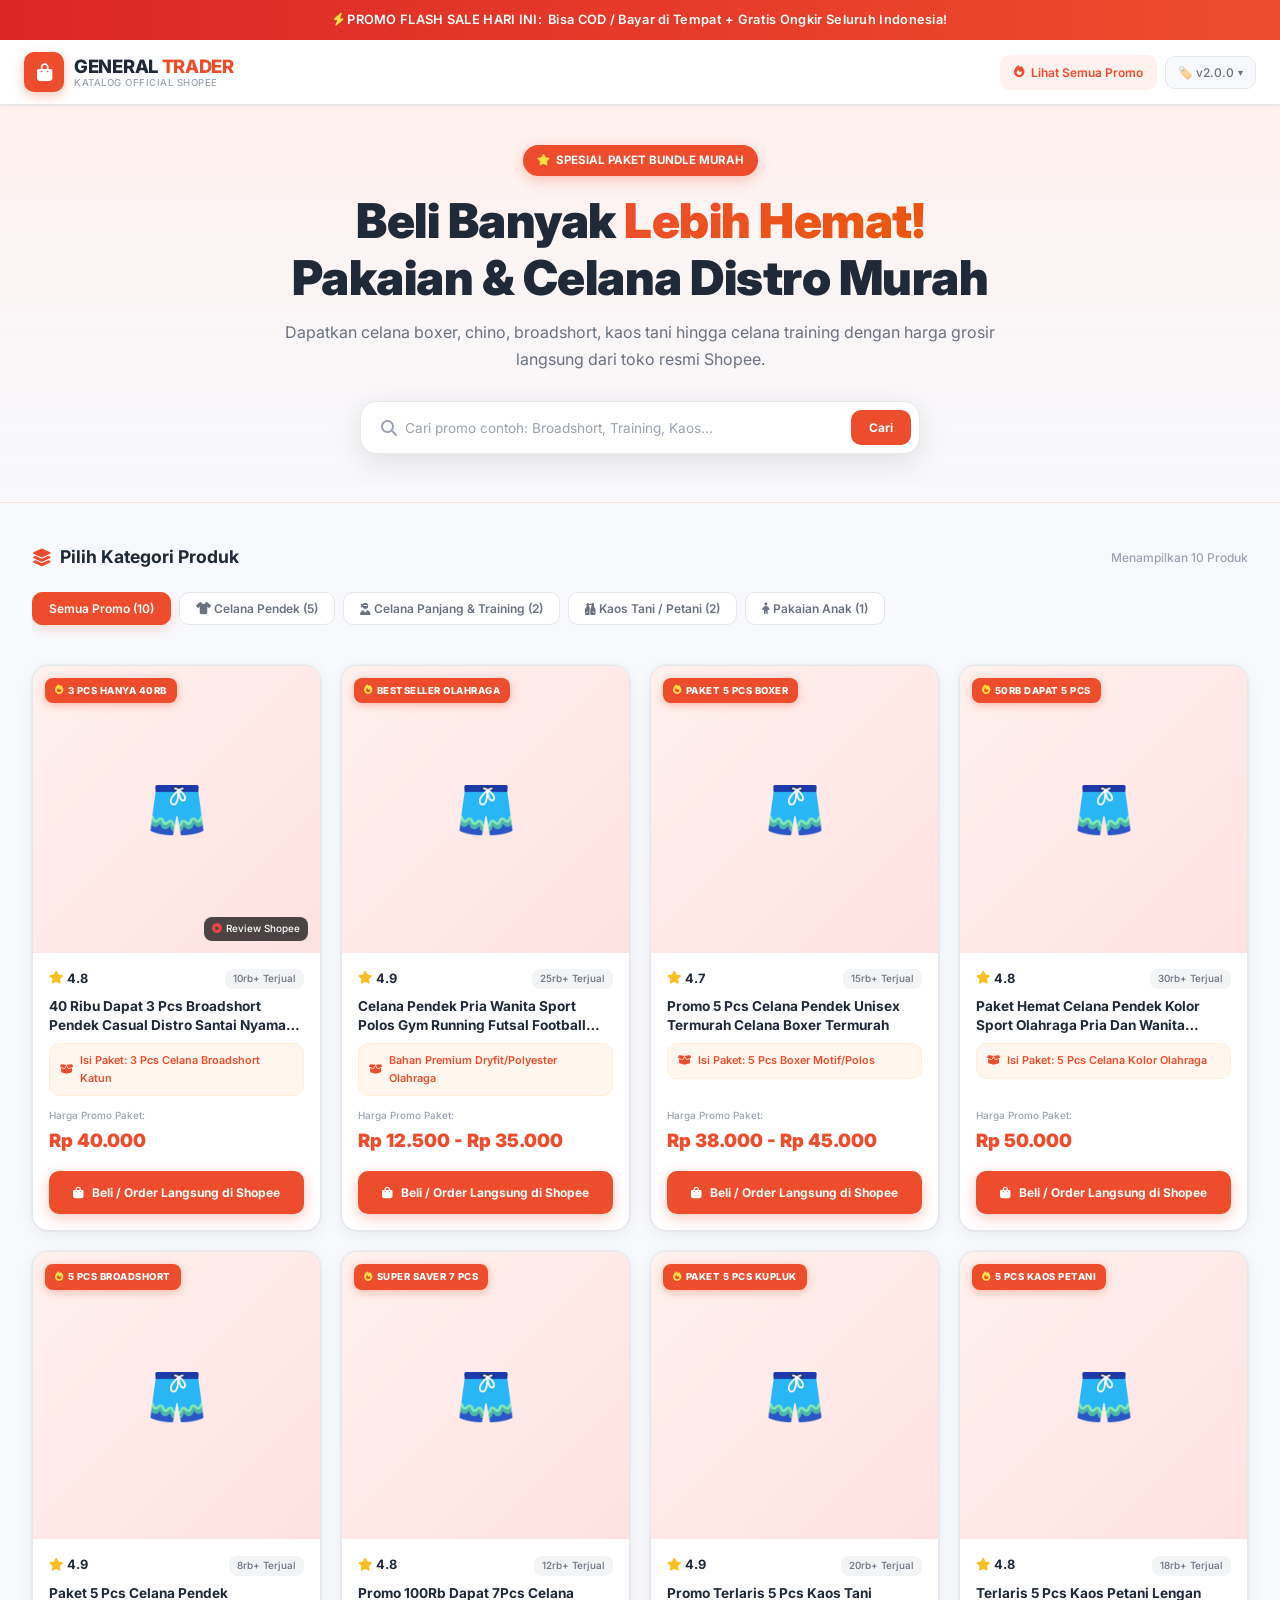
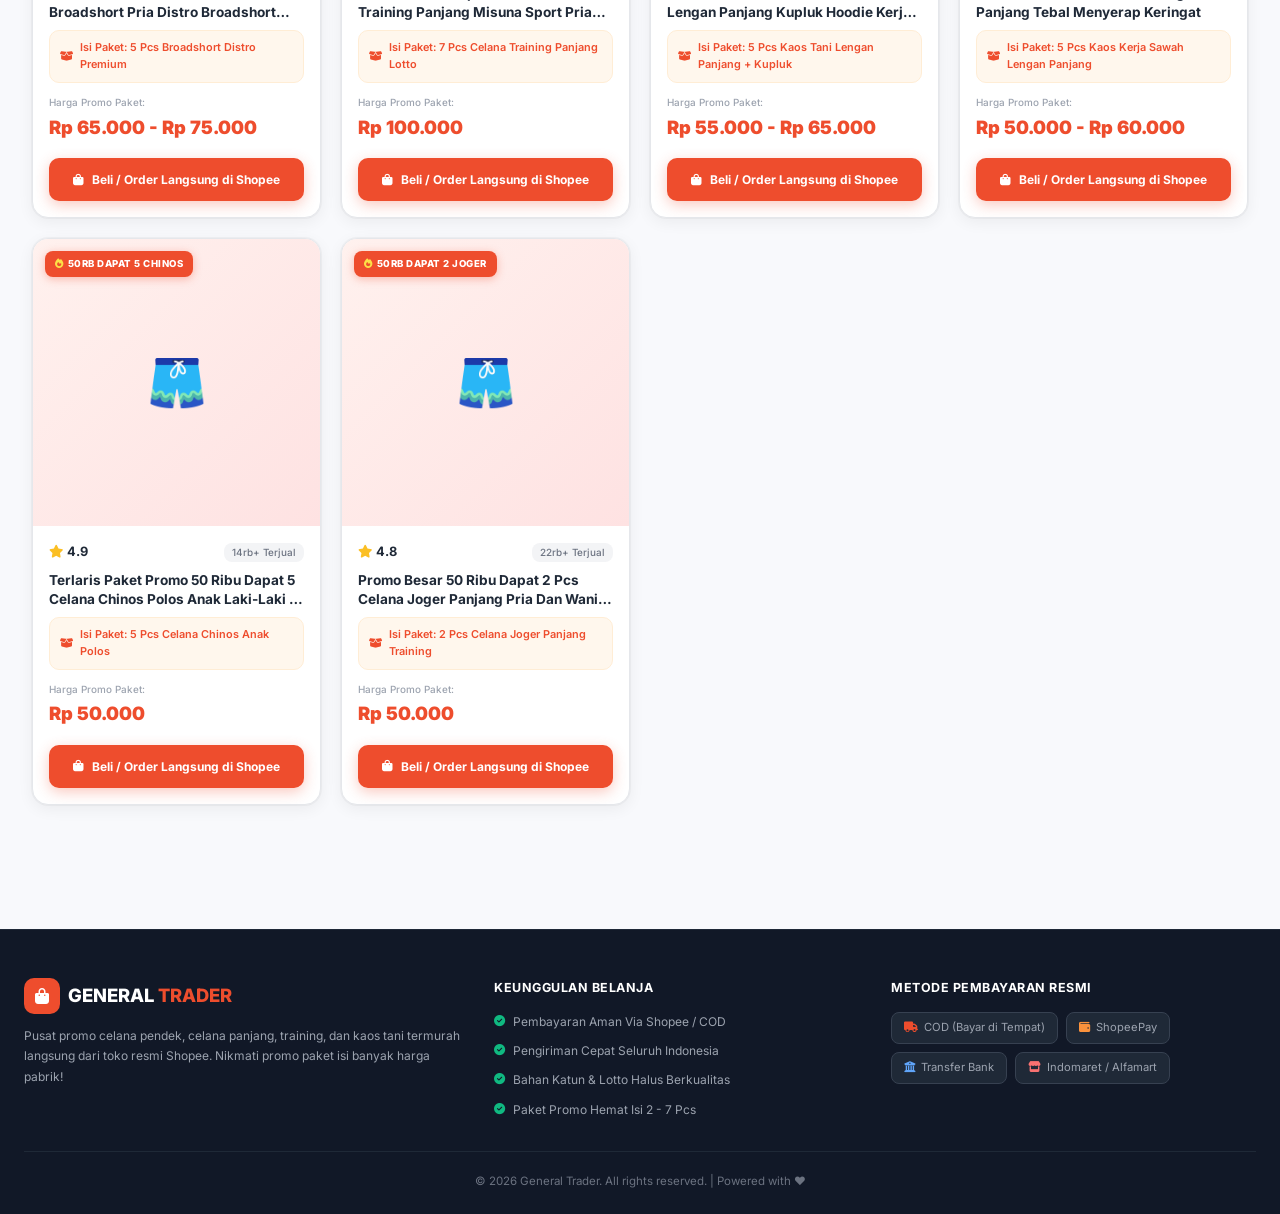
==== commit e26da927: "fix(admin): add floating launcher button, alt+a shortcut and resolve chrome tab search conflict" ====
--- a/index.html
+++ b/index.html
@@ -417,13 +417,22 @@
                    || protocol === 'file:';
 
       if (isLocal) {
+        // Tampilkan tombol launcher visual di mode lokal (agar tidak tergantung shortcut)
+        const launcher = document.createElement('button');
+        launcher.id = 'admin-launcher-btn';
+        launcher.className = 'admin-launcher-btn';
+        launcher.type = 'button';
+        launcher.innerHTML = '<i class="fa-solid fa-sliders"></i> <span>Kelola Produk (Admin)</span>';
+        launcher.title = 'Buka Panel Admin (Alt + A atau Ctrl + Shift + M)';
+        document.body.appendChild(launcher);
+
         const script = document.createElement('script');
         script.src = 'js/admin.js';
         document.body.appendChild(script);
       } else {
         // Sembunyikan elemen admin di production
         const adminEls = document.querySelectorAll(
-          '#admin-panel, #admin-overlay, #admin-form-overlay'
+          '#admin-panel, #admin-overlay, #admin-form-overlay, #admin-launcher-btn'
         );
         adminEls.forEach(el => el.remove());
       }
--- a/css/style.css
+++ b/css/style.css
@@ -1834,3 +1834,50 @@
     font-size: 0.85rem;
   }
 }
+
+/* ═══════════════════════════════════════════════
+   ADMIN LAUNCHER BUTTON (Hanya Muncul di Localhost)
+   ═══════════════════════════════════════════════ */
+.admin-launcher-btn {
+  position: fixed;
+  bottom: 24px;
+  left: 24px;
+  background: #111827;
+  color: #F9FAFB;
+  border: 1px solid rgba(255, 255, 255, 0.18);
+  padding: 11px 18px;
+  border-radius: 9999px;
+  font-size: 0.8rem;
+  font-weight: 600;
+  display: flex;
+  align-items: center;
+  gap: 8px;
+  box-shadow: 0 8px 24px rgba(0, 0, 0, 0.28);
+  z-index: 990;
+  cursor: pointer;
+  transition: all 0.25s cubic-bezier(0.4, 0, 0.2, 1);
+  backdrop-filter: blur(10px);
+}
+
+.admin-launcher-btn i {
+  color: var(--shopee);
+  font-size: 0.95rem;
+  transition: transform 0.3s ease;
+}
+
+.admin-launcher-btn:hover {
+  background: #1F2937;
+  border-color: var(--shopee);
+  transform: translateY(-2px);
+  box-shadow: 0 10px 28px rgba(238, 77, 45, 0.35);
+}
+
+.admin-launcher-btn:hover i {
+  transform: rotate(45deg);
+}
+
+/* Sembunyikan tombol saat panel admin sedang aktif terbuka */
+body.admin-active .admin-launcher-btn {
+  display: none !important;
+}
+
